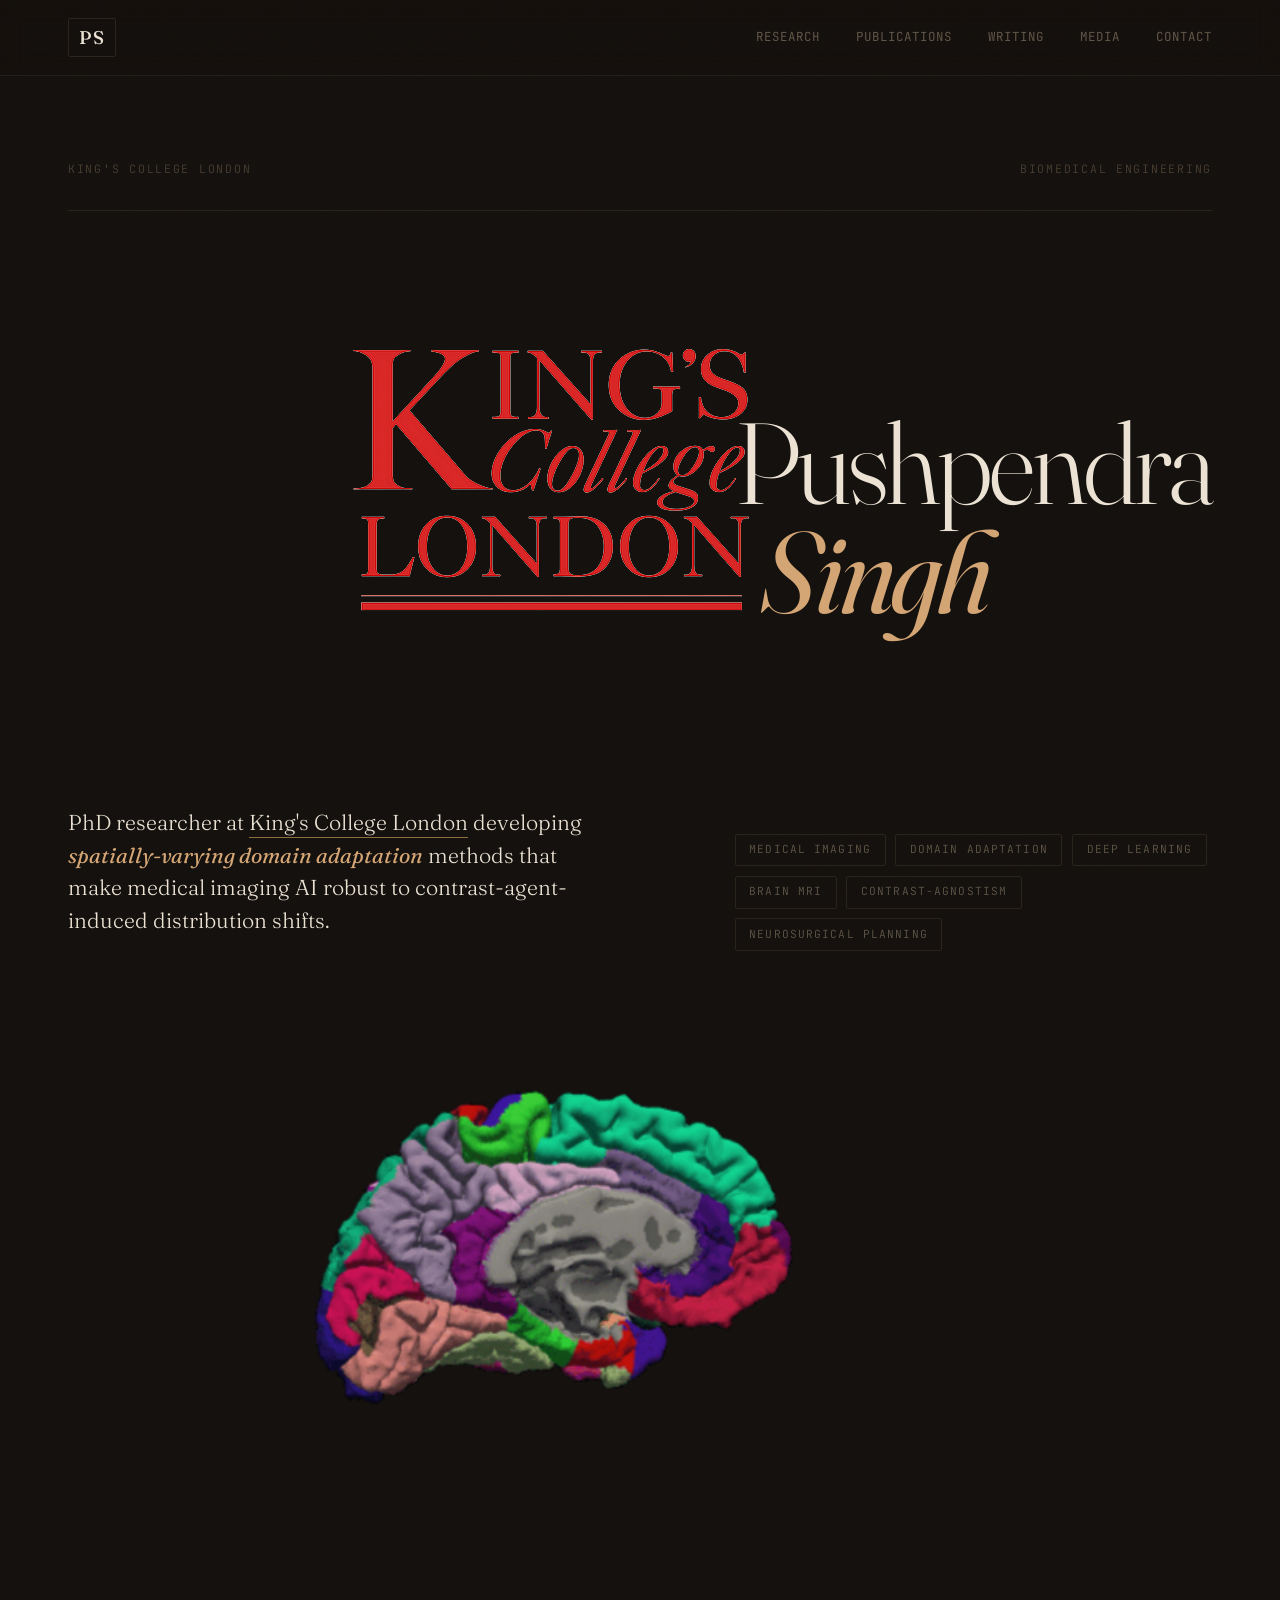
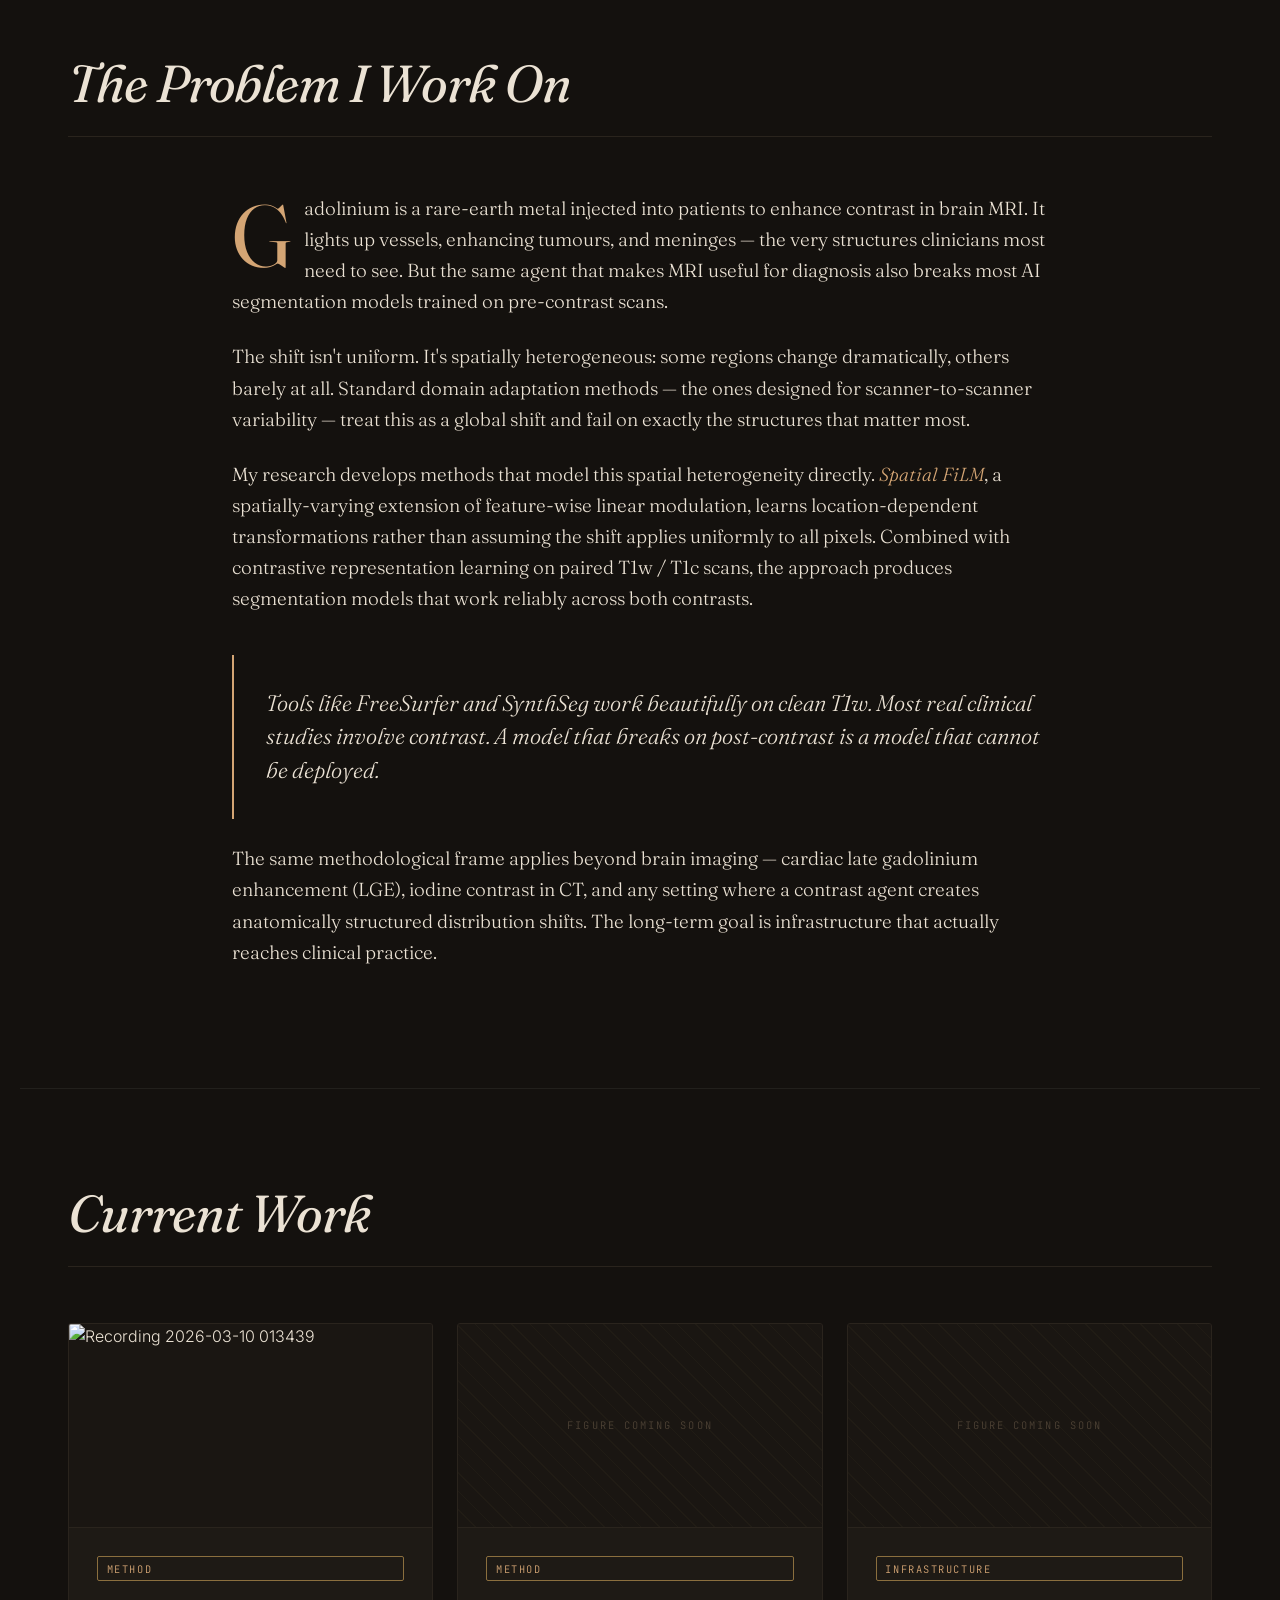
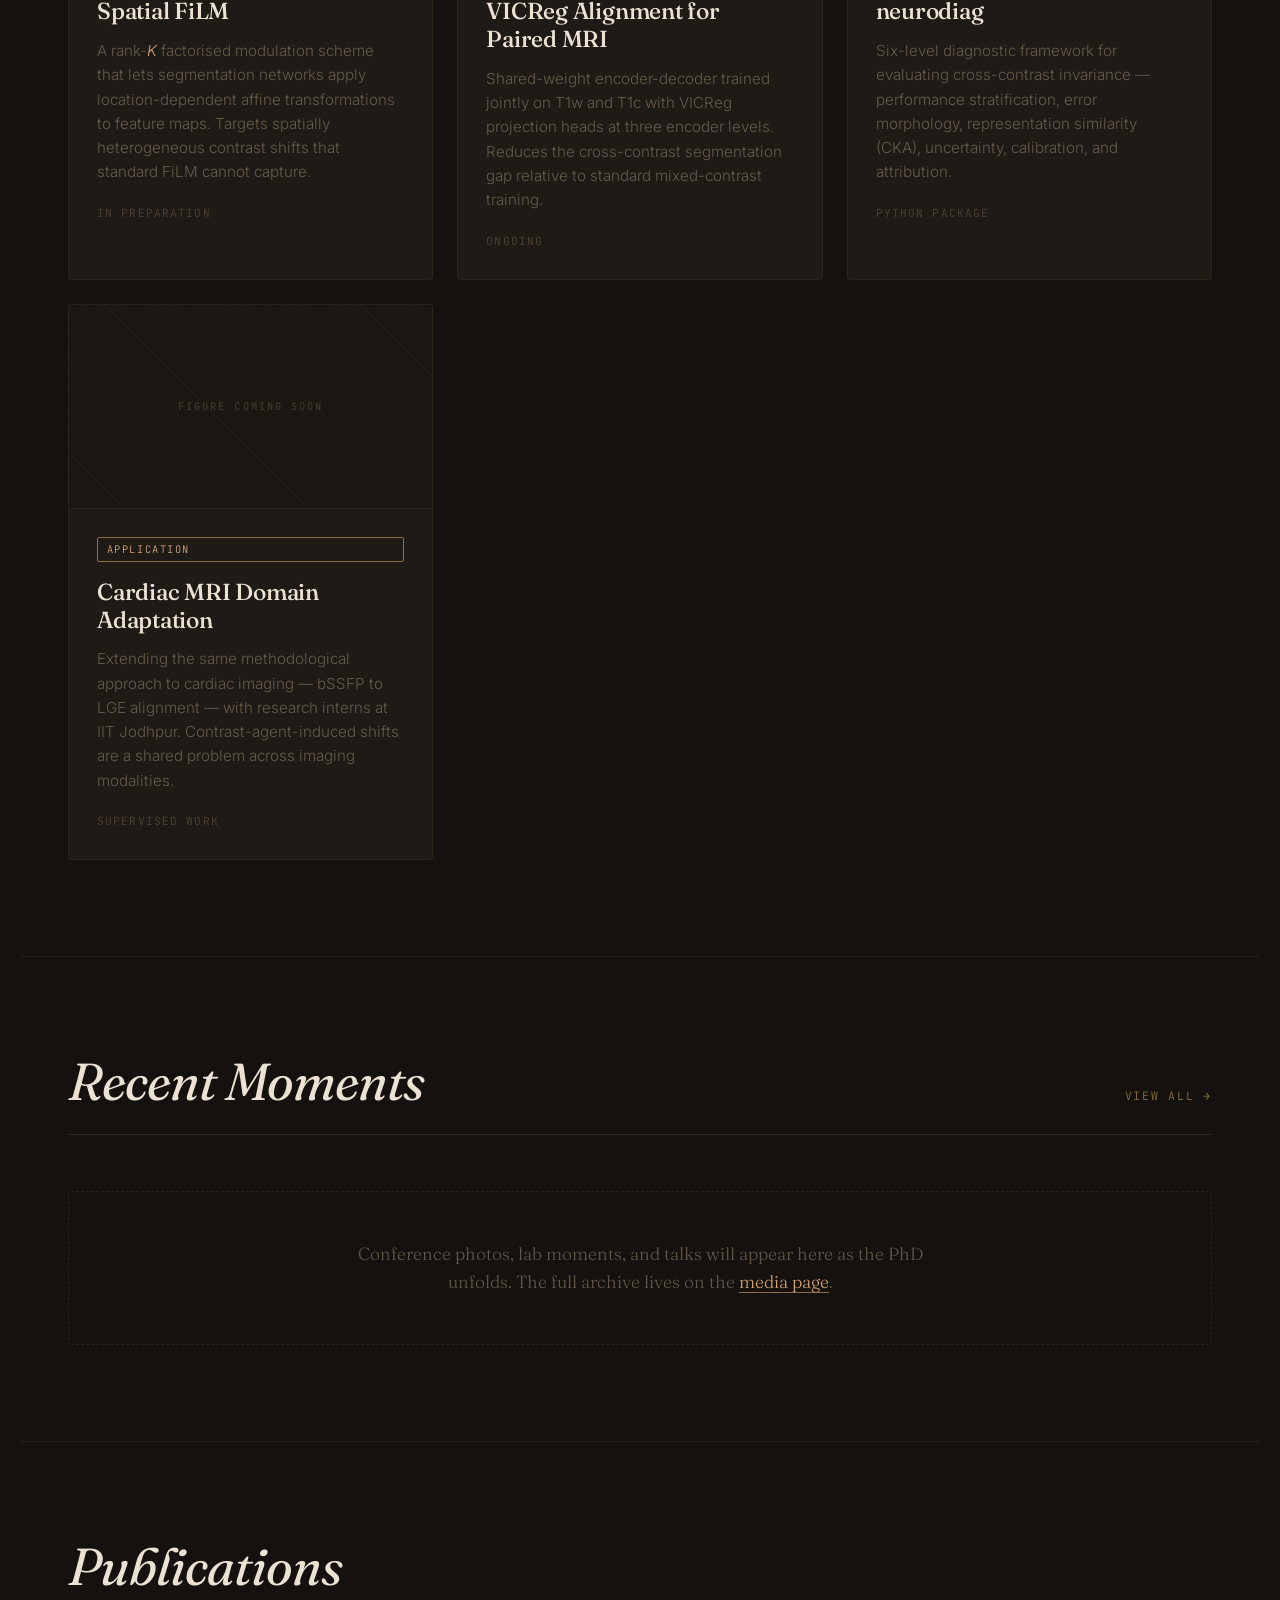
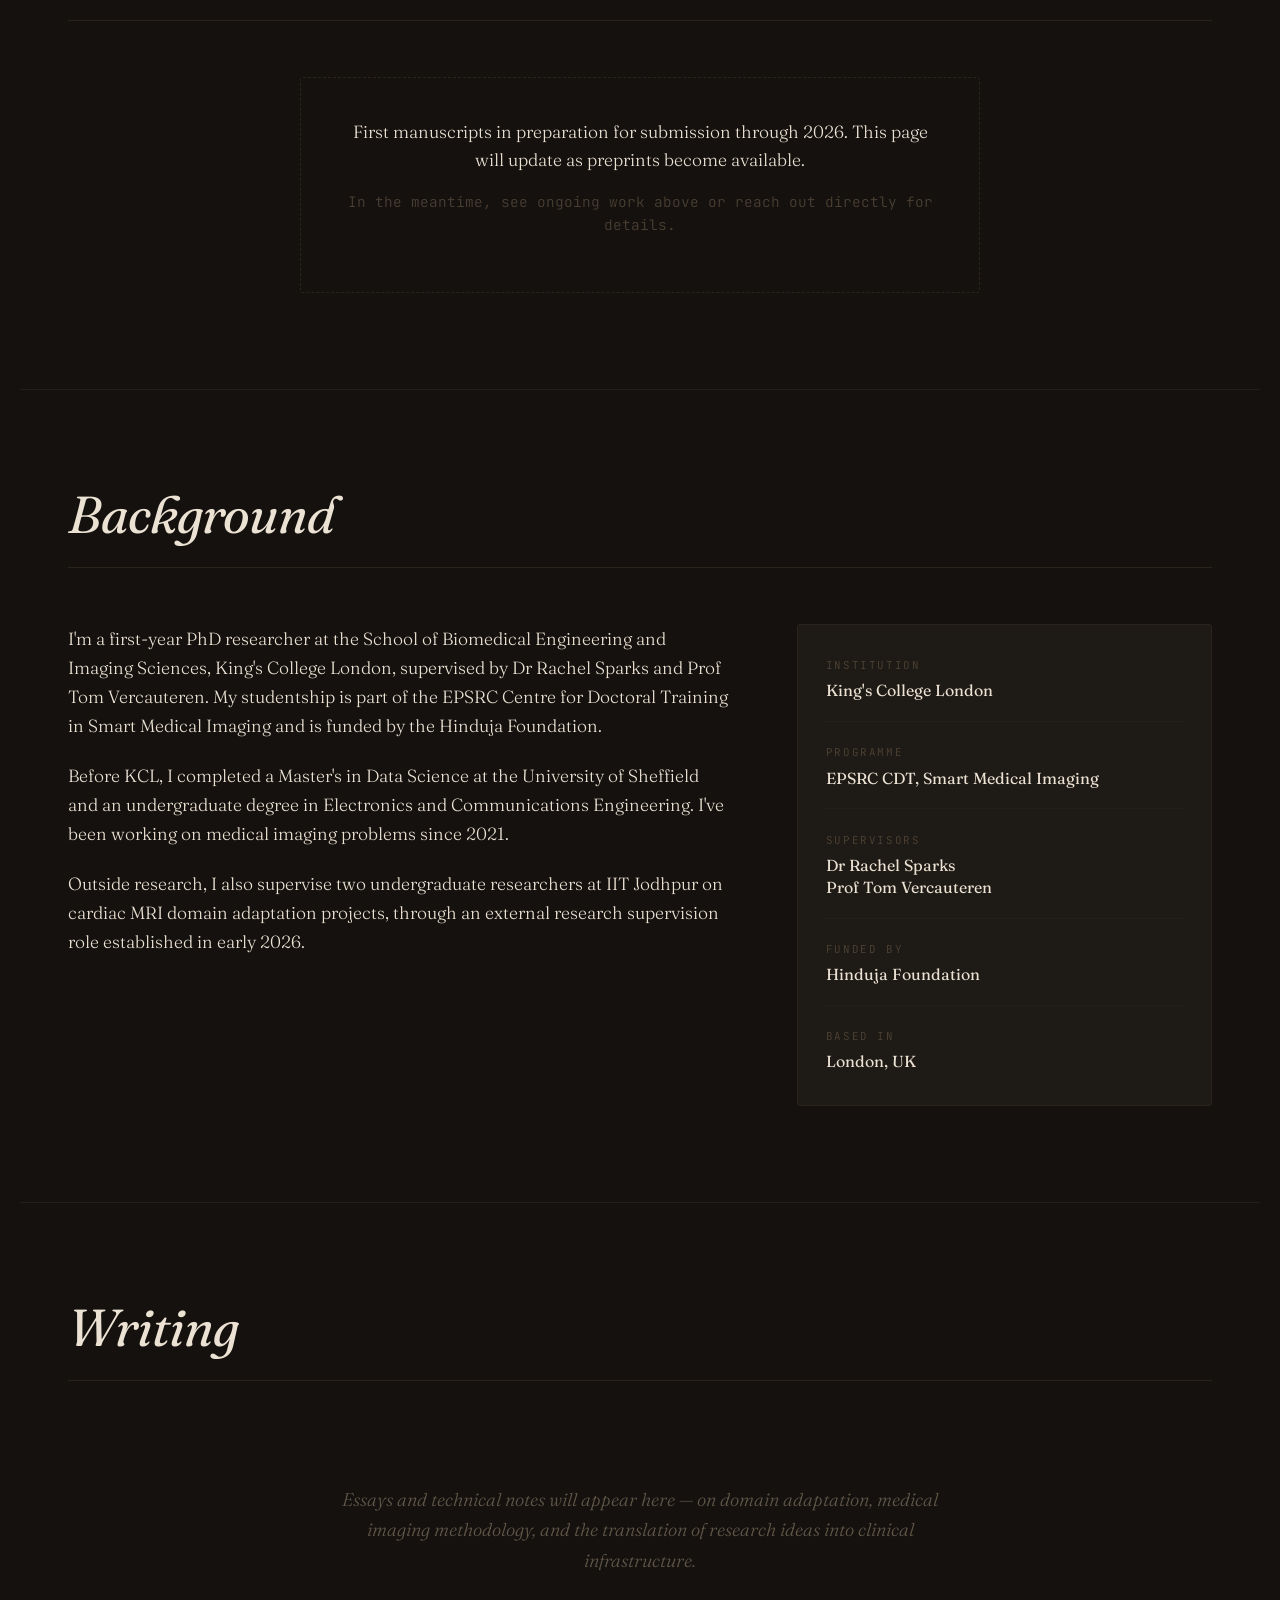
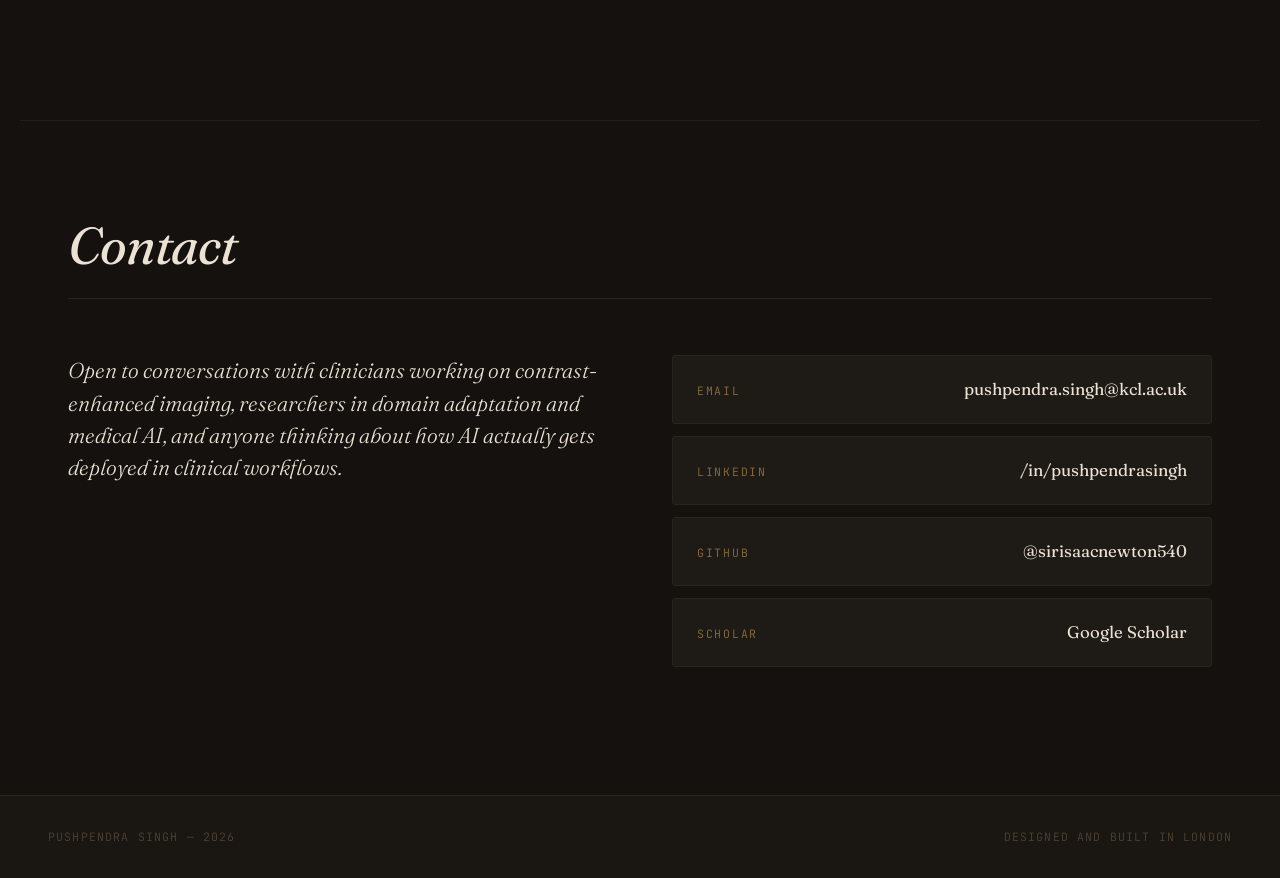
==== index.html @ e8d093d4 "Update index.html" ====
<!DOCTYPE html>
<html lang="en">
<head>
<meta charset="UTF-8">
<meta name="viewport" content="width=device-width, initial-scale=1.0">
<title>Pushpendra Singh — Medical AI Researcher</title>
<meta name="description" content="PhD researcher at King's College London developing spatially-varying domain adaptation methods for contrast-enhanced brain MRI.">
<meta property="og:title" content="Pushpendra Singh — Medical AI Researcher">
<meta property="og:description" content="PhD researcher at King's College London developing spatially-varying domain adaptation methods for contrast-enhanced brain MRI.">
<meta property="og:type" content="website">

<link rel="preconnect" href="https://fonts.googleapis.com">
<link rel="preconnect" href="https://fonts.gstatic.com" crossorigin>
<link href="https://fonts.googleapis.com/css2?family=Fraunces:ital,opsz,wght@0,9..144,300;0,9..144,400;0,9..144,500;0,9..144,600;1,9..144,400&family=JetBrains+Mono:wght@300;400;500&family=Inter:wght@300;400;500&display=swap" rel="stylesheet">

<link rel="stylesheet" href="styles.css">
</head>
<body>

<!-- Subtle grain overlay -->
<div class="grain" aria-hidden="true"></div>

<!-- Top navigation -->
<nav class="nav">
  <div class="nav-inner">
    <a href="#" class="nav-logo">PS</a>
    <div class="nav-links">
      <a href="#research">Research</a>
      <a href="#publications">Publications</a>
      <a href="#writing">Writing</a>
      <a href="media.html">Media</a>
      <a href="#contact">Contact</a>
    </div>
  </div>
</nav>

<!-- Hero -->
<header class="hero">
  <div class="hero-grid">

    <div class="hero-meta">
      <span class="meta-label">King's College London</span>
      <span class="meta-date">Biomedical Engineering</span>
    </div>
    
    <div class="hero-visual reveal" style="--d:.2s" aria-hidden="true">
      <img src="/mnt/user-data/outputs/website/images/projects/kcl.png"
         alt="Brain MRI parcellation visualisation"
         style="width: 600px; height: auto;">
    </div>

    <h1 class="hero-title">
      <span class="reveal" style="--d:0s">Pushpendra</span>
      <span class="reveal" style="--d:.08s">Singh</span>
    </h1>

    <p class="hero-sub reveal" style="--d:.3s">
      PhD researcher at <span class="hl">King's College London</span> developing
      <em>spatially-varying domain adaptation</em> methods that make medical imaging AI
      robust to contrast-agent-induced distribution shifts.
    </p>

    <div class="hero-tags reveal" style="--d:.5s">
      <span class="tag">Medical Imaging</span>
      <span class="tag">Domain Adaptation</span>
      <span class="tag">Deep Learning</span>
      <span class="tag">Brain MRI</span>
      <span class="tag">Contrast-Agnostism</span>
      <span class="tag">Neurosurgical Planning</span>
    </div>

    <!-- Hero visual -->
    <div class="hero-visual reveal" style="--d:.2s" aria-hidden="true">
      <img src="/mnt/user-data/outputs/website/images/projects/brain3.gif"
         alt="Brain MRI parcellation visualisation"
         style="width: 600px; height: auto;">
    </div>

  </div>
</header>

<!-- Research narrative -->
<section class="section" id="research">
  <div class="section-header">
    
    <h2 class="section-title">The Problem I Work On</h2>
  </div>

  <div class="narrative">
    <p class="drop-cap">
      <span class="initial">G</span>adolinium is a rare-earth metal injected into patients to enhance contrast in brain MRI. It lights up vessels, enhancing tumours, and meninges — the very structures clinicians most need to see. But the same agent that makes MRI useful for diagnosis also breaks most AI segmentation models trained on pre-contrast scans.
    </p>

    <p>
      The shift isn't uniform. It's spatially heterogeneous: some regions change dramatically, others barely at all. Standard domain adaptation methods — the ones designed for scanner-to-scanner variability — treat this as a global shift and fail on exactly the structures that matter most.
    </p>

    <p>
      My research develops methods that model this spatial heterogeneity directly. <em>Spatial FiLM</em>, a spatially-varying extension of feature-wise linear modulation, learns location-dependent transformations rather than assuming the shift applies uniformly to all pixels. Combined with contrastive representation learning on paired T1w / T1c scans, the approach produces segmentation models that work reliably across both contrasts.
    </p>

    <p class="pullquote">
      Tools like FreeSurfer and SynthSeg work beautifully on clean T1w. Most real clinical studies involve contrast. A model that breaks on post-contrast is a model that cannot be deployed.
    </p>

    <p>
      The same methodological frame applies beyond brain imaging — cardiac late gadolinium enhancement (LGE), iodine contrast in CT, and any setting where a contrast agent creates anatomically structured distribution shifts. The long-term goal is infrastructure that actually reaches clinical practice.
    </p>
  </div>
</section>

<!-- Current work grid -->
<section class="section" id="current">
  <div class="section-header">

    <h2 class="section-title">Current Work</h2>
  </div>

  <div class="work-grid">

    <!-- CARD 1: Spatial FiLM
         To add an image, replace the <div class="card-media"> below
         with: <div class="card-media"><img src="images/projects/spatial-film.jpg" alt="Spatial FiLM figure"></div>
    -->
    <article class="work-card">
      <div class="card-media">
        <img width="958" height="524" alt="Recording 2026-03-10 013439" src="https://github.com/user-attachments/assets/036c9b82-48c8-475d-bae6-1f52b969706a" />
      </div>
      <div class="card-body">
        <span class="card-tag">Method</span>
        <h3>Spatial FiLM</h3>
        <p>A rank-<em>K</em> factorised modulation scheme that lets segmentation networks apply location-dependent affine transformations to feature maps. Targets spatially heterogeneous contrast shifts that standard FiLM cannot capture.</p>
        <span class="card-status">In preparation</span>
      </div>
    </article>

    <!-- CARD 2: VICReg -->
    <article class="work-card">
      <div class="card-media-empty">
        <span class="empty-label">figure coming soon</span>
      </div>
      <div class="card-body">
        <span class="card-tag">Method</span>
        <h3>VICReg Alignment for Paired MRI</h3>
        <p>Shared-weight encoder-decoder trained jointly on T1w and T1c with VICReg projection heads at three encoder levels. Reduces the cross-contrast segmentation gap relative to standard mixed-contrast training.</p>
        <span class="card-status">Ongoing</span>
      </div>
    </article>

    <!-- CARD 3: neurodiag -->
    <article class="work-card">
      <div class="card-media-empty">
        <span class="empty-label">figure coming soon</span>
      </div>
      <div class="card-body">
        <span class="card-tag">Infrastructure</span>
        <h3>neurodiag</h3>
        <p>Six-level diagnostic framework for evaluating cross-contrast invariance — performance stratification, error morphology, representation similarity (CKA), uncertainty, calibration, and attribution.</p>
        <span class="card-status">Python package</span>
      </div>
    </article>

    <!-- CARD 4: Cardiac -->
    <article class="work-card">
      <div class="card-media-empty">
        <span class="empty-label">figure coming soon</span>
      </div>
      <div class="card-body">
        <span class="card-tag">Application</span>
        <h3>Cardiac MRI Domain Adaptation</h3>
        <p>Extending the same methodological approach to cardiac imaging — bSSFP to LGE alignment — with research interns at IIT Jodhpur. Contrast-agent-induced shifts are a shared problem across imaging modalities.</p>
        <span class="card-status">Supervised work</span>
      </div>
    </article>
  </div>
</section>

<!-- Featured media strip — pulled forward from the Media page -->
<section class="section" id="featured-media">
  <div class="section-header">

    <h2 class="section-title">Recent Moments</h2>
    <a href="media.html" class="section-link">View all →</a>
  </div>

  <div class="featured-strip">
    <!-- Drop up to 4 images here. Same format as the gallery on media.html.
         If you have none yet, leave the empty-state below. -->

    <div class="featured-empty">
      <p>Conference photos, lab moments, and talks will appear here as the PhD unfolds. The full archive lives on the <a href="media.html">media page</a>.</p>
    </div>

    <!-- EXAMPLE — uncomment and fill in when you have photos:
    <figure class="featured-item">
      <img src="images/media/example.jpg" alt="Short description">
      <figcaption>Caption — date</figcaption>
    </figure>
    -->
  </div>
</section>

<!-- Publications -->
<section class="section" id="publications">
  <div class="section-header">

    <h2 class="section-title">Publications</h2>
  </div>

  <div class="pub-list">
    <div class="pub-empty">
      <p>
        First manuscripts in preparation for submission through 2026. This page will update as preprints become available.
      </p>
      <p class="pub-meta">
        In the meantime, see ongoing work above or reach out directly for details.
      </p>
    </div>
  </div>
</section>

<!-- About / bio -->
<section class="section" id="about">
  <div class="section-header">

    <h2 class="section-title">Background</h2>
  </div>

  <div class="bio-grid">
    <div class="bio-text">
      <p>
        I'm a first-year PhD researcher at the School of Biomedical Engineering and Imaging Sciences, King's College London, supervised by Dr Rachel Sparks and Prof Tom Vercauteren. My studentship is part of the EPSRC Centre for Doctoral Training in Smart Medical Imaging and is funded by the Hinduja Foundation.
      </p>
      <p>
        Before KCL, I completed a Master's in Data Science at the University of Sheffield and an undergraduate degree in Electronics and Communications Engineering. I've been working on medical imaging problems since 2021.
      </p>
      <p>
        Outside research, I also supervise two undergraduate researchers at IIT Jodhpur on cardiac MRI domain adaptation projects, through an external research supervision role established in early 2026.
      </p>
    </div>

    <aside class="bio-side">
      <div class="side-block">
        <span class="side-label">Institution</span>
        <span class="side-value">King's College London</span>
      </div>
      <div class="side-block">
        <span class="side-label">Programme</span>
        <span class="side-value">EPSRC CDT, Smart Medical Imaging</span>
      </div>
      <div class="side-block">
        <span class="side-label">Supervisors</span>
        <span class="side-value">Dr Rachel Sparks<br>Prof Tom Vercauteren</span>
      </div>
      <div class="side-block">
        <span class="side-label">Funded by</span>
        <span class="side-value">Hinduja Foundation</span>
      </div>
      <div class="side-block">
        <span class="side-label">Based in</span>
        <span class="side-value">London, UK</span>
      </div>
    </aside>
  </div>
</section>

<!-- Writing placeholder -->
<section class="section" id="writing">
  <div class="section-header">

    <h2 class="section-title">Writing</h2>
  </div>

  <div class="writing-empty">
    <p>
      Essays and technical notes will appear here — on domain adaptation, medical imaging methodology, and the translation of research ideas into clinical infrastructure.
    </p>
  </div>
</section>

<!-- Contact -->
<section class="section contact-section" id="contact">
  <div class="section-header">

    <h2 class="section-title">Contact</h2>
  </div>

  <div class="contact-grid">
    <p class="contact-intro">
      Open to conversations with clinicians working on contrast-enhanced imaging, researchers in domain adaptation and medical AI, and anyone thinking about how AI actually gets deployed in clinical workflows.
    </p>

    <div class="contact-links">
      <a href="mailto:pushpendra.singh@kcl.ac.uk" class="contact-link">
        <span class="contact-label">Email</span>
        <span class="contact-value">pushpendra.singh@kcl.ac.uk</span>
      </a>
      <a href="https://linkedin.com/in/pushpendrasingh" class="contact-link" target="_blank" rel="noopener">
        <span class="contact-label">LinkedIn</span>
        <span class="contact-value">/in/pushpendrasingh</span>
      </a>
      <a href="https://github.com/sirisaacnewton540" class="contact-link" target="_blank" rel="noopener">
        <span class="contact-label">GitHub</span>
        <span class="contact-value">@sirisaacnewton540</span>
      </a>
      <a href="https://scholar.google.com/" class="contact-link" target="_blank" rel="noopener">
        <span class="contact-label">Scholar</span>
        <span class="contact-value">Google Scholar</span>
      </a>
    </div>
  </div>
</section>

<footer class="footer">
  <div class="footer-inner">
    <span>Pushpendra Singh — 2026</span>
    <span class="footer-meta">Designed and built in London</span>
  </div>
</footer>

<script src="script.js"></script>
</body>
</html>
---- styles.css ----
/* ==========================================================================
   Pushpendra Singh — Personal Website
   Refined editorial aesthetic. Dark mode primary.
   ========================================================================== */

:root {
  /* Palette — warm dark, parchment highlights, muted amber accents */
  --bg: #14110e;
  --bg-raised: #1a1612;
  --bg-card: #1e1a15;
  --ink: #ebe2d4;
  --ink-dim: #a8998084;
  --ink-muted: #78685288;
  --accent: #d4a574;
  --accent-dim: #8b6f3e;
  --rule: #2a241d;
  --rule-soft: #22201c;

  /* Typography */
  --font-display: 'Fraunces', Georgia, serif;
  --font-body: 'Inter', system-ui, sans-serif;
  --font-mono: 'JetBrains Mono', ui-monospace, monospace;

  /* Scale */
  --max-w: 1240px;
  --gutter: clamp(1.25rem, 4vw, 3rem);
}

* { box-sizing: border-box; margin: 0; padding: 0; }

html {
  scroll-behavior: smooth;
  -webkit-font-smoothing: antialiased;
  -moz-osx-font-smoothing: grayscale;
}

body {
  font-family: var(--font-body);
  background: var(--bg);
  color: var(--ink);
  line-height: 1.6;
  font-weight: 300;
  font-size: 16px;
  overflow-x: hidden;
  min-height: 100vh;
  position: relative;
}

/* Grain overlay for texture */
.grain {
  position: fixed;
  inset: 0;
  pointer-events: none;
  z-index: 100;
  opacity: 0.04;
  background-image: url("data:image/svg+xml;utf8,<svg xmlns='http://www.w3.org/2000/svg' width='200' height='200'><filter id='n'><feTurbulence baseFrequency='0.9' numOctaves='2' stitchTiles='stitch'/></filter><rect width='100%' height='100%' filter='url(%23n)'/></svg>");
  mix-blend-mode: overlay;
}

/* ==========================================================================
   Navigation
   ========================================================================== */

.nav {
  position: fixed;
  top: 0;
  left: 0;
  right: 0;
  z-index: 50;
  backdrop-filter: blur(12px);
  background: rgba(20, 17, 14, 0.7);
  border-bottom: 1px solid var(--rule-soft);
}

.nav-inner {
  max-width: var(--max-w);
  margin: 0 auto;
  padding: 1.1rem var(--gutter);
  display: flex;
  justify-content: space-between;
  align-items: center;
}

.nav-logo {
  font-family: var(--font-display);
  font-weight: 500;
  font-size: 1.15rem;
  letter-spacing: 0.02em;
  color: var(--ink);
  text-decoration: none;
  border: 1px solid var(--rule);
  padding: 0.25rem 0.65rem;
  border-radius: 2px;
  transition: all 0.3s ease;
}

.nav-logo:hover {
  border-color: var(--accent);
  color: var(--accent);
}

.nav-links {
  display: flex;
  gap: 2.25rem;
}

.nav-links a {
  color: var(--ink-dim);
  text-decoration: none;
  font-family: var(--font-mono);
  font-size: 0.78rem;
  font-weight: 400;
  letter-spacing: 0.08em;
  text-transform: uppercase;
  transition: color 0.25s ease;
  position: relative;
}

.nav-links a:hover { color: var(--accent); }

.nav-links a::after {
  content: '';
  position: absolute;
  bottom: -6px;
  left: 0;
  width: 0;
  height: 1px;
  background: var(--accent);
  transition: width 0.3s ease;
}

.nav-links a:hover::after { width: 100%; }

/* ==========================================================================
   Hero
   ========================================================================== */

.hero {
  max-width: var(--max-w);
  margin: 0 auto;
  padding: 10rem var(--gutter) 6rem;
  position: relative;
  min-height: 100vh;
  display: flex;
  align-items: center;
}

.hero-grid {
  display: grid;
  grid-template-columns: 1.3fr 1fr;
  gap: 4rem;
  align-items: center;
  width: 100%;
}

.hero-meta {
  grid-column: 1 / -1;
  display: flex;
  justify-content: space-between;
  font-family: var(--font-mono);
  font-size: 0.72rem;
  letter-spacing: 0.15em;
  text-transform: uppercase;
  color: var(--ink-muted);
  padding-bottom: 2rem;
  border-bottom: 1px solid var(--rule);
  margin-bottom: 3rem;
}

.hero-title {
  font-family: var(--font-display);
  font-weight: 300;
  font-size: clamp(3.5rem, 9vw, 7.5rem);
  line-height: 0.95;
  letter-spacing: -0.03em;
  font-variation-settings: "opsz" 144;
  margin-bottom: 2rem;
}

.hero-title span {
  display: block;
}

.hero-title span:nth-child(2) {
  font-style: italic;
  font-weight: 400;
  color: var(--accent);
  padding-left: 1.5rem;
}

.hero-sub {
  font-family: var(--font-display);
  font-size: 1.35rem;
  line-height: 1.5;
  font-weight: 300;
  color: var(--ink);
  max-width: 42ch;
  margin-bottom: 2.5rem;
}

.hero-sub em {
  color: var(--accent);
  font-style: italic;
  font-weight: 400;
}

.hl {
  border-bottom: 1px solid var(--accent-dim);
  padding-bottom: 1px;
}

.hero-tags {
  display: flex;
  flex-wrap: wrap;
  gap: 0.6rem;
}

.tag {
  font-family: var(--font-mono);
  font-size: 0.7rem;
  letter-spacing: 0.1em;
  text-transform: uppercase;
  color: var(--ink-dim);
  padding: 0.4rem 0.85rem;
  border: 1px solid var(--rule);
  border-radius: 2px;
  transition: all 0.3s ease;
}

.tag:hover {
  border-color: var(--accent-dim);
  color: var(--accent);
}

.hero-visual {
  position: relative;
  aspect-ratio: 1 / 1;
  max-width: 420px;
  margin-left: auto;
  animation: slowRotate 120s linear infinite;
}

.hero-visual svg {
  width: 100%;
  height: 100%;
  display: block;
}

@keyframes slowRotate {
  from { transform: rotate(0deg); }
  to   { transform: rotate(360deg); }
}

/* Reveal animations */
.reveal {
  opacity: 0;
  transform: translateY(20px);
  animation: reveal 1s cubic-bezier(0.16, 1, 0.3, 1) forwards;
  animation-delay: var(--d, 0s);
}

@keyframes reveal {
  to {
    opacity: 1;
    transform: translateY(0);
  }
}

/* ==========================================================================
   Sections
   ========================================================================== */

.section {
  max-width: var(--max-w);
  margin: 0 auto;
  padding: 6rem var(--gutter);
  position: relative;
}

.section + .section {
  border-top: 1px solid var(--rule-soft);
}

.section-header {
  display: flex;
  align-items: baseline;
  gap: 2rem;
  margin-bottom: 3.5rem;
  padding-bottom: 1.5rem;
  border-bottom: 1px solid var(--rule);
}

.section-num {
  font-family: var(--font-mono);
  font-size: 0.75rem;
  letter-spacing: 0.15em;
  color: var(--accent-dim);
  text-transform: uppercase;
  white-space: nowrap;
}

.section-title {
  font-family: var(--font-display);
  font-weight: 400;
  font-size: clamp(2rem, 4.5vw, 3.25rem);
  letter-spacing: -0.02em;
  line-height: 1.1;
  font-style: italic;
  font-variation-settings: "opsz" 48;
}

/* ==========================================================================
   Narrative / prose section
   ========================================================================== */

.narrative {
  max-width: 68ch;
  margin: 0 auto;
  font-family: var(--font-display);
  font-size: 1.18rem;
  line-height: 1.65;
  font-weight: 300;
  font-variation-settings: "opsz" 14;
}

.narrative p {
  margin-bottom: 1.5rem;
}

.narrative em {
  color: var(--accent);
  font-style: italic;
}

.drop-cap {
  position: relative;
}

.drop-cap .initial {
  float: left;
  font-family: var(--font-display);
  font-weight: 400;
  font-size: 5.5rem;
  line-height: 0.85;
  padding: 0.35rem 0.75rem 0 0;
  color: var(--accent);
  font-variation-settings: "opsz" 144;
}

.pullquote {
  font-size: 1.4rem;
  font-style: italic;
  line-height: 1.5;
  padding: 2rem 0 2rem 2rem;
  margin: 2.5rem 0;
  border-left: 2px solid var(--accent);
  color: var(--ink);
  font-variation-settings: "opsz" 36;
}

/* ==========================================================================
   Work cards grid
   ========================================================================== */

.work-grid {
  display: grid;
  grid-template-columns: repeat(auto-fit, minmax(300px, 1fr));
  gap: 1.5rem;
}

.work-card {
  background: var(--bg-card);
  border: 1px solid var(--rule);
  border-radius: 3px;
  transition: all 0.4s ease;
  position: relative;
  overflow: hidden;
  display: flex;
  flex-direction: column;
}

.work-card::before {
  content: '';
  position: absolute;
  top: 0;
  left: 0;
  width: 100%;
  height: 1px;
  background: linear-gradient(90deg, transparent, var(--accent), transparent);
  transform: translateX(-100%);
  transition: transform 0.6s ease;
  z-index: 2;
}

.work-card:hover {
  border-color: var(--accent-dim);
  transform: translateY(-3px);
}

.work-card:hover::before {
  transform: translateX(100%);
}

.card-media,
.card-media-empty {
  width: 100%;
  aspect-ratio: 16 / 9;
  overflow: hidden;
  border-bottom: 1px solid var(--rule);
  background: var(--bg-raised);
  display: flex;
  align-items: center;
  justify-content: center;
}

.card-media img {
  width: 100%;
  height: 100%;
  object-fit: cover;
  display: block;
  transition: transform 0.8s cubic-bezier(0.16, 1, 0.3, 1);
}

.work-card:hover .card-media img {
  transform: scale(1.04);
}

.card-media-empty {
  background:
    repeating-linear-gradient(
      45deg,
      transparent,
      transparent 12px,
      rgba(139, 111, 62, 0.06) 12px,
      rgba(139, 111, 62, 0.06) 13px
    ),
    var(--bg-raised);
}

.empty-label {
  font-family: var(--font-mono);
  font-size: 0.65rem;
  letter-spacing: 0.2em;
  text-transform: uppercase;
  color: var(--ink-muted);
}

.card-body {
  padding: 1.75rem;
  display: flex;
  flex-direction: column;
  flex: 1;
}

.card-tag {
  display: inline-block;
  font-family: var(--font-mono);
  font-size: 0.65rem;
  letter-spacing: 0.15em;
  text-transform: uppercase;
  color: var(--accent);
  margin-bottom: 1rem;
  padding: 0.2rem 0.55rem;
  border: 1px solid var(--accent-dim);
  border-radius: 2px;
}

.work-card h3 {
  font-family: var(--font-display);
  font-weight: 500;
  font-size: 1.45rem;
  letter-spacing: -0.01em;
  line-height: 1.2;
  margin-bottom: 0.85rem;
  color: var(--ink);
  font-variation-settings: "opsz" 36;
}

.work-card p {
  font-size: 0.95rem;
  line-height: 1.6;
  color: var(--ink-dim);
  margin-bottom: 1.25rem;
}

.work-card em {
  color: var(--accent);
  font-style: italic;
}

.card-status {
  font-family: var(--font-mono);
  font-size: 0.7rem;
  letter-spacing: 0.1em;
  text-transform: uppercase;
  color: var(--ink-muted);
}

/* ==========================================================================
   Publications
   ========================================================================== */

.pub-list {
  max-width: 68ch;
  margin: 0 auto;
}

.pub-empty {
  padding: 2.5rem;
  border: 1px dashed var(--rule);
  border-radius: 3px;
  text-align: center;
}

.pub-empty p {
  font-family: var(--font-display);
  font-size: 1.1rem;
  line-height: 1.6;
  font-weight: 300;
  color: var(--ink);
  margin-bottom: 1rem;
}

.pub-meta {
  font-size: 0.9rem !important;
  color: var(--ink-muted) !important;
  font-family: var(--font-mono) !important;
}

/* ==========================================================================
   Bio / background grid
   ========================================================================== */

.bio-grid {
  display: grid;
  grid-template-columns: 1.6fr 1fr;
  gap: 4rem;
  align-items: start;
}

.bio-text {
  font-family: var(--font-display);
  font-size: 1.1rem;
  line-height: 1.65;
  font-weight: 300;
}

.bio-text p {
  margin-bottom: 1.3rem;
}

.bio-side {
  background: var(--bg-card);
  border: 1px solid var(--rule);
  padding: 2rem 1.75rem;
  border-radius: 3px;
  display: flex;
  flex-direction: column;
  gap: 1.4rem;
}

.side-block {
  display: flex;
  flex-direction: column;
  gap: 0.3rem;
  padding-bottom: 1.2rem;
  border-bottom: 1px solid var(--rule-soft);
}

.side-block:last-child { border: none; padding-bottom: 0; }

.side-label {
  font-family: var(--font-mono);
  font-size: 0.68rem;
  letter-spacing: 0.15em;
  text-transform: uppercase;
  color: var(--ink-muted);
}

.side-value {
  font-family: var(--font-display);
  font-size: 1rem;
  font-weight: 400;
  color: var(--ink);
  line-height: 1.4;
}

/* ==========================================================================
   Writing
   ========================================================================== */

.writing-empty {
  max-width: 62ch;
  margin: 0 auto;
  text-align: center;
  padding: 3rem 0;
}

.writing-empty p {
  font-family: var(--font-display);
  font-size: 1.15rem;
  font-weight: 300;
  line-height: 1.65;
  color: var(--ink-dim);
  font-style: italic;
}

/* ==========================================================================
   Contact
   ========================================================================== */

.contact-section {
  padding-bottom: 8rem;
}

.contact-grid {
  display: grid;
  grid-template-columns: 1fr 1fr;
  gap: 4rem;
  align-items: start;
}

.contact-intro {
  font-family: var(--font-display);
  font-size: 1.35rem;
  line-height: 1.5;
  font-weight: 300;
  color: var(--ink);
  font-style: italic;
  font-variation-settings: "opsz" 36;
}

.contact-links {
  display: flex;
  flex-direction: column;
  gap: 0.75rem;
}

.contact-link {
  display: flex;
  justify-content: space-between;
  align-items: baseline;
  padding: 1.25rem 1.5rem;
  border: 1px solid var(--rule);
  border-radius: 3px;
  text-decoration: none;
  color: var(--ink);
  transition: all 0.3s ease;
  background: var(--bg-card);
}

.contact-link:hover {
  border-color: var(--accent);
  background: var(--bg-raised);
  transform: translateX(4px);
}

.contact-label {
  font-family: var(--font-mono);
  font-size: 0.72rem;
  letter-spacing: 0.15em;
  text-transform: uppercase;
  color: var(--accent-dim);
}

.contact-value {
  font-family: var(--font-display);
  font-size: 1.05rem;
  font-weight: 400;
  color: var(--ink);
}

.contact-link:hover .contact-value { color: var(--accent); }

/* ==========================================================================
   Footer
   ========================================================================== */

.footer {
  border-top: 1px solid var(--rule);
  padding: 2rem var(--gutter);
  background: var(--bg-raised);
}

.footer-inner {
  max-width: var(--max-w);
  margin: 0 auto;
  display: flex;
  justify-content: space-between;
  align-items: center;
  font-family: var(--font-mono);
  font-size: 0.72rem;
  letter-spacing: 0.1em;
  text-transform: uppercase;
  color: var(--ink-muted);
}

/* ==========================================================================
   Responsive
   ========================================================================== */

@media (max-width: 880px) {
  .nav-links { gap: 1.25rem; }
  .nav-links a { font-size: 0.68rem; }

  .hero { padding: 8rem var(--gutter) 4rem; min-height: auto; }
  .hero-grid { grid-template-columns: 1fr; gap: 3rem; }
  .hero-visual { max-width: 280px; margin: 0 auto; }
  .hero-title span:nth-child(2) { padding-left: 0.75rem; }

  .section { padding: 4rem var(--gutter); }
  .section-header {
    flex-direction: column;
    gap: 0.5rem;
    align-items: flex-start;
  }

  .bio-grid,
  .contact-grid {
    grid-template-columns: 1fr;
    gap: 2.5rem;
  }

  .pullquote { padding-left: 1.25rem; font-size: 1.2rem; }

  .drop-cap .initial { font-size: 4.2rem; }
}

@media (max-width: 520px) {
  .nav-links { display: none; }
  .nav-inner { justify-content: flex-start; }

  .hero-meta {
    flex-direction: column;
    gap: 0.3rem;
  }

  .contact-link {
    flex-direction: column;
    align-items: flex-start;
    gap: 0.5rem;
  }
}

/* Selection */
::selection {
  background: var(--accent);
  color: var(--bg);
}

/* Focus */
a:focus-visible,
button:focus-visible {
  outline: 2px solid var(--accent);
  outline-offset: 3px;
  border-radius: 2px;
}

/* ==========================================================================
   Section header with right-side link (for "View all →")
   ========================================================================== */

.section-header {
  flex-wrap: wrap;
}

.section-link {
  margin-left: auto;
  font-family: var(--font-mono);
  font-size: 0.72rem;
  letter-spacing: 0.15em;
  text-transform: uppercase;
  color: var(--accent-dim);
  text-decoration: none;
  transition: color 0.3s ease;
}

.section-link:hover { color: var(--accent); }

/* ==========================================================================
   Featured media strip (landing page preview of media gallery)
   ========================================================================== */

.featured-strip {
  display: grid;
  grid-template-columns: repeat(auto-fit, minmax(240px, 1fr));
  gap: 1rem;
}

.featured-item {
  position: relative;
  aspect-ratio: 4 / 5;
  overflow: hidden;
  border-radius: 3px;
  border: 1px solid var(--rule);
  background: var(--bg-card);
  margin: 0;
}

.featured-item img {
  width: 100%;
  height: 100%;
  object-fit: cover;
  display: block;
  transition: transform 0.8s cubic-bezier(0.16, 1, 0.3, 1);
}

.featured-item:hover img { transform: scale(1.05); }

.featured-item figcaption {
  position: absolute;
  bottom: 0;
  left: 0;
  right: 0;
  padding: 2.5rem 1rem 1rem;
  background: linear-gradient(to top, rgba(20, 17, 14, 0.95) 0%, rgba(20, 17, 14, 0) 100%);
  font-family: var(--font-mono);
  font-size: 0.72rem;
  letter-spacing: 0.08em;
  color: var(--ink);
  line-height: 1.4;
}

.featured-empty {
  grid-column: 1 / -1;
  padding: 3rem 2rem;
  border: 1px dashed var(--rule);
  border-radius: 3px;
  text-align: center;
}

.featured-empty p {
  font-family: var(--font-display);
  font-size: 1.1rem;
  font-weight: 300;
  line-height: 1.6;
  color: var(--ink-dim);
  max-width: 55ch;
  margin: 0 auto;
}

.featured-empty a {
  color: var(--accent);
  text-decoration: none;
  border-bottom: 1px solid var(--accent-dim);
}

/* ==========================================================================
   Media page — full gallery + videos
   ========================================================================== */

.page-header {
  max-width: var(--max-w);
  margin: 0 auto;
  padding: 9rem var(--gutter) 3rem;
  border-bottom: 1px solid var(--rule);
}

.page-eyebrow {
  font-family: var(--font-mono);
  font-size: 0.72rem;
  letter-spacing: 0.2em;
  text-transform: uppercase;
  color: var(--accent-dim);
  margin-bottom: 1rem;
  display: block;
}

.page-title {
  font-family: var(--font-display);
  font-weight: 300;
  font-size: clamp(2.75rem, 7vw, 5rem);
  line-height: 0.95;
  letter-spacing: -0.03em;
  font-variation-settings: "opsz" 144;
  margin-bottom: 1.5rem;
}

.page-title em {
  font-style: italic;
  font-weight: 400;
  color: var(--accent);
}

.page-intro {
  font-family: var(--font-display);
  font-size: 1.2rem;
  line-height: 1.6;
  color: var(--ink-dim);
  max-width: 58ch;
  font-weight: 300;
}

/* Category filter (optional, can be removed if unused) */
.media-filter {
  max-width: var(--max-w);
  margin: 0 auto;
  padding: 2rem var(--gutter) 0;
  display: flex;
  flex-wrap: wrap;
  gap: 0.5rem;
}

.filter-btn {
  background: transparent;
  border: 1px solid var(--rule);
  color: var(--ink-dim);
  padding: 0.45rem 1rem;
  border-radius: 2px;
  font-family: var(--font-mono);
  font-size: 0.72rem;
  letter-spacing: 0.1em;
  text-transform: uppercase;
  cursor: pointer;
  transition: all 0.3s ease;
}

.filter-btn:hover {
  border-color: var(--accent-dim);
  color: var(--accent);
}

.filter-btn.active {
  background: var(--accent);
  color: var(--bg);
  border-color: var(--accent);
}

/* Masonry-style gallery grid */
.gallery {
  max-width: var(--max-w);
  margin: 0 auto;
  padding: 3rem var(--gutter) 4rem;
  column-count: 3;
  column-gap: 1rem;
}

.gallery-item {
  break-inside: avoid;
  margin: 0 0 1rem 0;
  position: relative;
  border-radius: 3px;
  overflow: hidden;
  border: 1px solid var(--rule);
  background: var(--bg-card);
  transition: all 0.4s ease;
}

.gallery-item:hover {
  border-color: var(--accent-dim);
}

.gallery-item img {
  width: 100%;
  height: auto;
  display: block;
  transition: transform 0.8s cubic-bezier(0.16, 1, 0.3, 1);
}

.gallery-item:hover img { transform: scale(1.03); }

.gallery-item figcaption {
  padding: 0.9rem 1rem 1rem;
  font-family: var(--font-mono);
  font-size: 0.72rem;
  color: var(--ink-dim);
  line-height: 1.5;
  letter-spacing: 0.03em;
  border-top: 1px solid var(--rule-soft);
}

.gallery-item figcaption strong {
  display: block;
  font-family: var(--font-display);
  font-weight: 500;
  font-size: 0.95rem;
  letter-spacing: 0;
  color: var(--ink);
  margin-bottom: 0.2rem;
  text-transform: none;
}

.gallery-empty {
  column-span: all;
  padding: 4rem 2rem;
  border: 1px dashed var(--rule);
  border-radius: 3px;
  text-align: center;
}

.gallery-empty p {
  font-family: var(--font-display);
  font-size: 1.15rem;
  font-weight: 300;
  line-height: 1.6;
  color: var(--ink-dim);
  max-width: 55ch;
  margin: 0 auto;
  font-style: italic;
}

/* Video section */
.video-section {
  max-width: var(--max-w);
  margin: 0 auto;
  padding: 3rem var(--gutter) 6rem;
  border-top: 1px solid var(--rule);
}

.video-grid {
  display: grid;
  grid-template-columns: repeat(auto-fit, minmax(320px, 1fr));
  gap: 2rem;
}

.video-item {
  display: flex;
  flex-direction: column;
  gap: 1rem;
}

.video-embed {
  position: relative;
  aspect-ratio: 16 / 9;
  border: 1px solid var(--rule);
  border-radius: 3px;
  overflow: hidden;
  background: var(--bg-card);
}

.video-embed iframe,
.video-embed video {
  position: absolute;
  inset: 0;
  width: 100%;
  height: 100%;
  border: none;
}

.video-meta {
  display: flex;
  flex-direction: column;
  gap: 0.3rem;
}

.video-title {
  font-family: var(--font-display);
  font-weight: 500;
  font-size: 1.1rem;
  color: var(--ink);
  line-height: 1.3;
}

.video-caption {
  font-family: var(--font-mono);
  font-size: 0.72rem;
  color: var(--ink-muted);
  letter-spacing: 0.08em;
}

/* Masonry responsive breaks */
@media (max-width: 900px) {
  .gallery { column-count: 2; }
}

@media (max-width: 560px) {
  .gallery { column-count: 1; }
  .page-header { padding: 7rem var(--gutter) 2.5rem; }
}
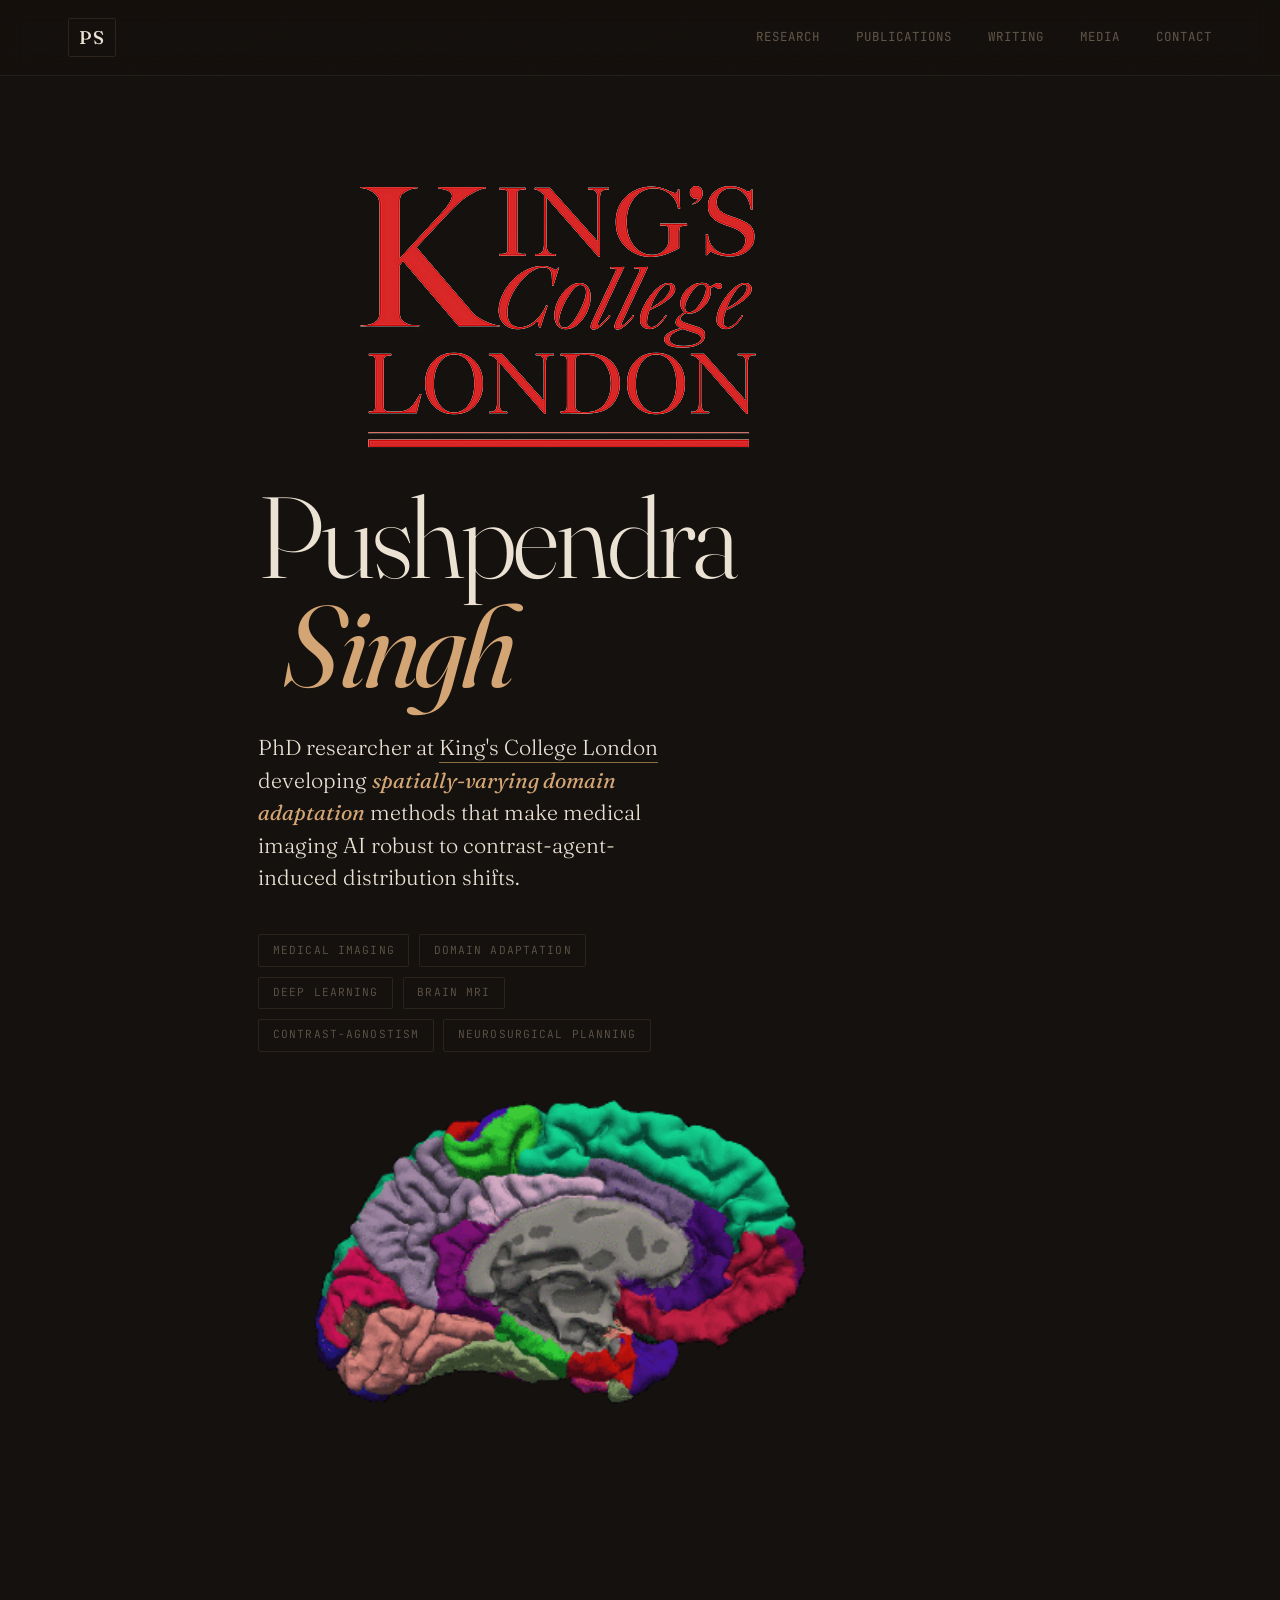
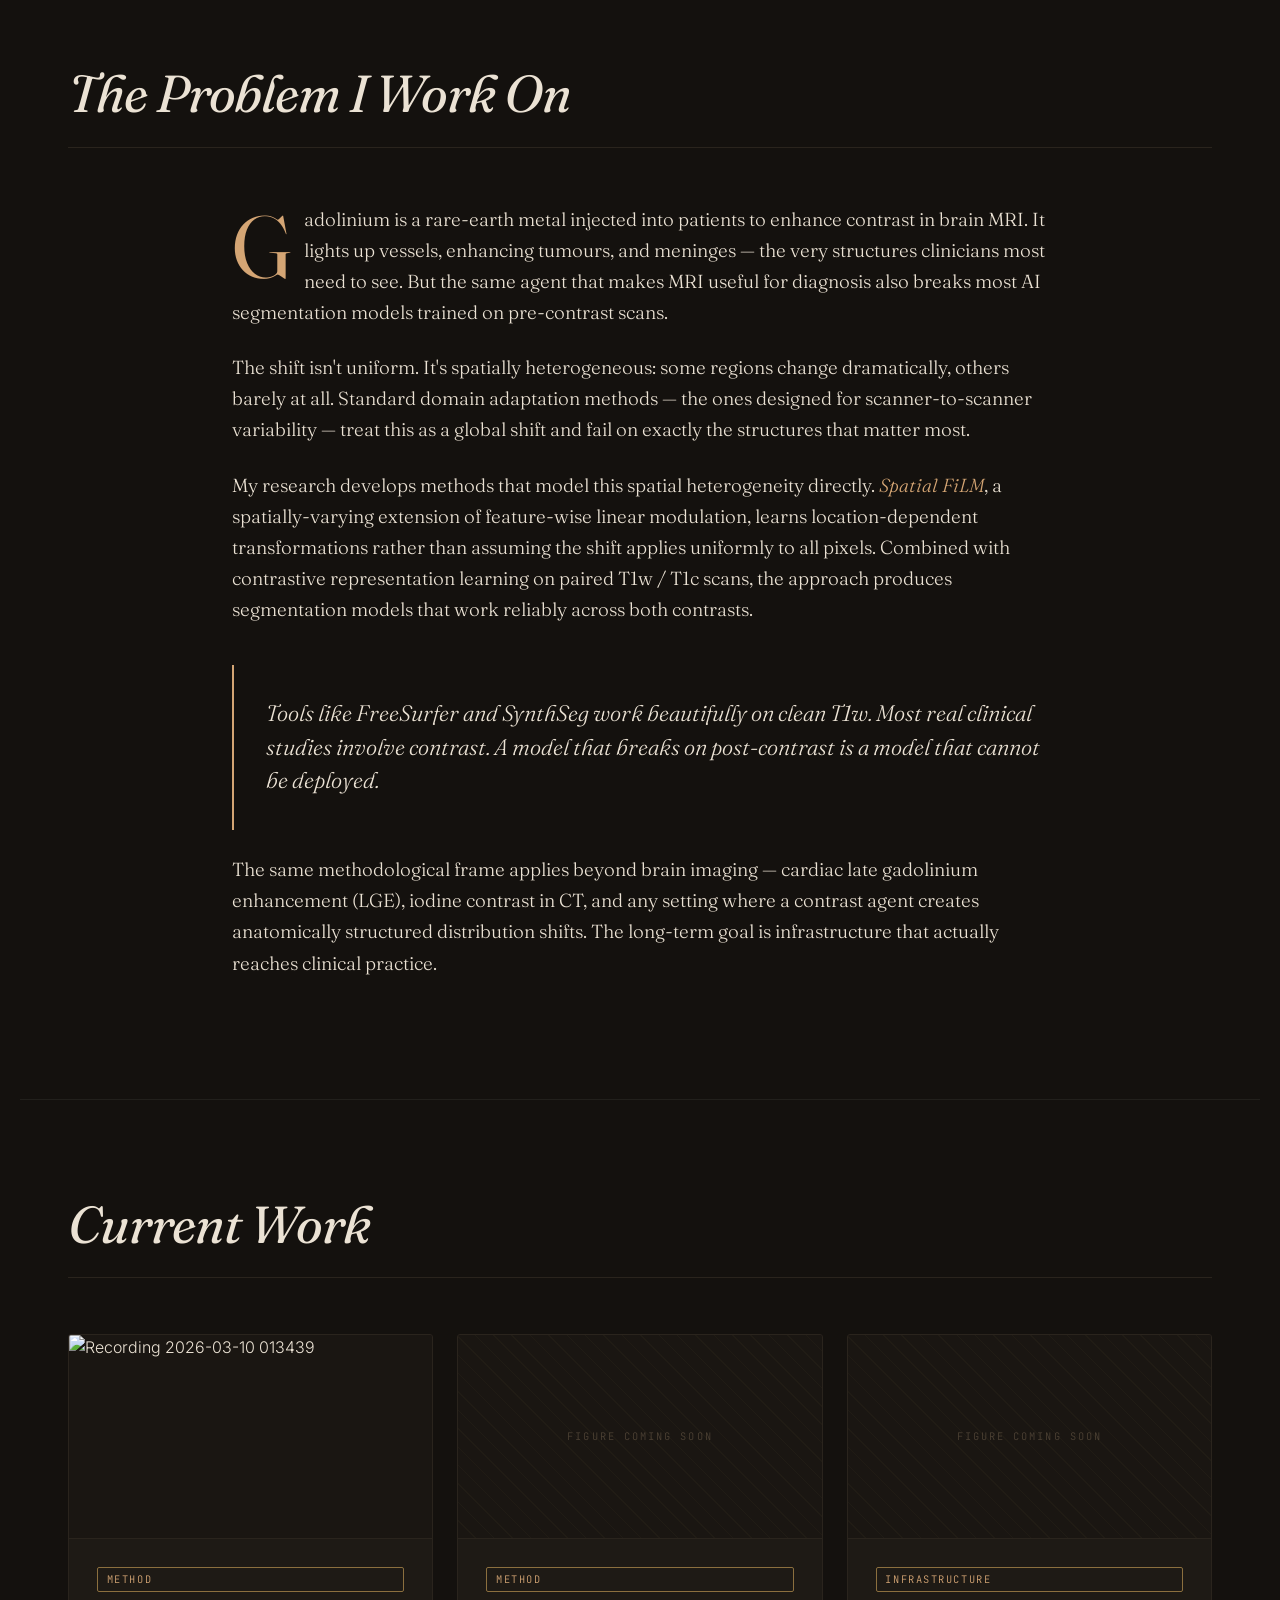
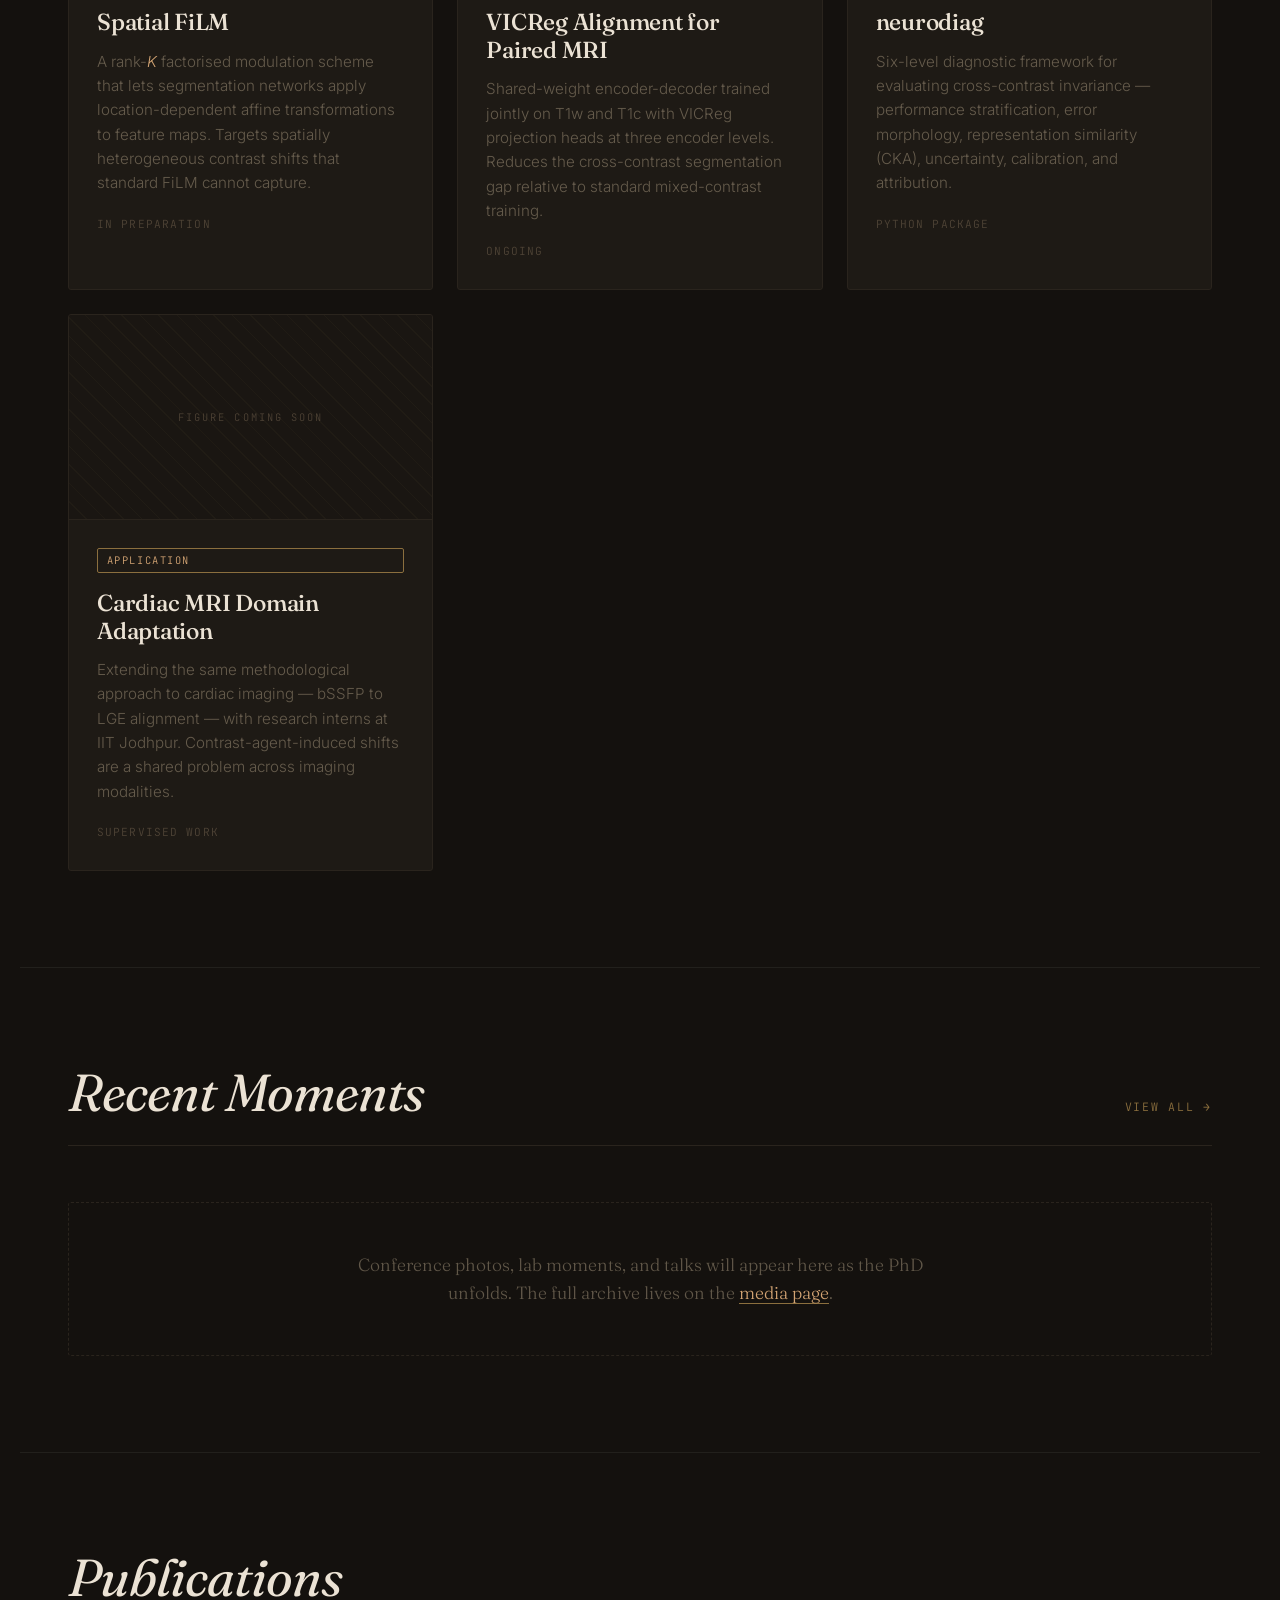
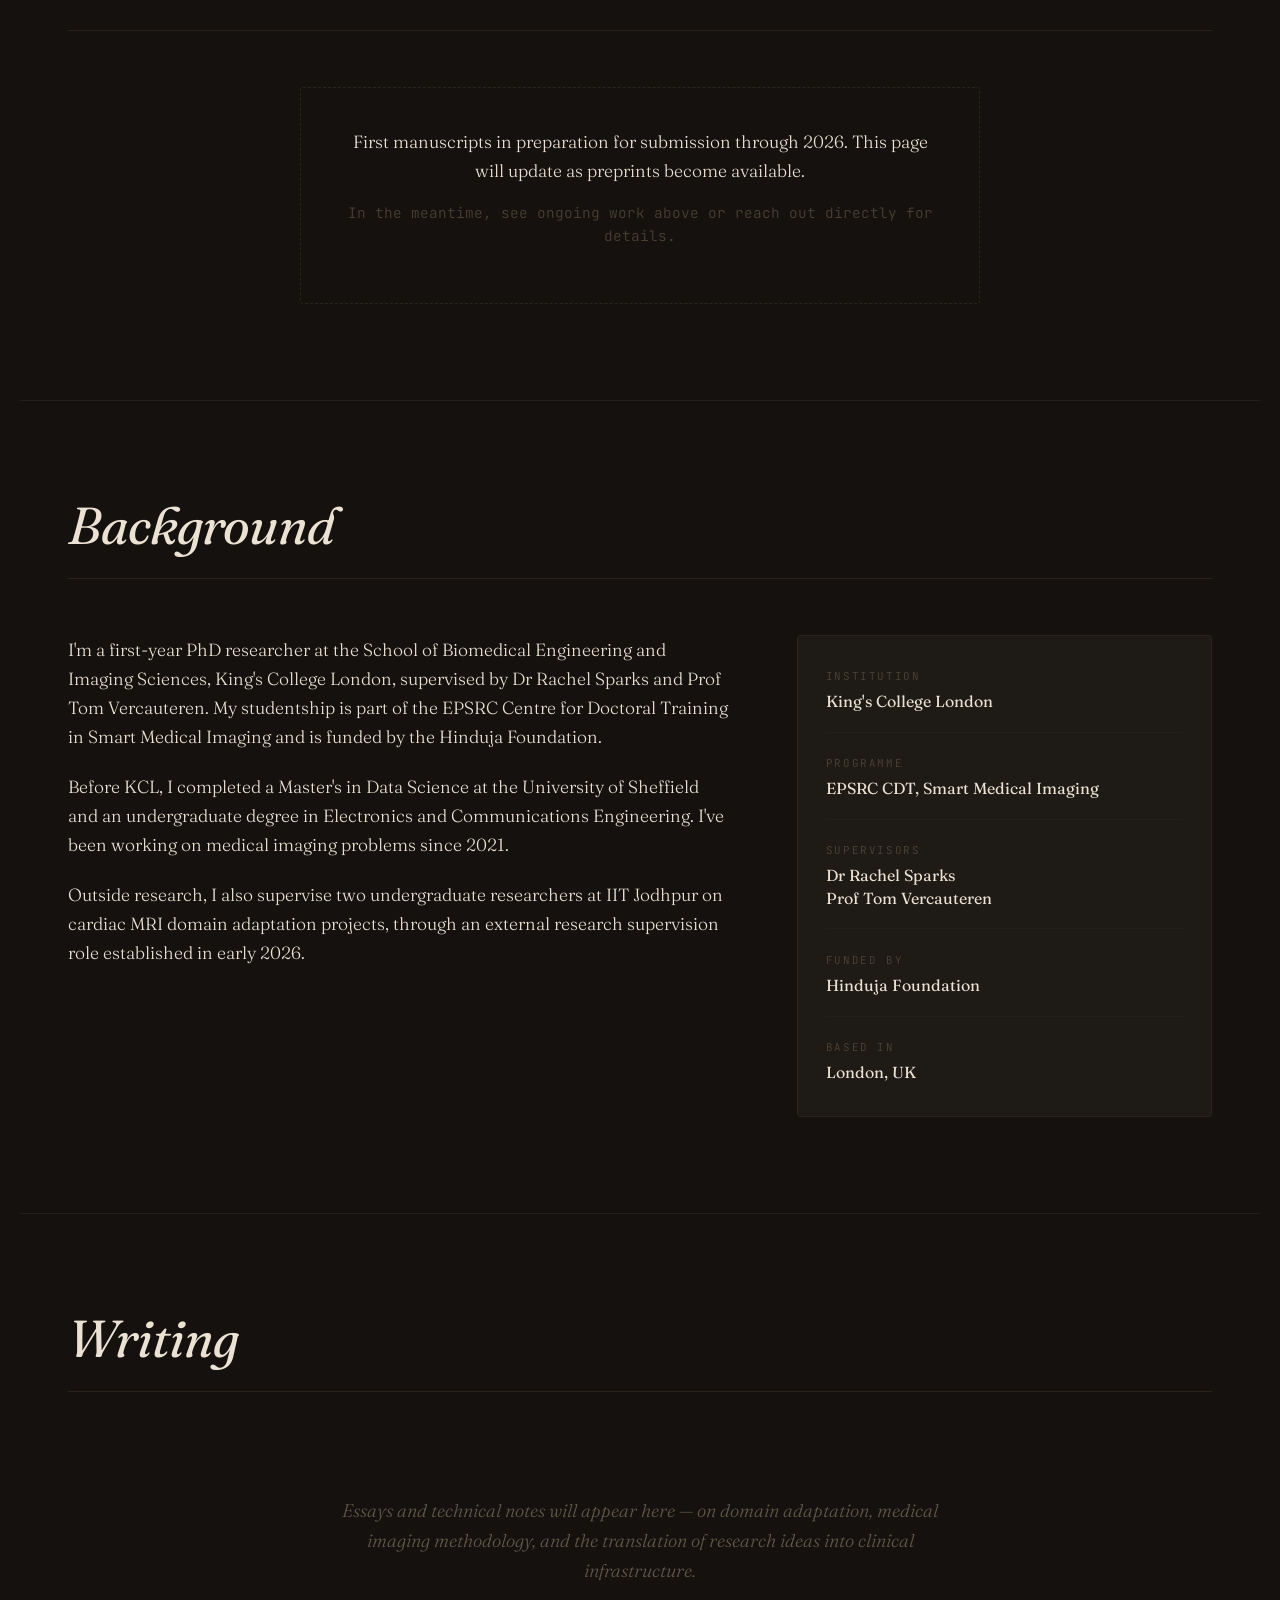
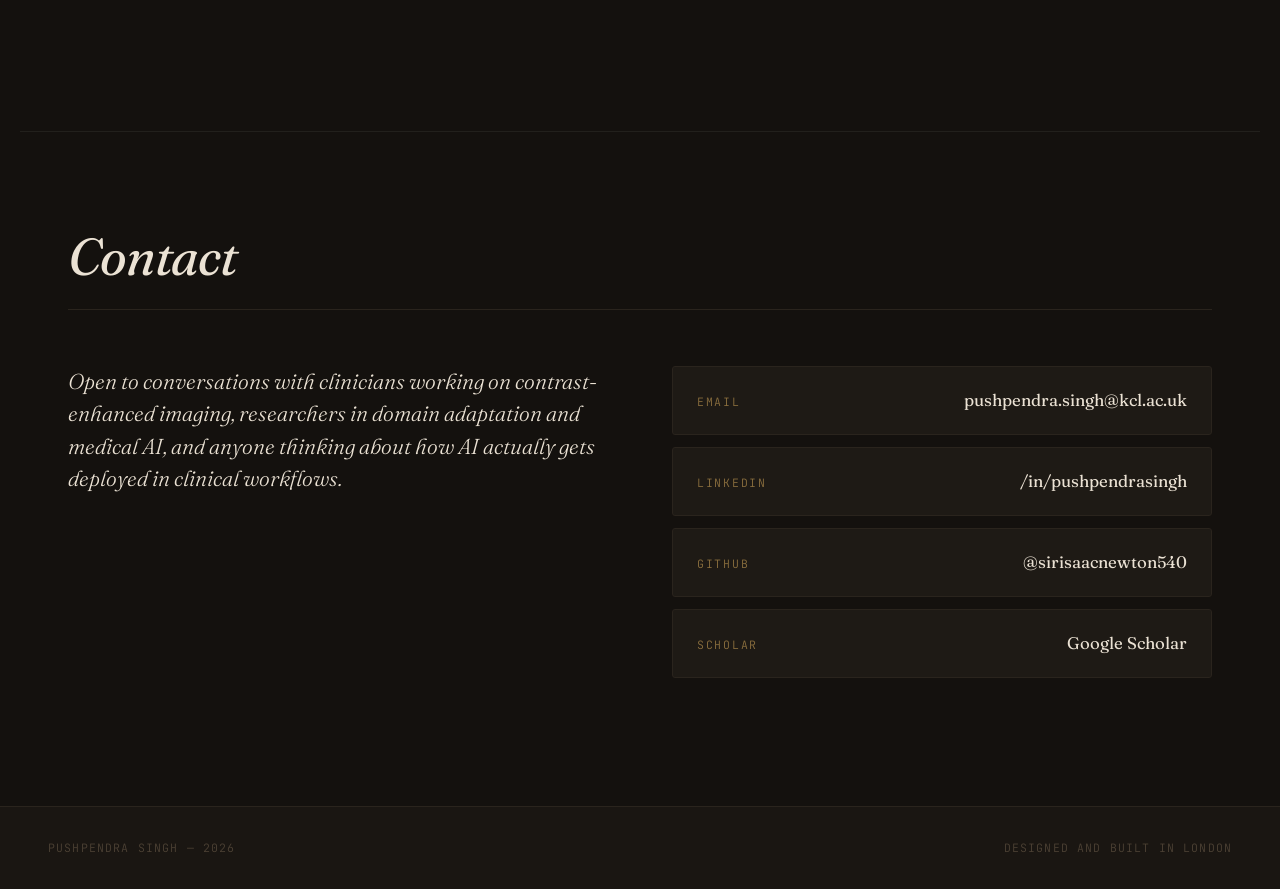
==== commit 228d8ce2: "Update index.html" ====
--- a/index.html
+++ b/index.html
@@ -38,15 +38,14 @@
 <header class="hero">
   <div class="hero-grid">
 
-    <div class="hero-meta">
+   <!-- <div class="hero-meta">
       <span class="meta-label">King's College London</span>
       <span class="meta-date">Biomedical Engineering</span>
-    </div>
+    </div>-->
     
     <div class="hero-visual reveal" style="--d:.2s" aria-hidden="true">
       <img src="/mnt/user-data/outputs/website/images/projects/kcl.png"
          alt="Brain MRI parcellation visualisation"
-         style="width: 600px; height: auto;">
     </div>
 
     <h1 class="hero-title">
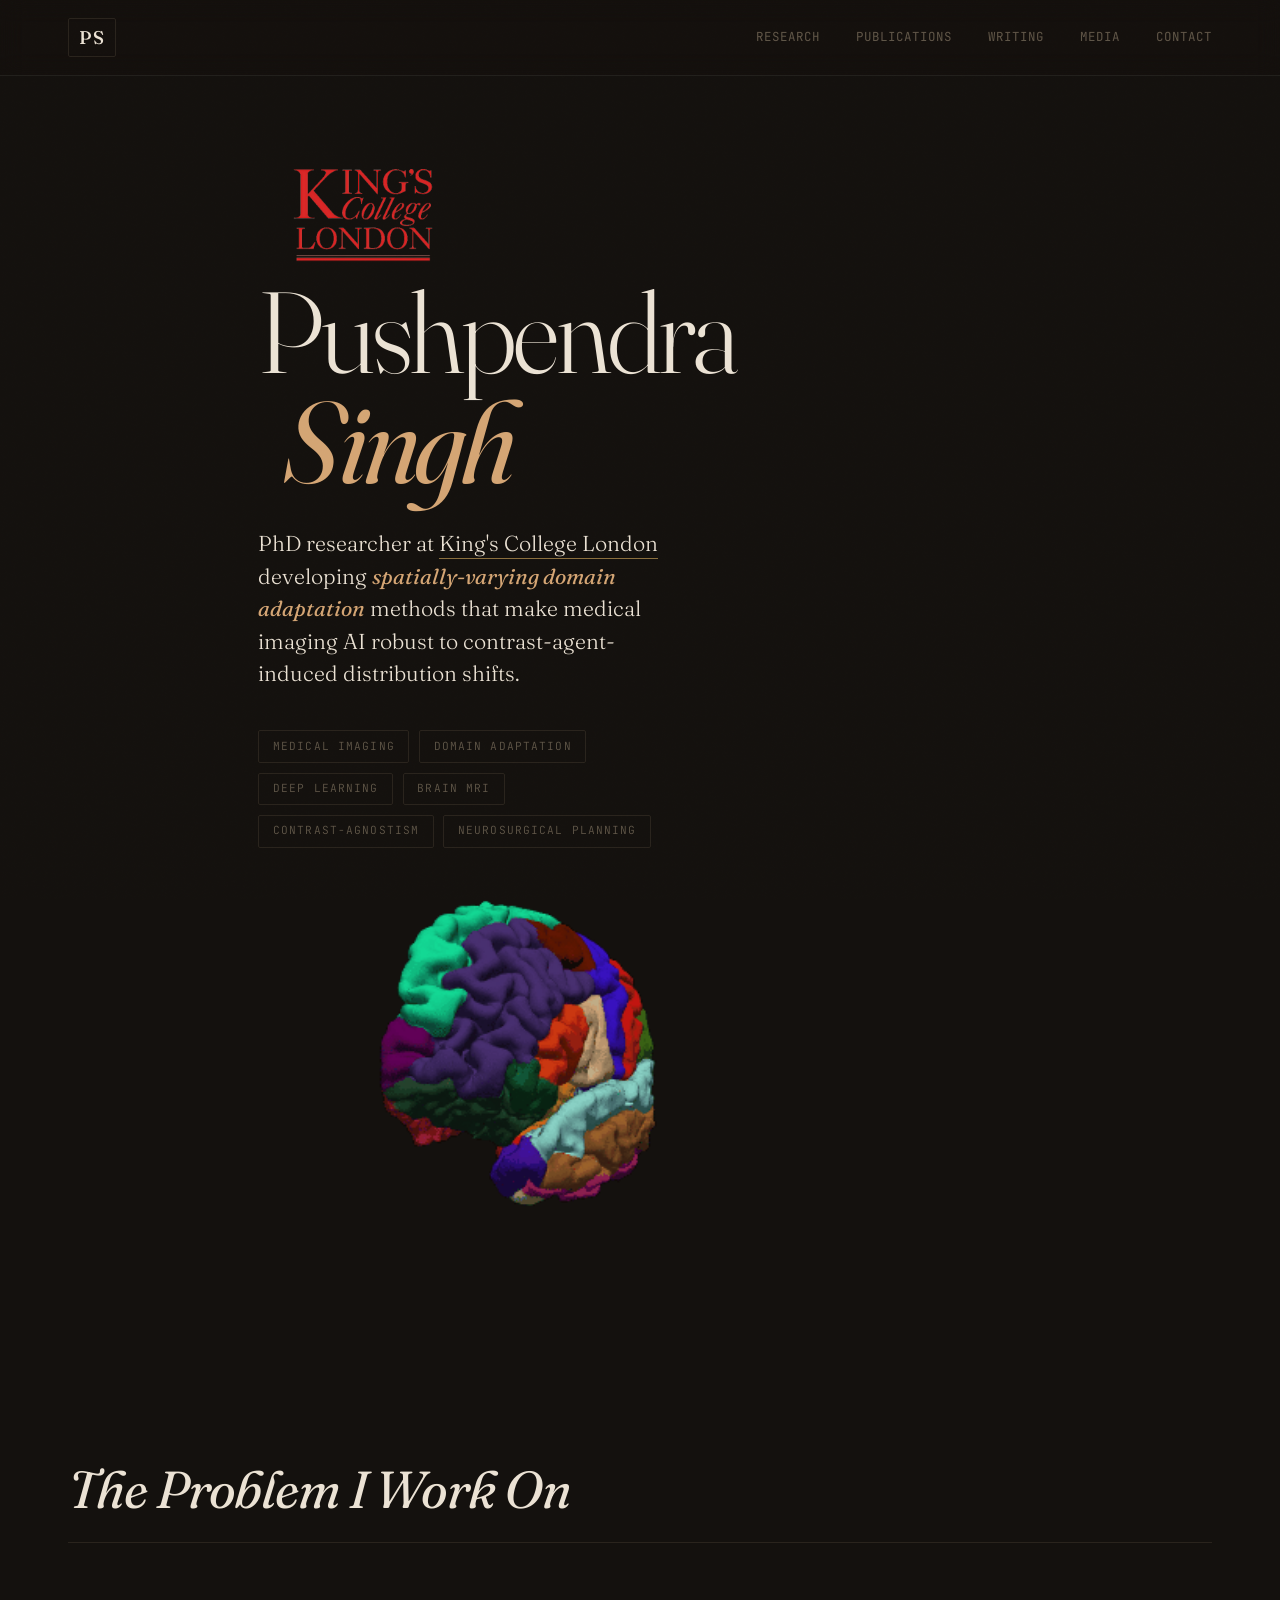
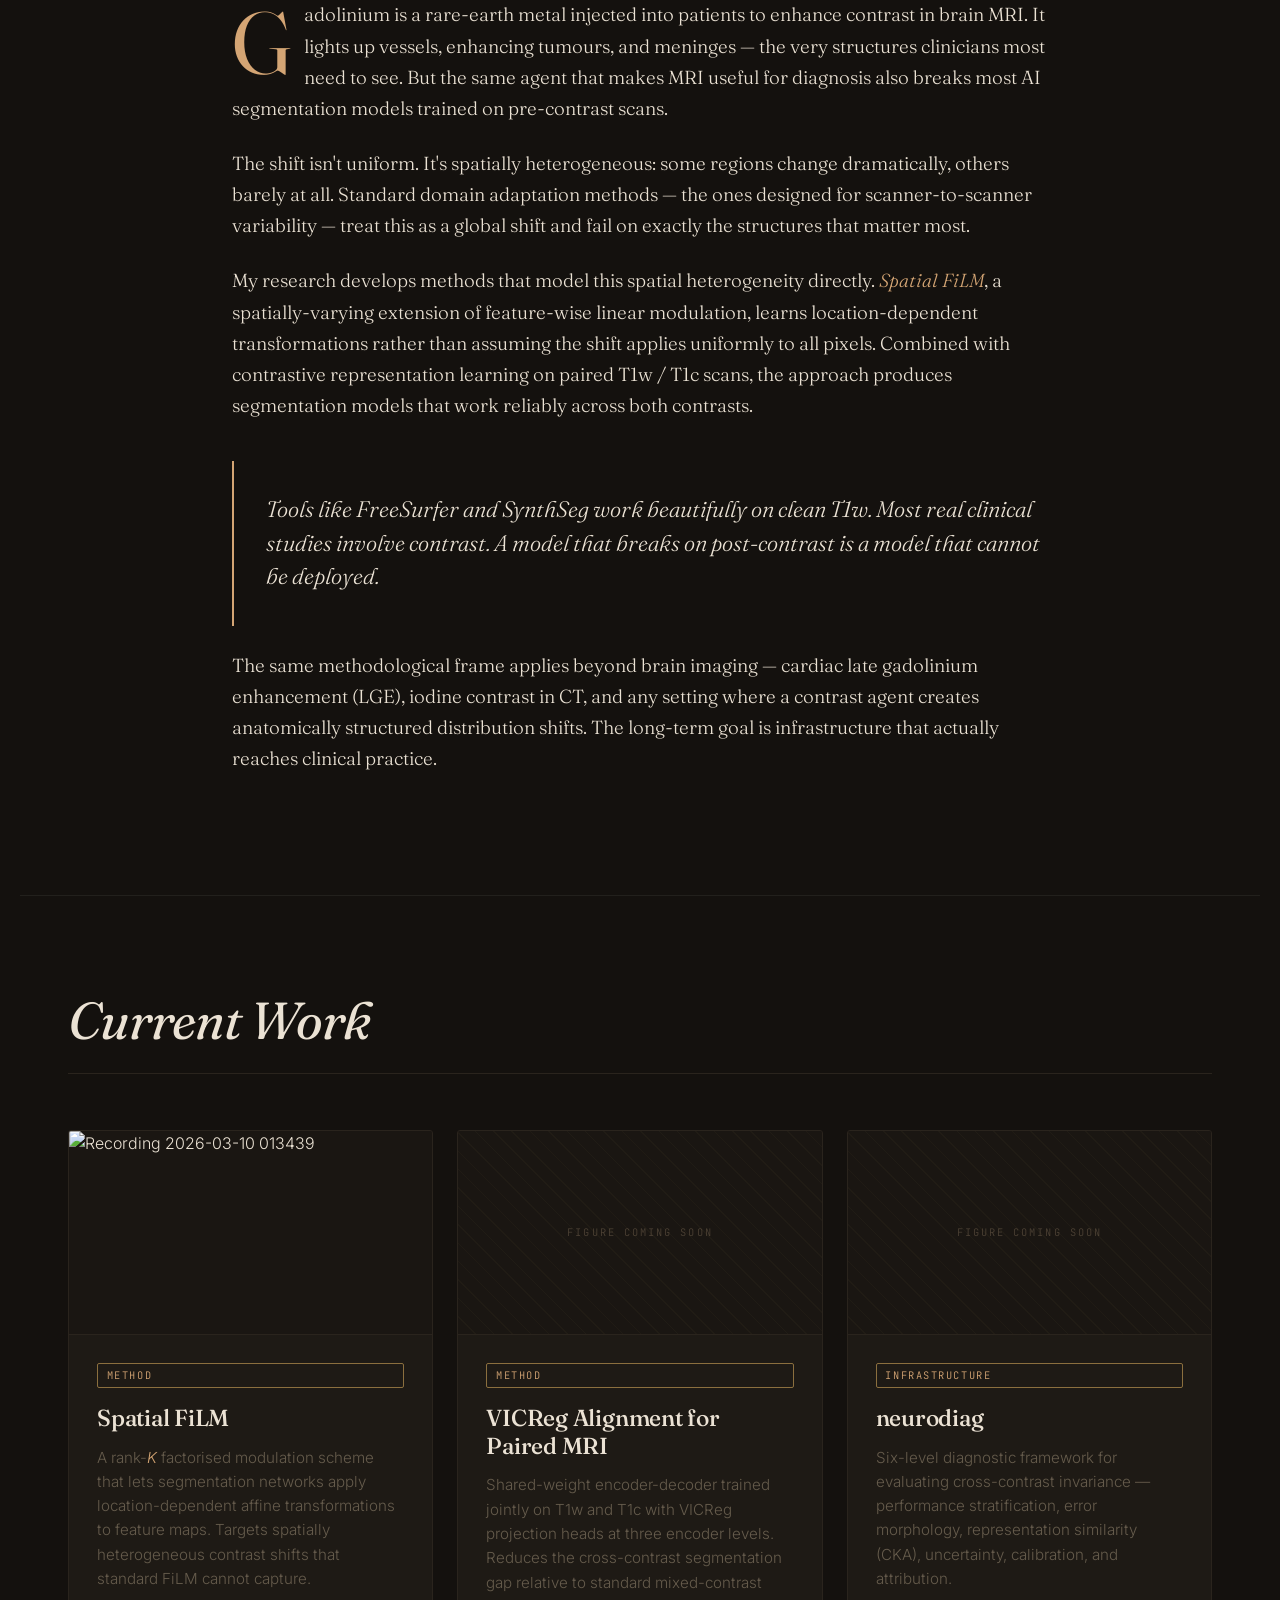
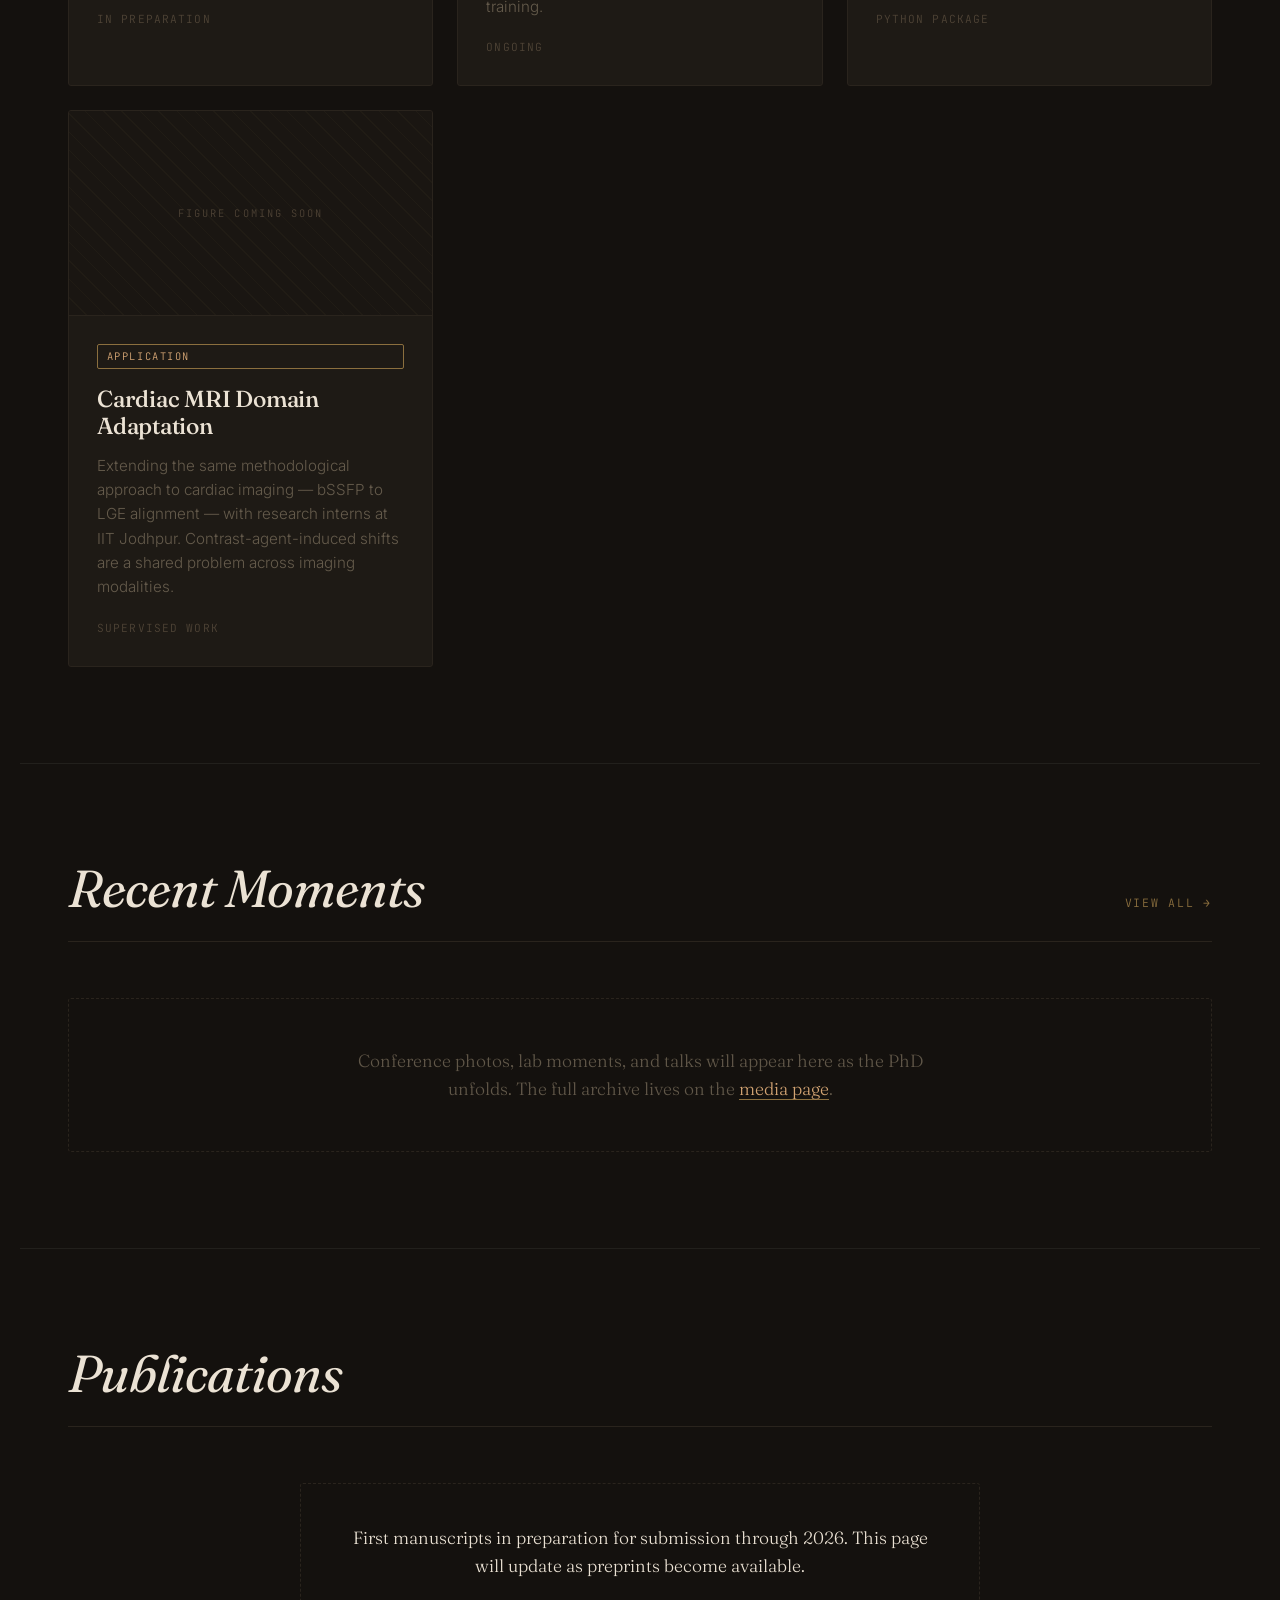
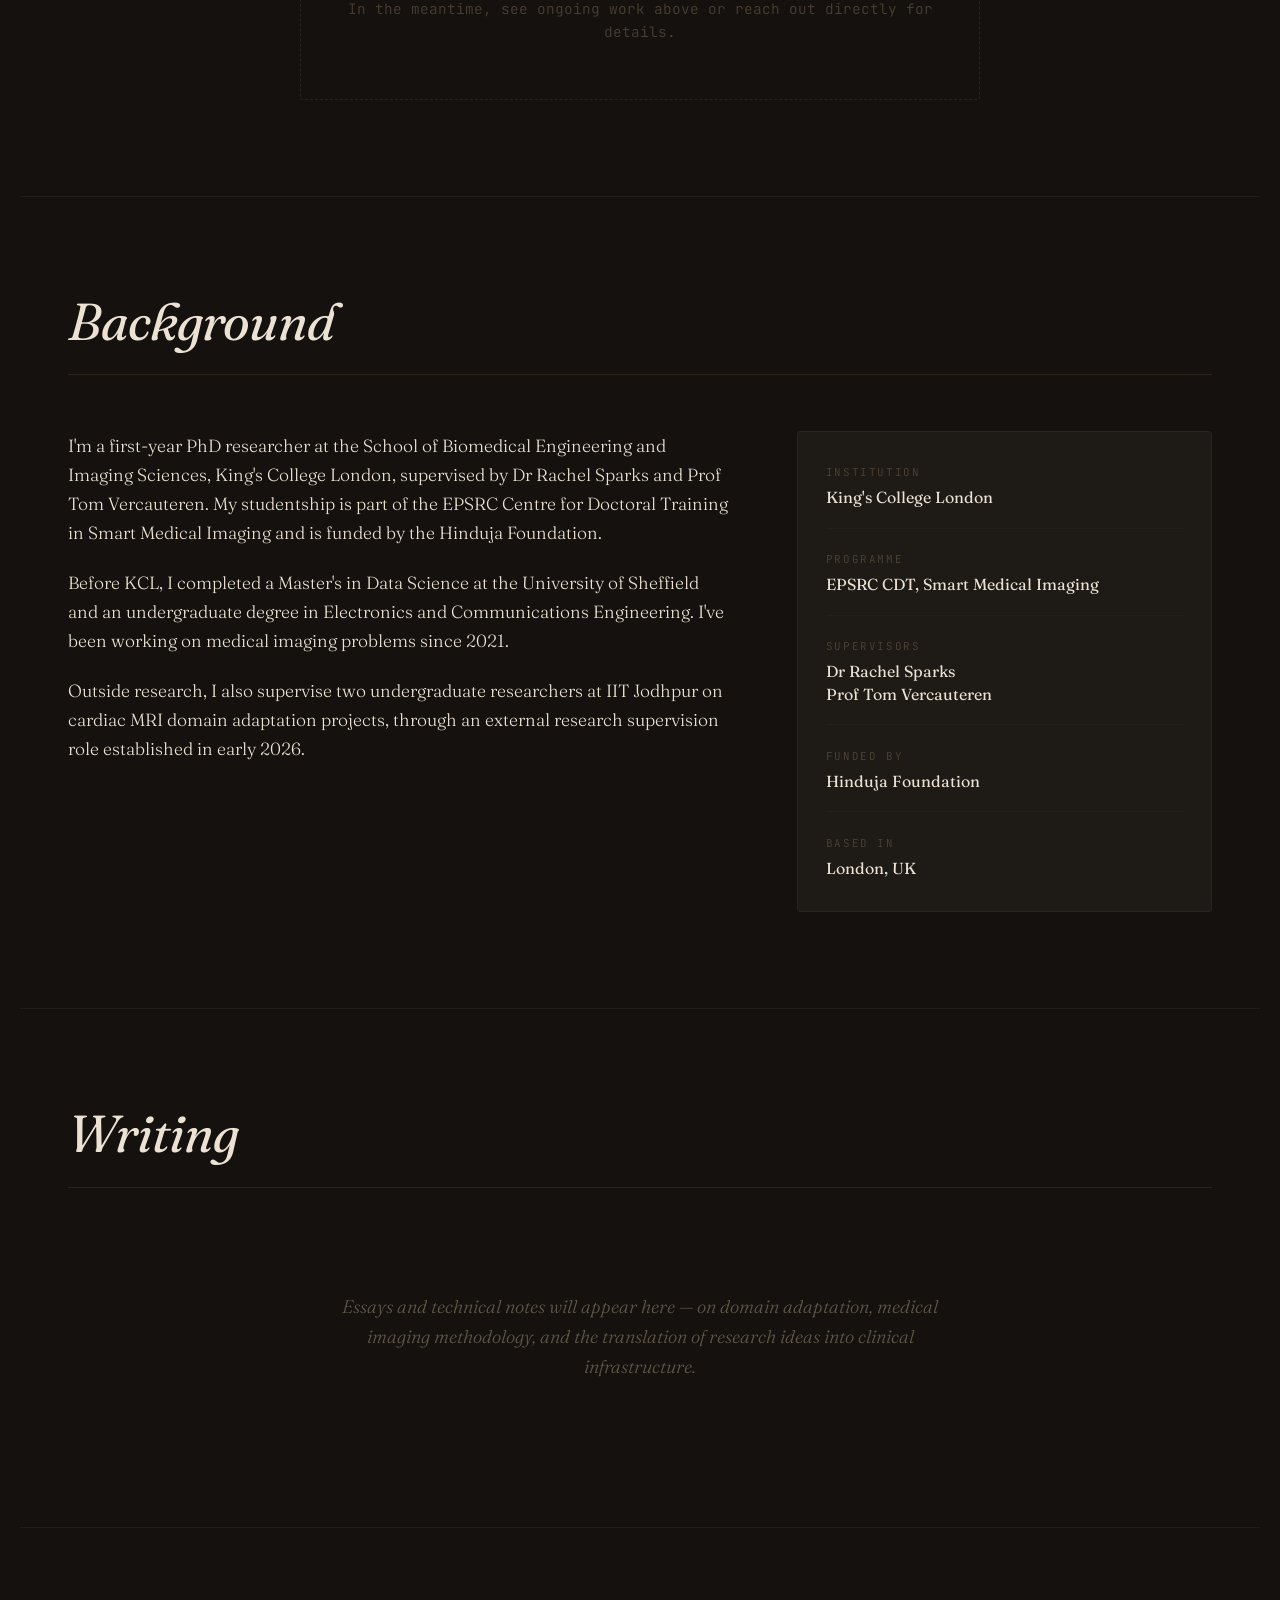
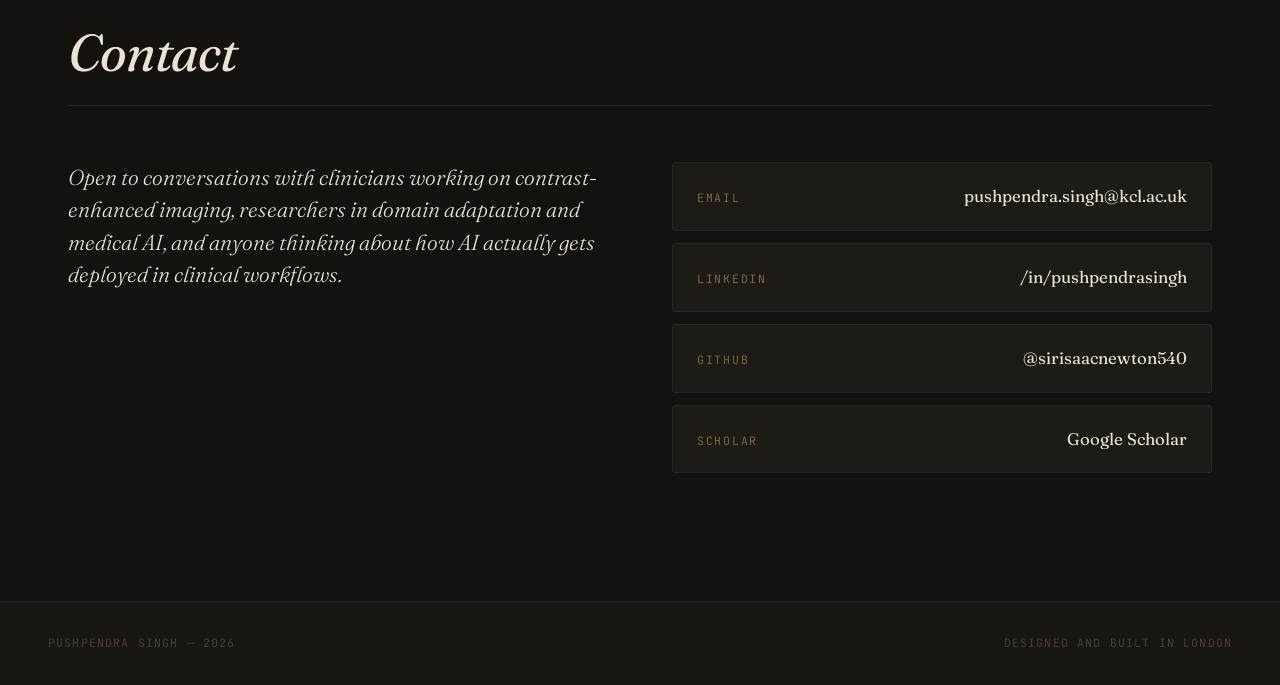
==== commit a6d68dab: "Update index.html" ====
--- a/index.html
+++ b/index.html
@@ -46,6 +46,7 @@
     <div class="hero-visual reveal" style="--d:.2s" aria-hidden="true">
       <img src="/mnt/user-data/outputs/website/images/projects/kcl.png"
          alt="Brain MRI parcellation visualisation"
+         style="width: 50%; height: auto;"
     </div>
 
     <h1 class="hero-title">
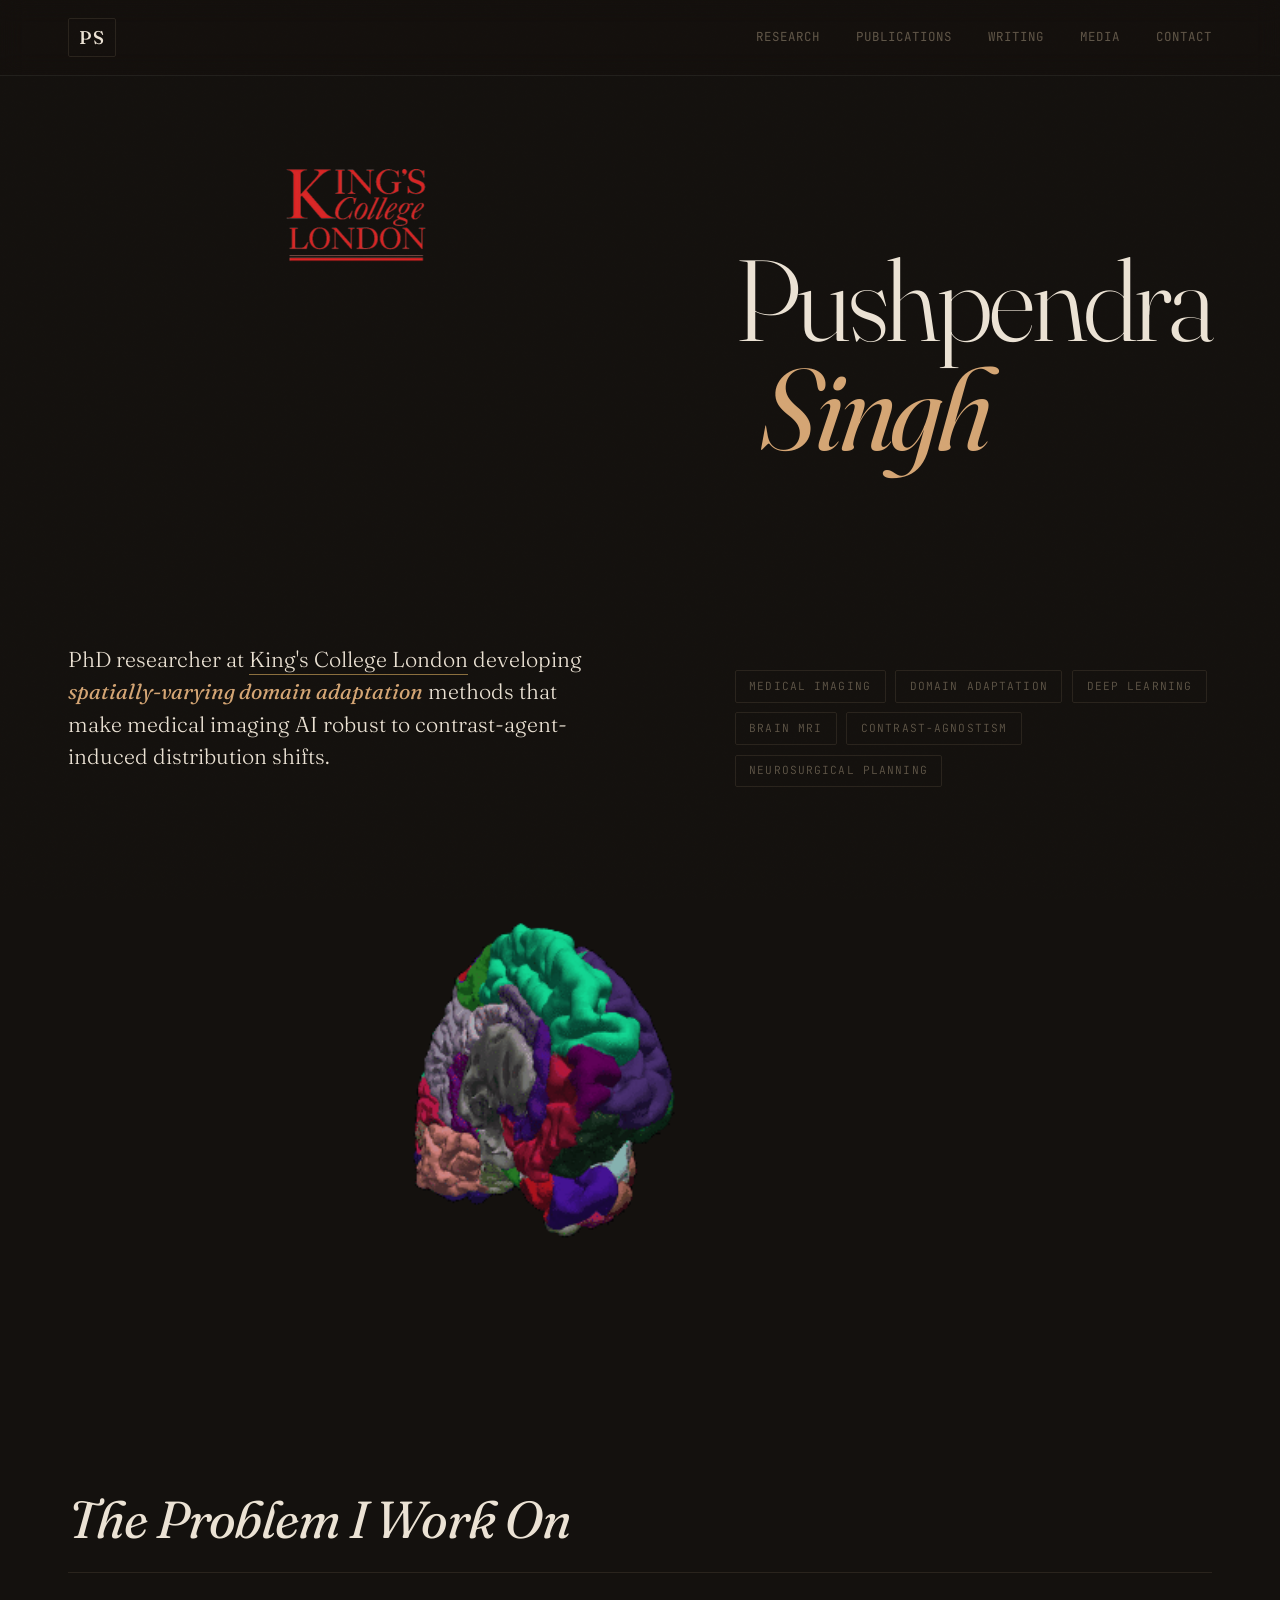
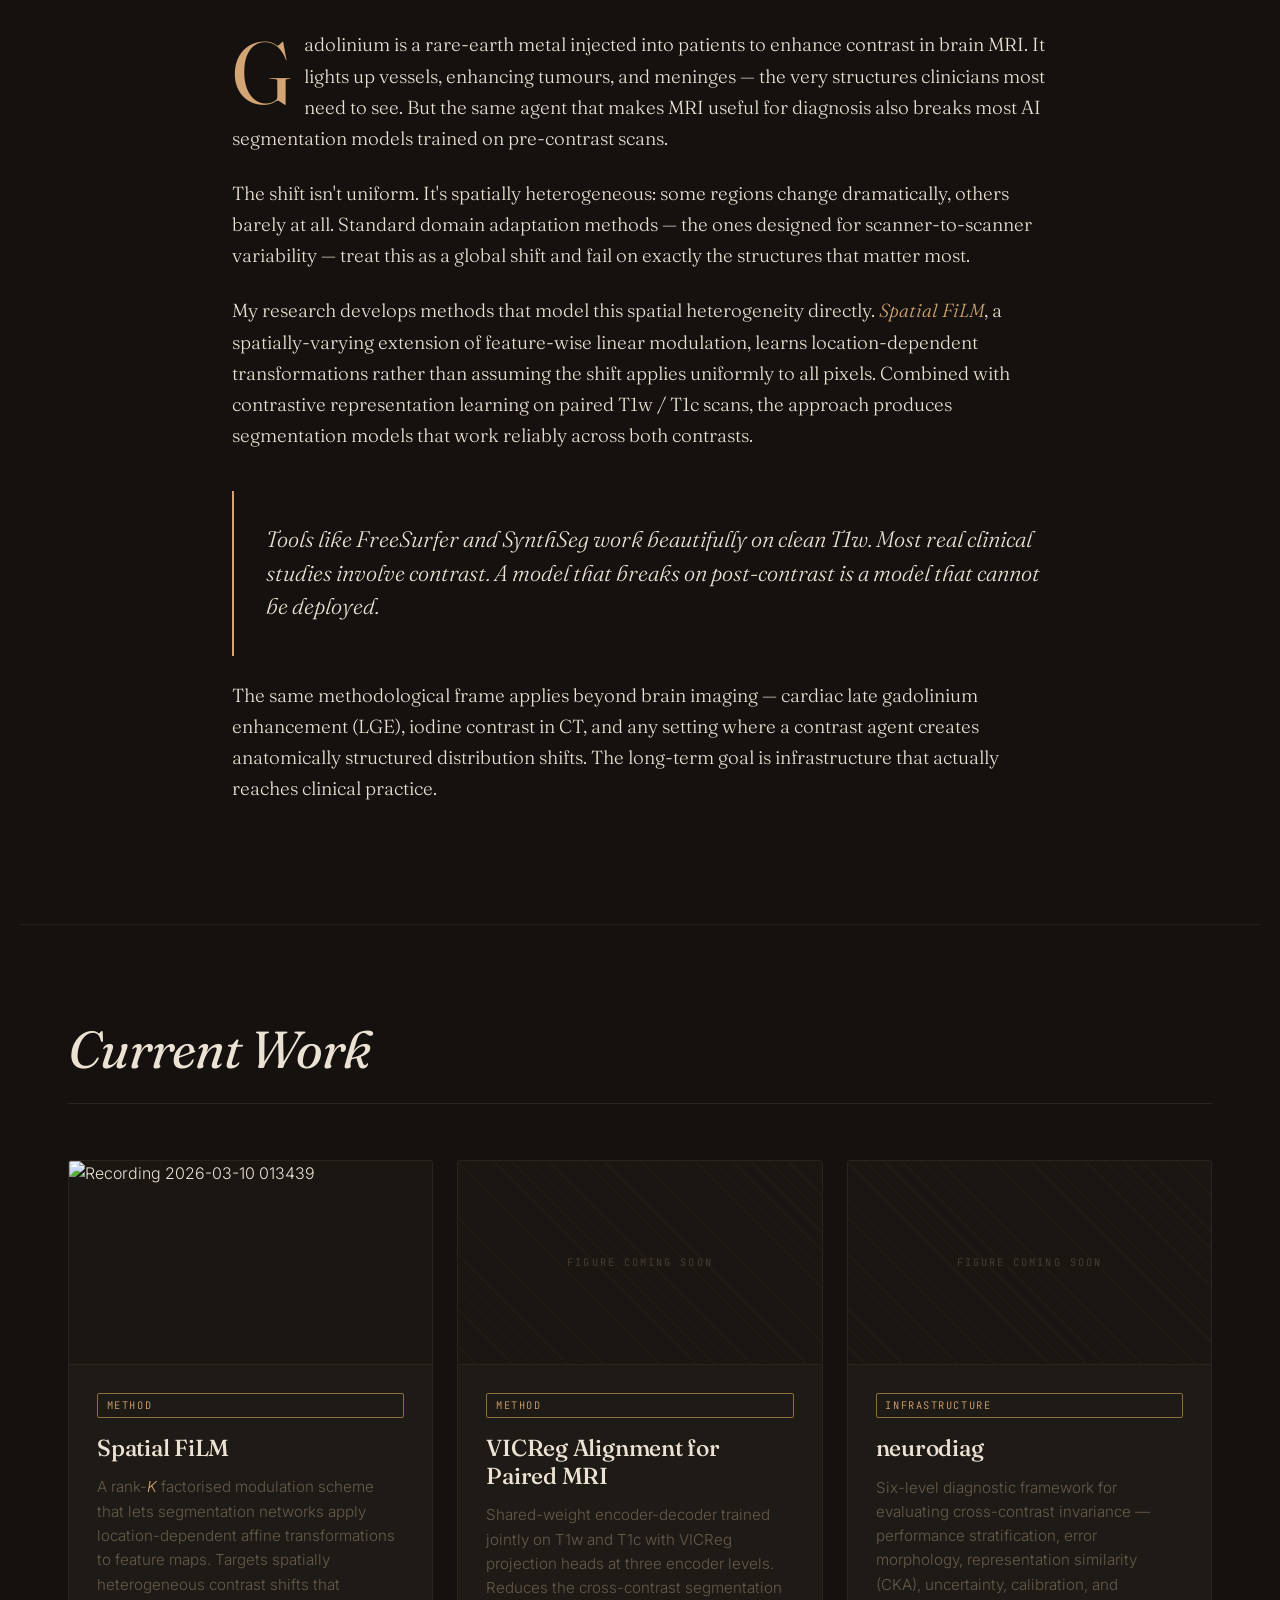
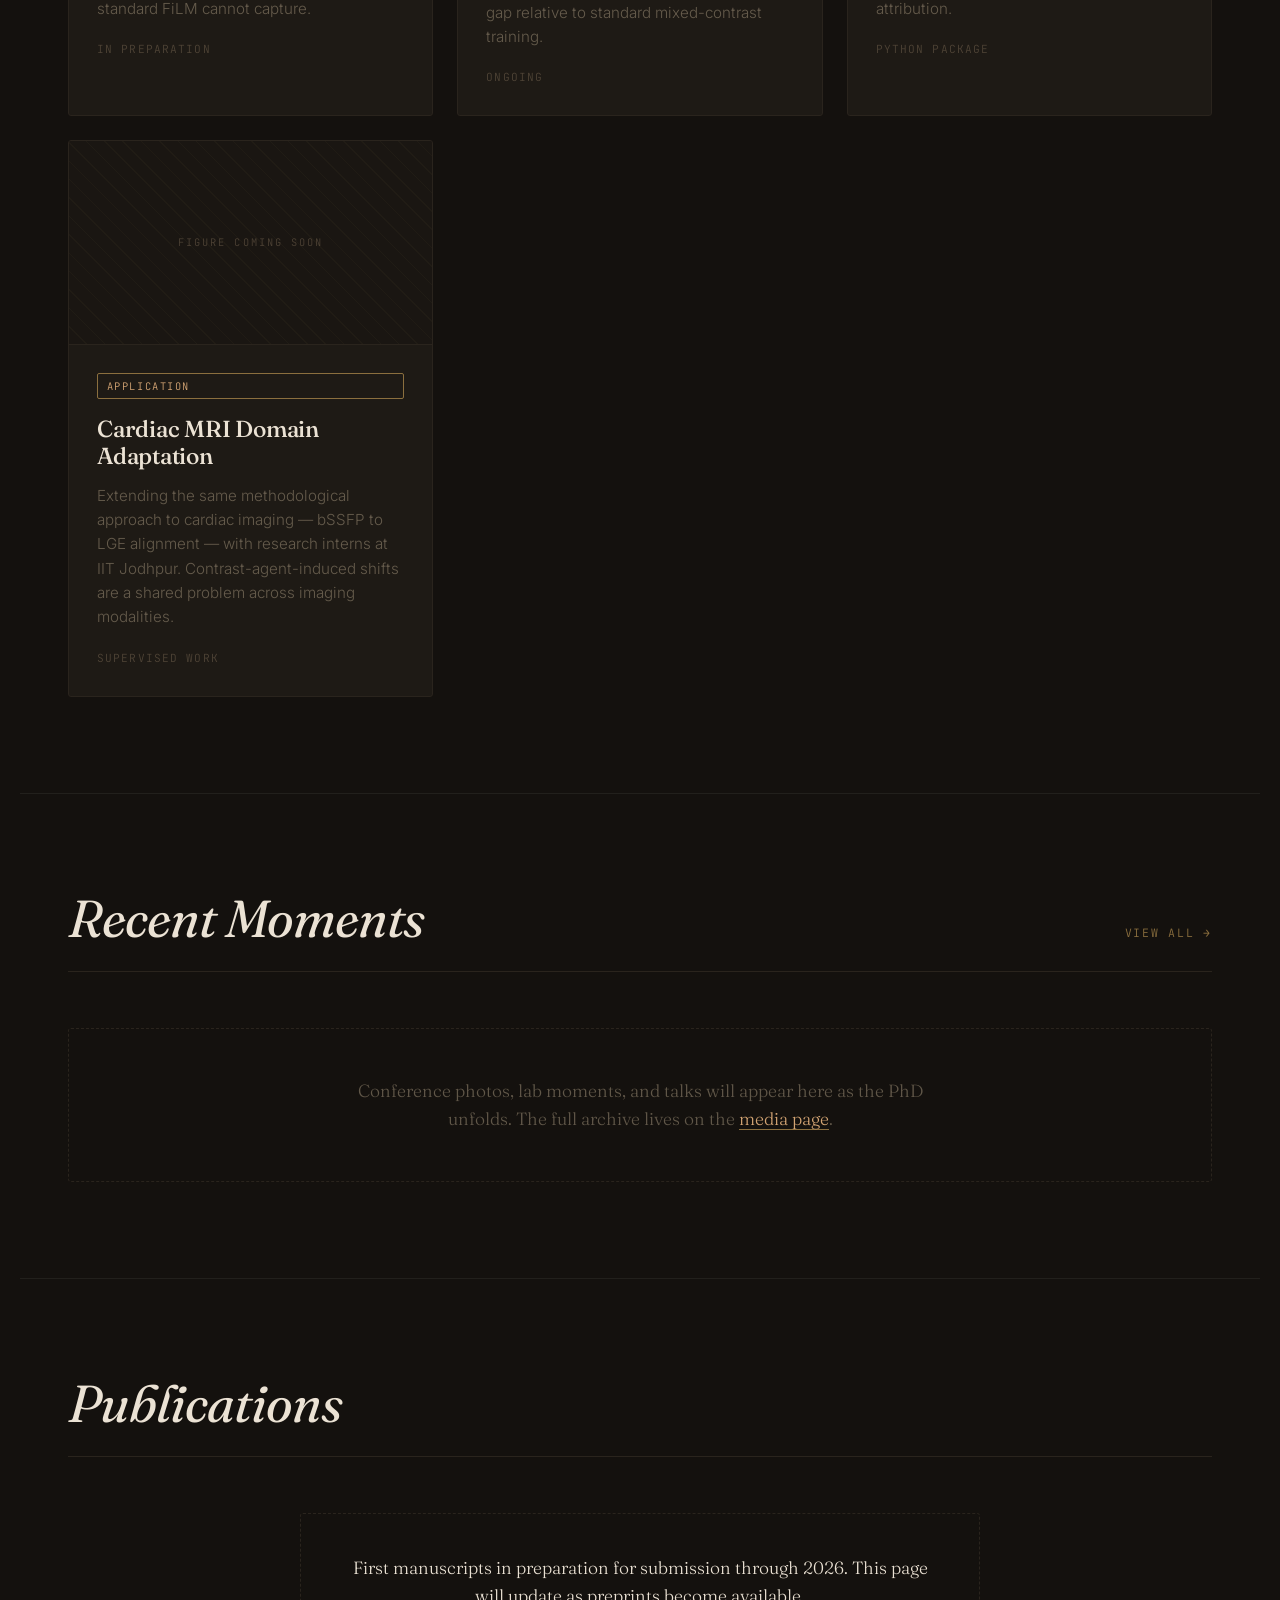
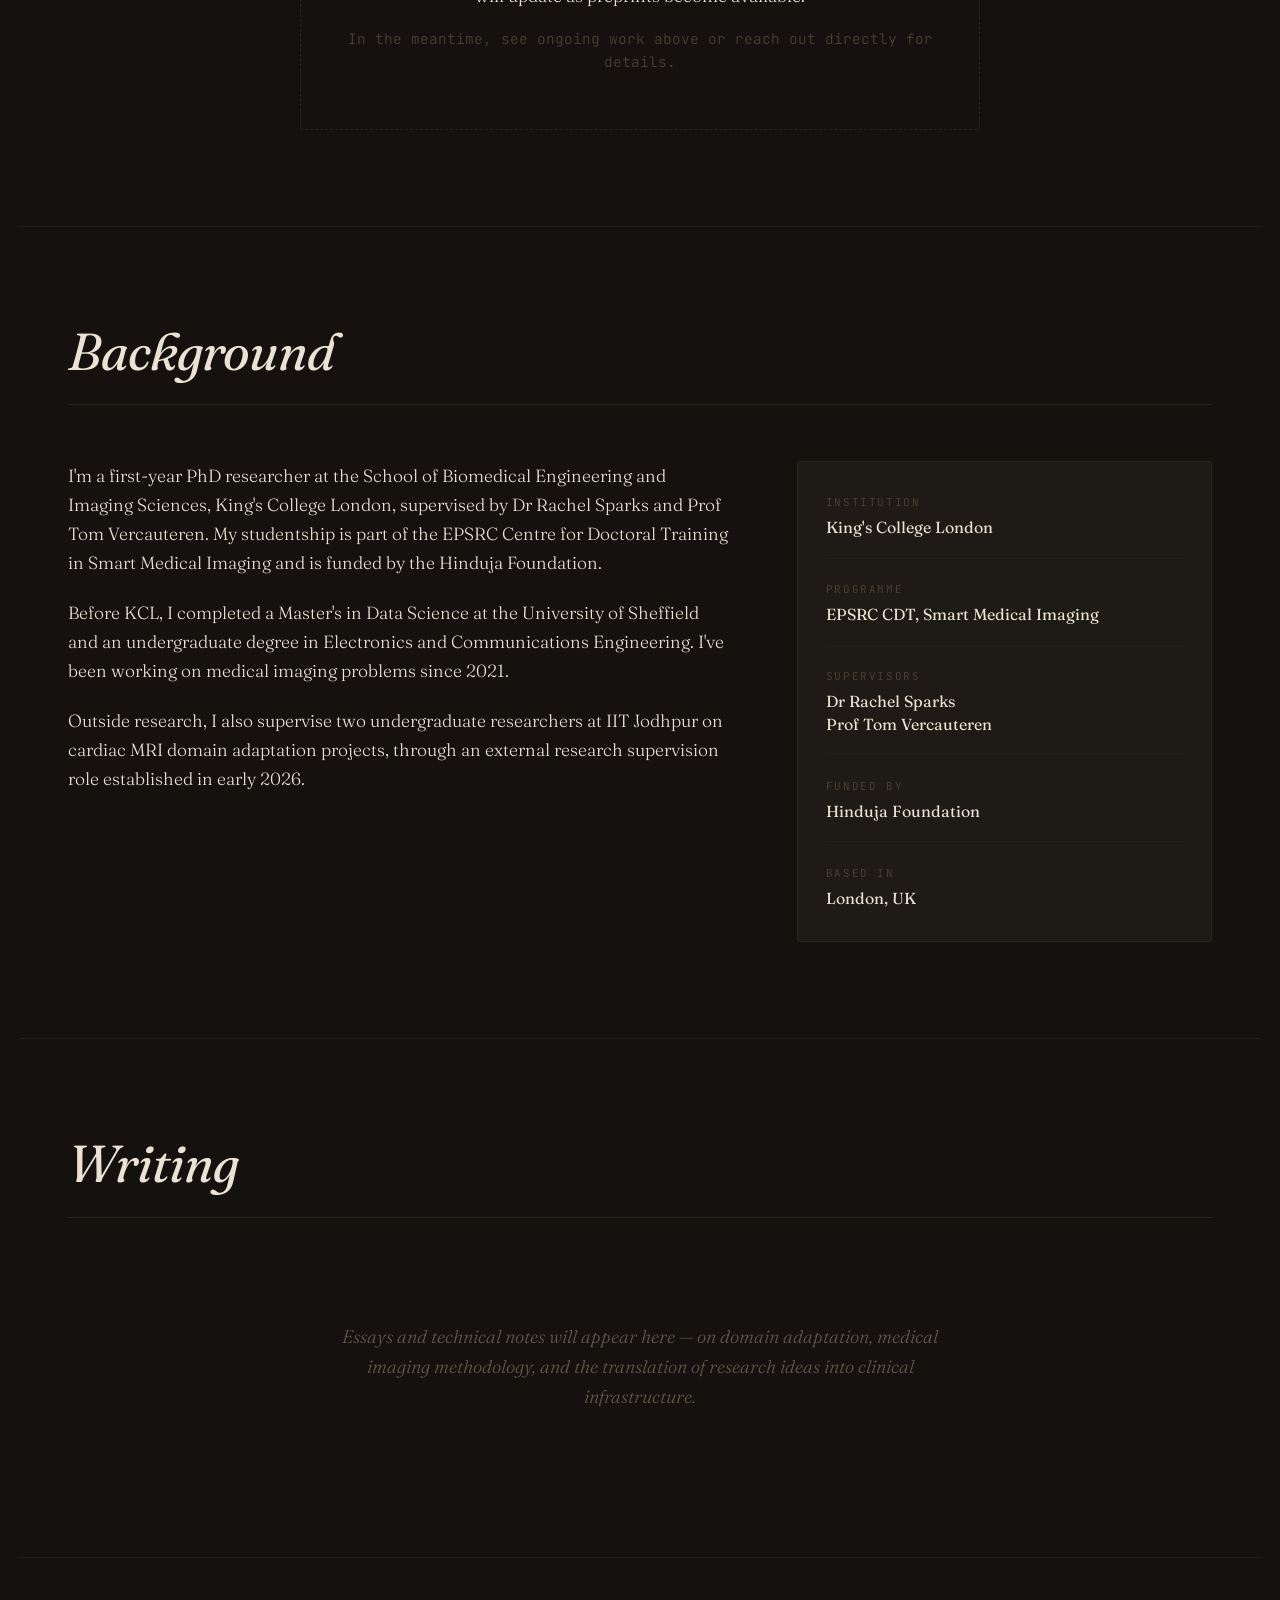
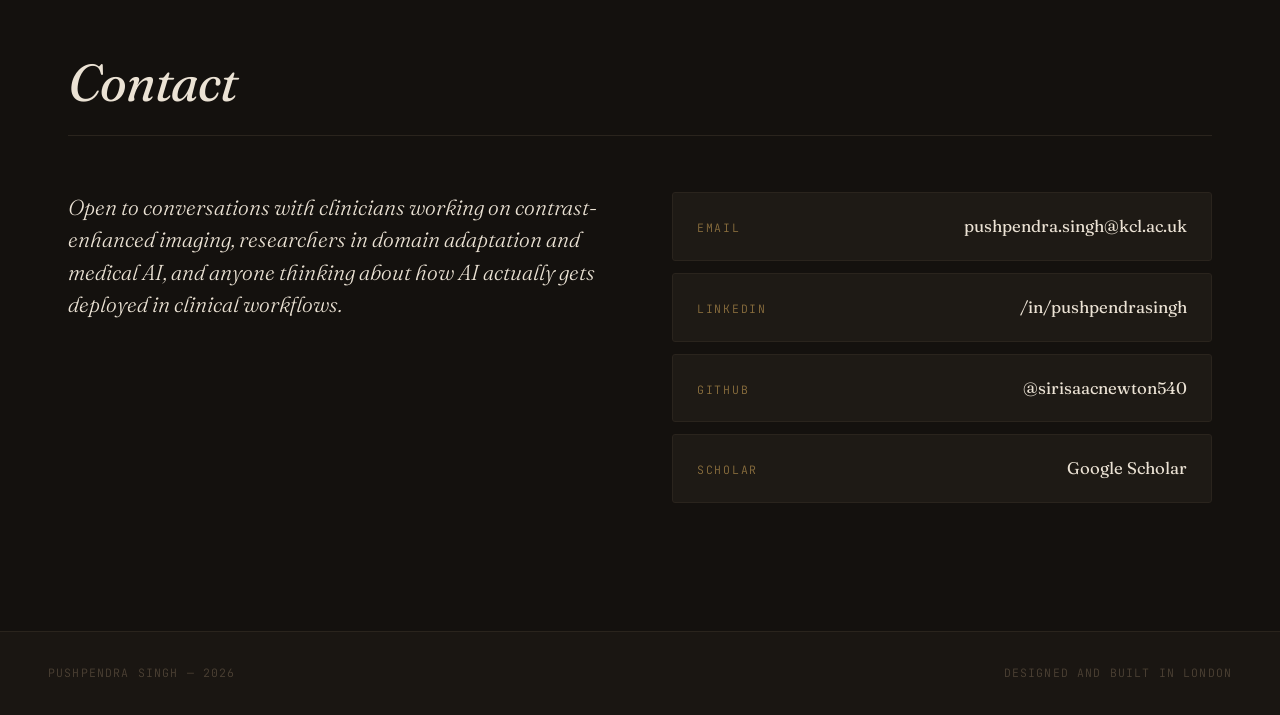
==== commit 72f32485: "Update index.html" ====
--- a/index.html
+++ b/index.html
@@ -46,7 +46,7 @@
     <div class="hero-visual reveal" style="--d:.2s" aria-hidden="true">
       <img src="/mnt/user-data/outputs/website/images/projects/kcl.png"
          alt="Brain MRI parcellation visualisation"
-         style="width: 50%; height: auto;"
+         style="width: 50%; height: auto;">
     </div>
 
     <h1 class="hero-title">
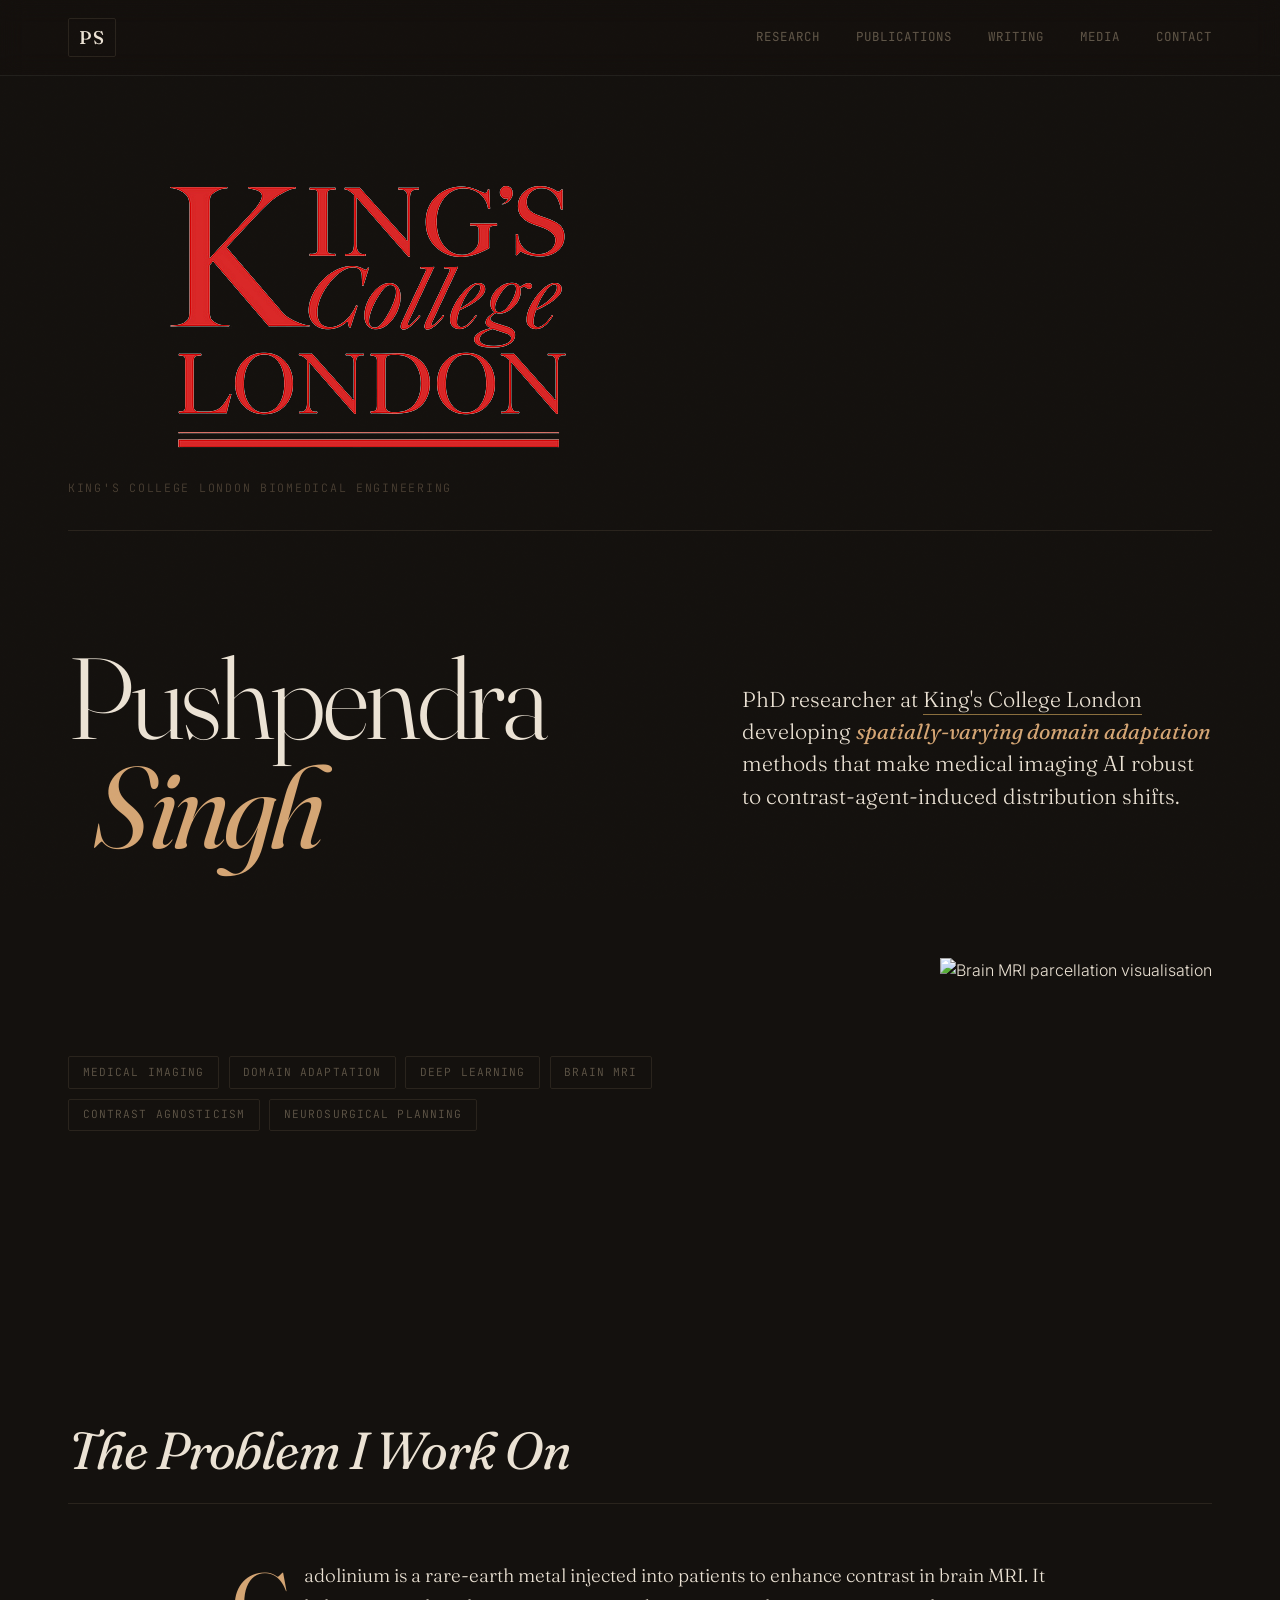
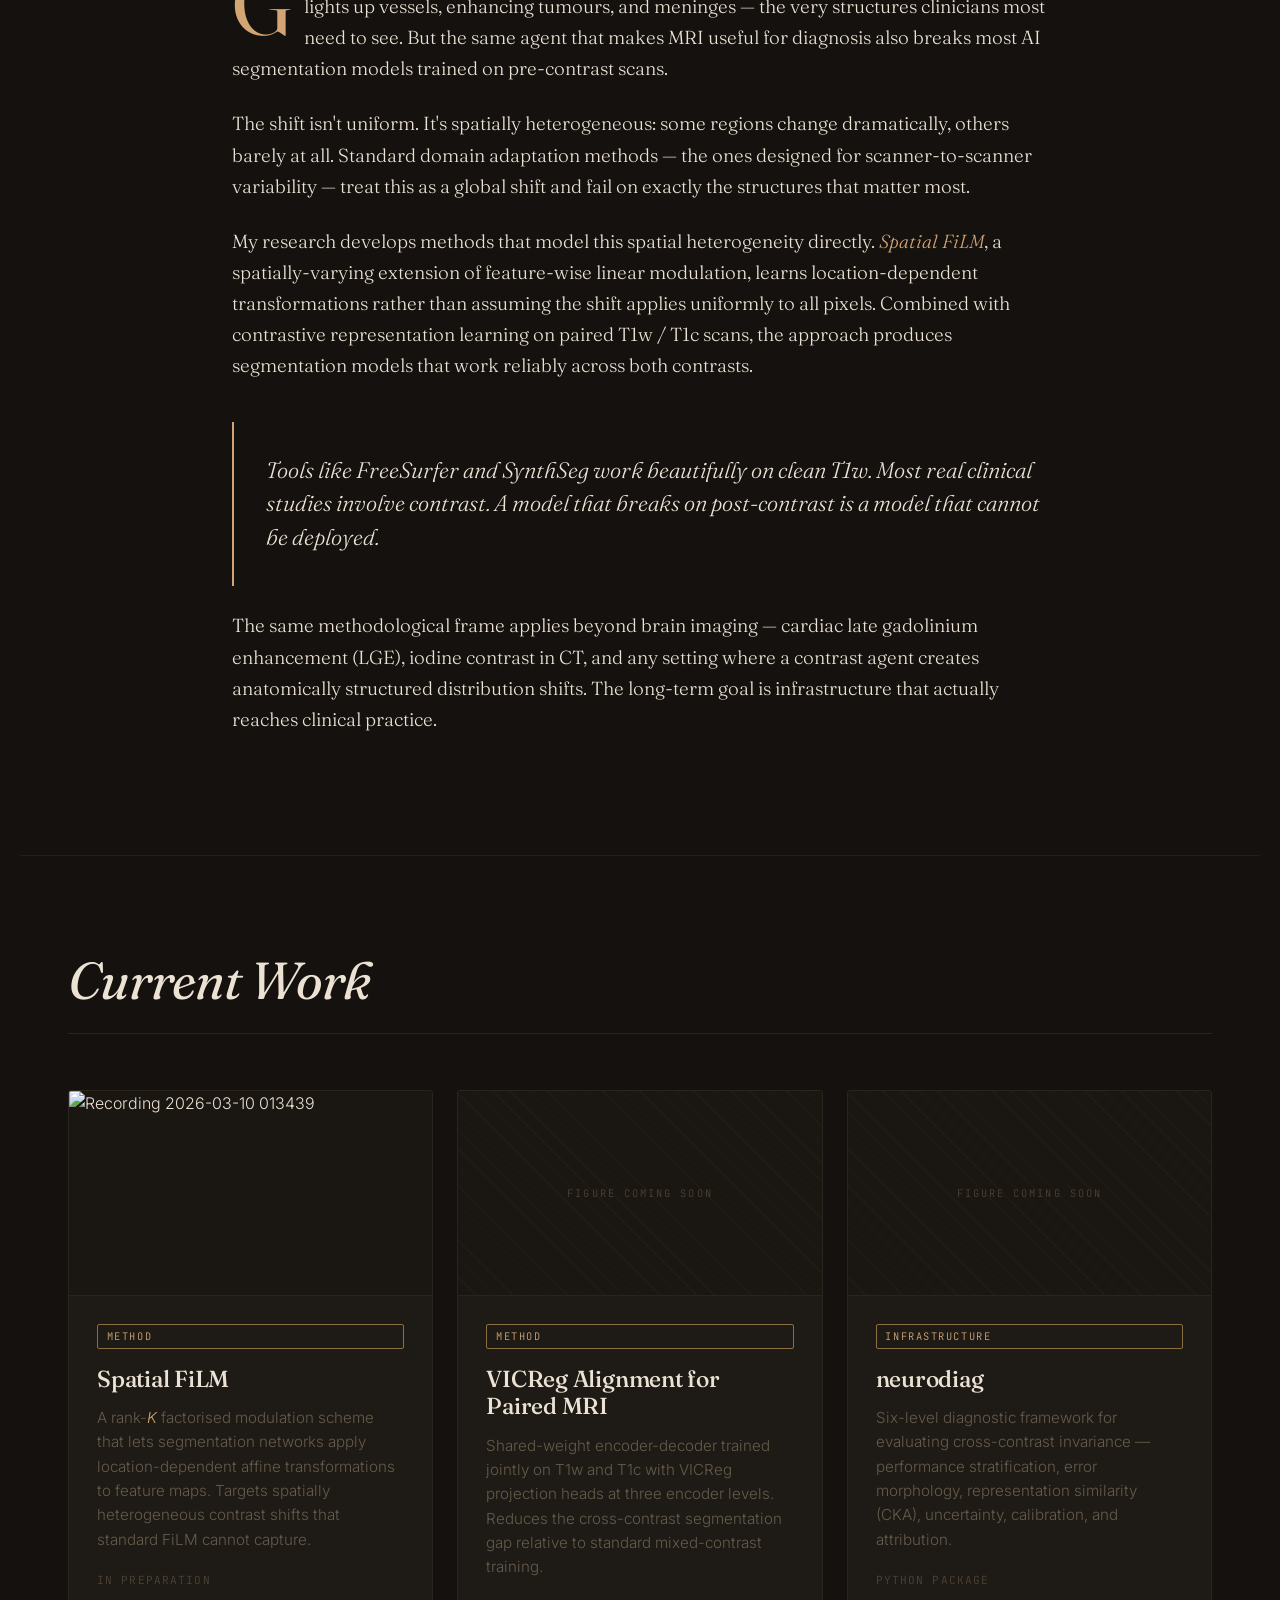
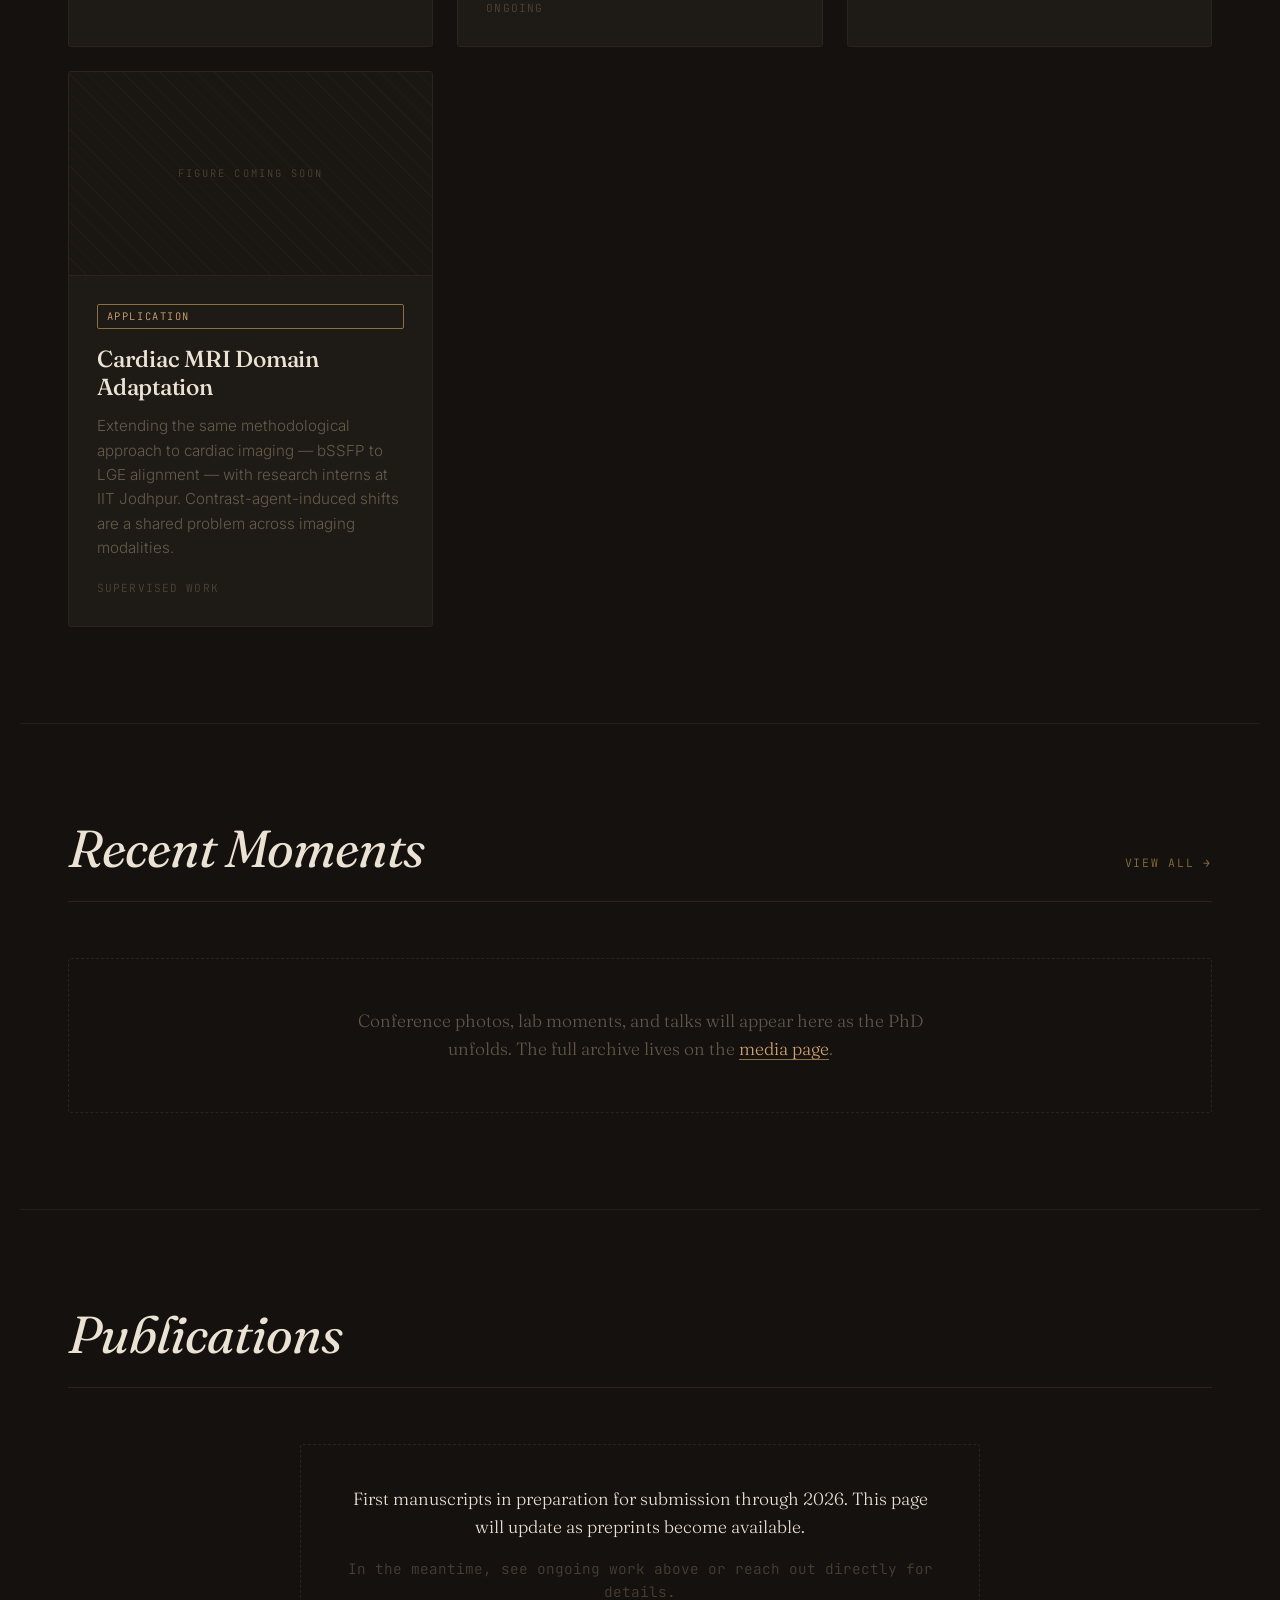
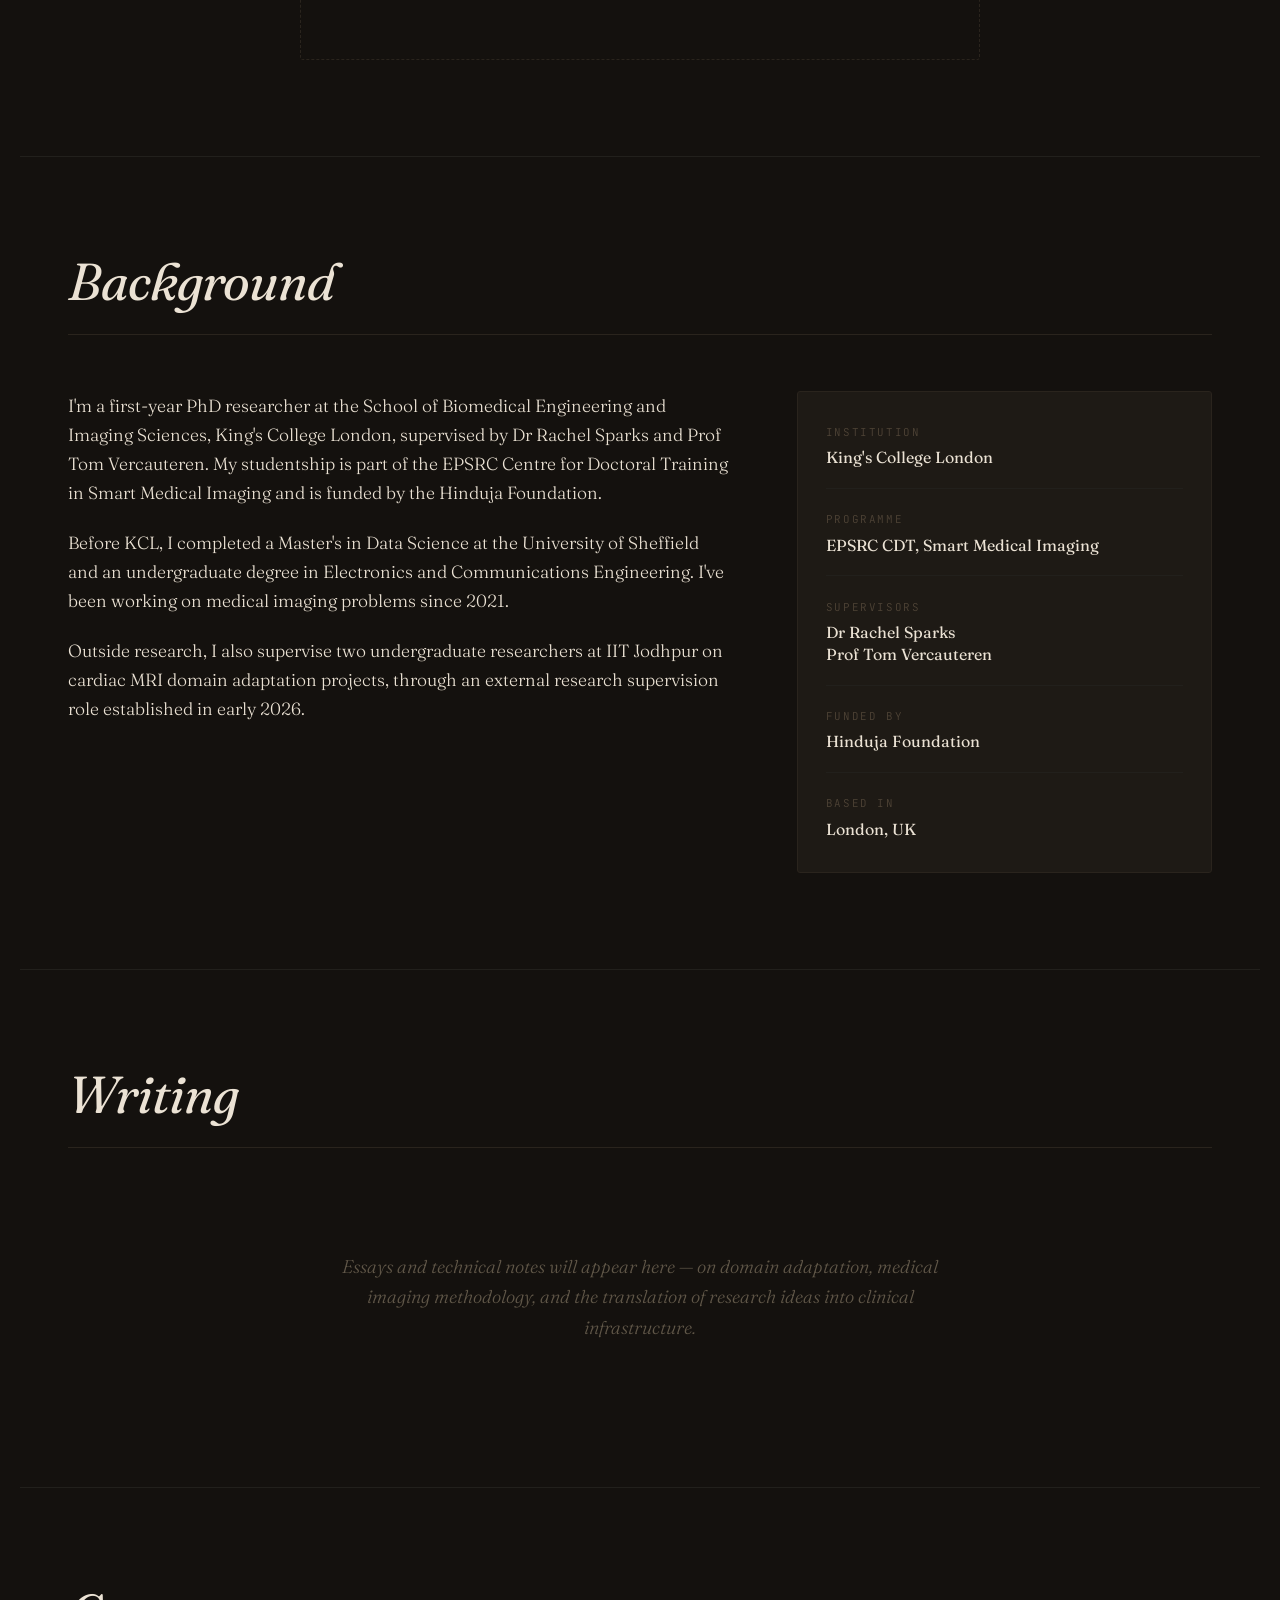
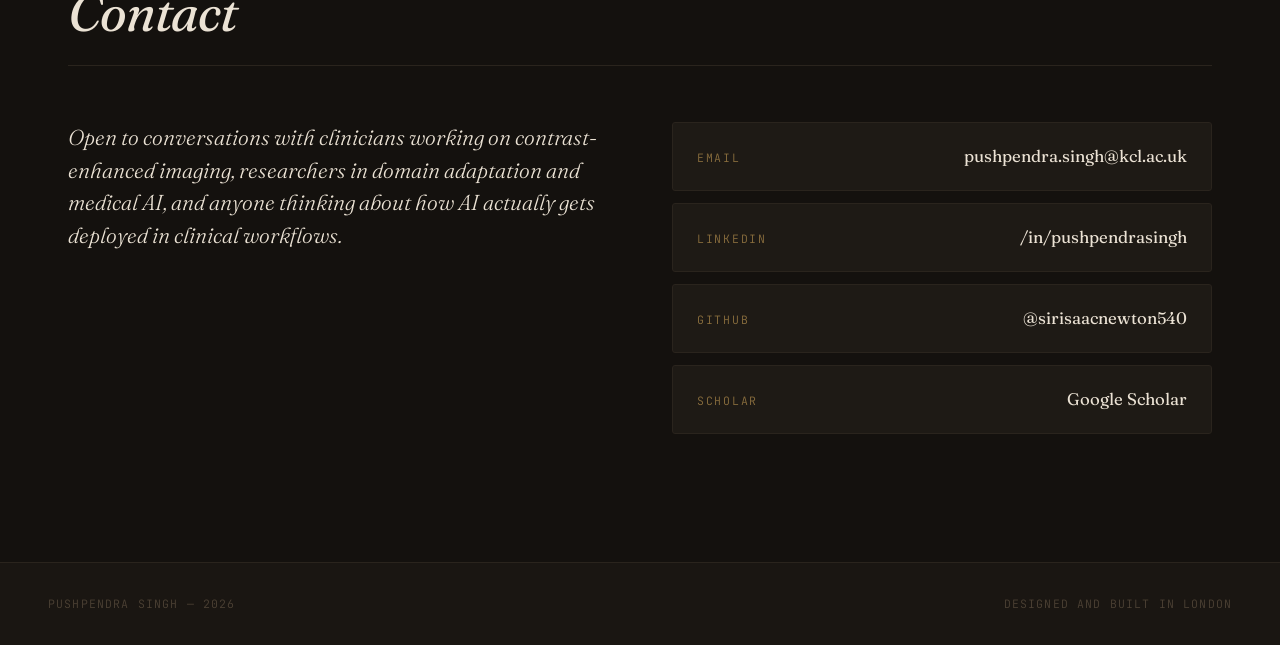
==== commit c5803f5e: "Update index.html" ====
--- a/index.html
+++ b/index.html
@@ -38,15 +38,14 @@
 <header class="hero">
   <div class="hero-grid">
 
-   <!-- <div class="hero-meta">
-      <span class="meta-label">King's College London</span>
-      <span class="meta-date">Biomedical Engineering</span>
-    </div>-->
-    
-    <div class="hero-visual reveal" style="--d:.2s" aria-hidden="true">
-      <img src="/mnt/user-data/outputs/website/images/projects/kcl.png"
-         alt="Brain MRI parcellation visualisation"
-         style="width: 50%; height: auto;">
+    <div class="hero-meta">
+      <div class="meta-affiliation">
+        <img src="/mnt/user-data/outputs/website/images/projects/kcl.png" alt="King's College London" class="meta-logo">
+        <div class="meta-affiliation-text">
+          <span class="meta-label">King's College London</span>
+          <span class="meta-date">Biomedical Engineering</span>
+        </div>
+      </div>
     </div>
 
     <h1 class="hero-title">
@@ -65,15 +64,13 @@
       <span class="tag">Domain Adaptation</span>
       <span class="tag">Deep Learning</span>
       <span class="tag">Brain MRI</span>
-      <span class="tag">Contrast-Agnostism</span>
+      <span class="tag">Contrast Agnosticism</span>
       <span class="tag">Neurosurgical Planning</span>
     </div>
 
     <!-- Hero visual -->
-    <div class="hero-visual reveal" style="--d:.2s" aria-hidden="true">
-      <img src="/mnt/user-data/outputs/website/images/projects/brain3.gif"
-         alt="Brain MRI parcellation visualisation"
-         style="width: 600px; height: auto;">
+    <div class="hero-visual reveal" style="--d:.2s">
+      <img src="images/projects/brain3.gif" alt="Brain MRI parcellation visualisation">
     </div>
 
   </div>
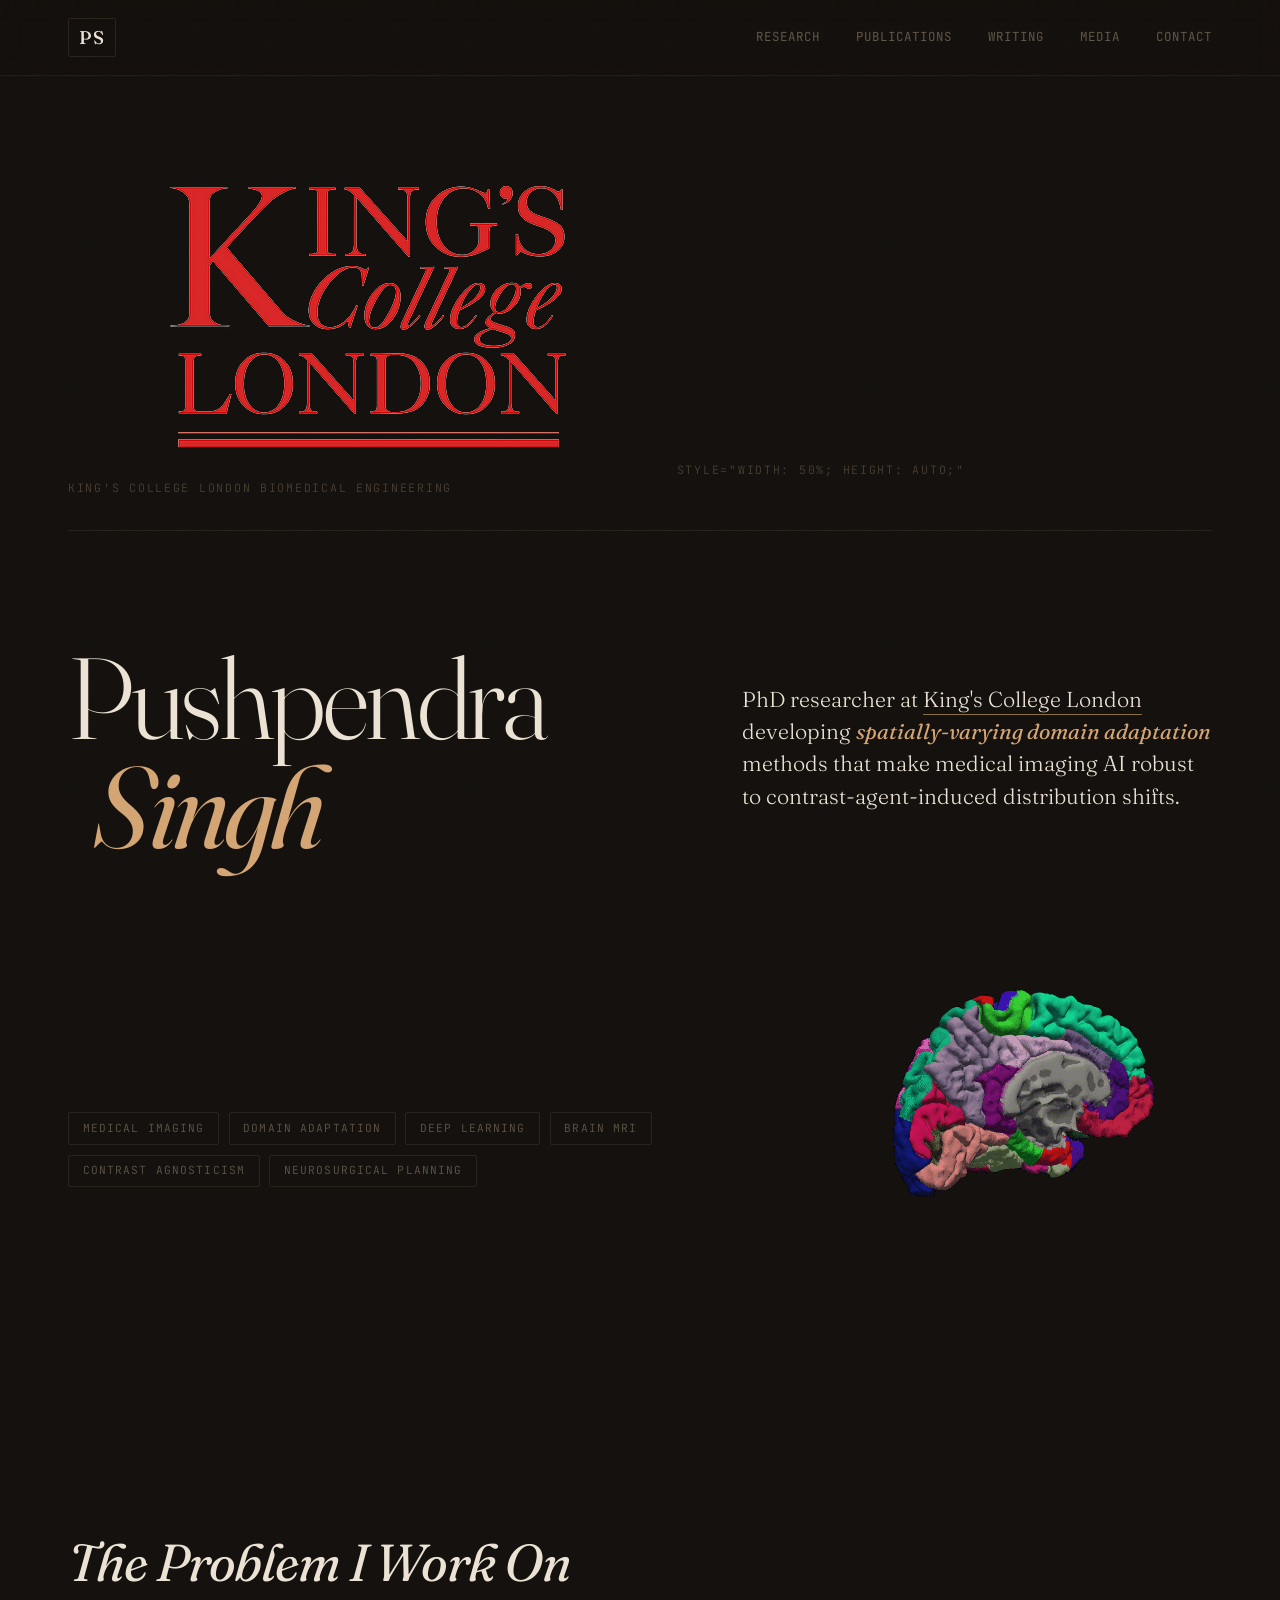
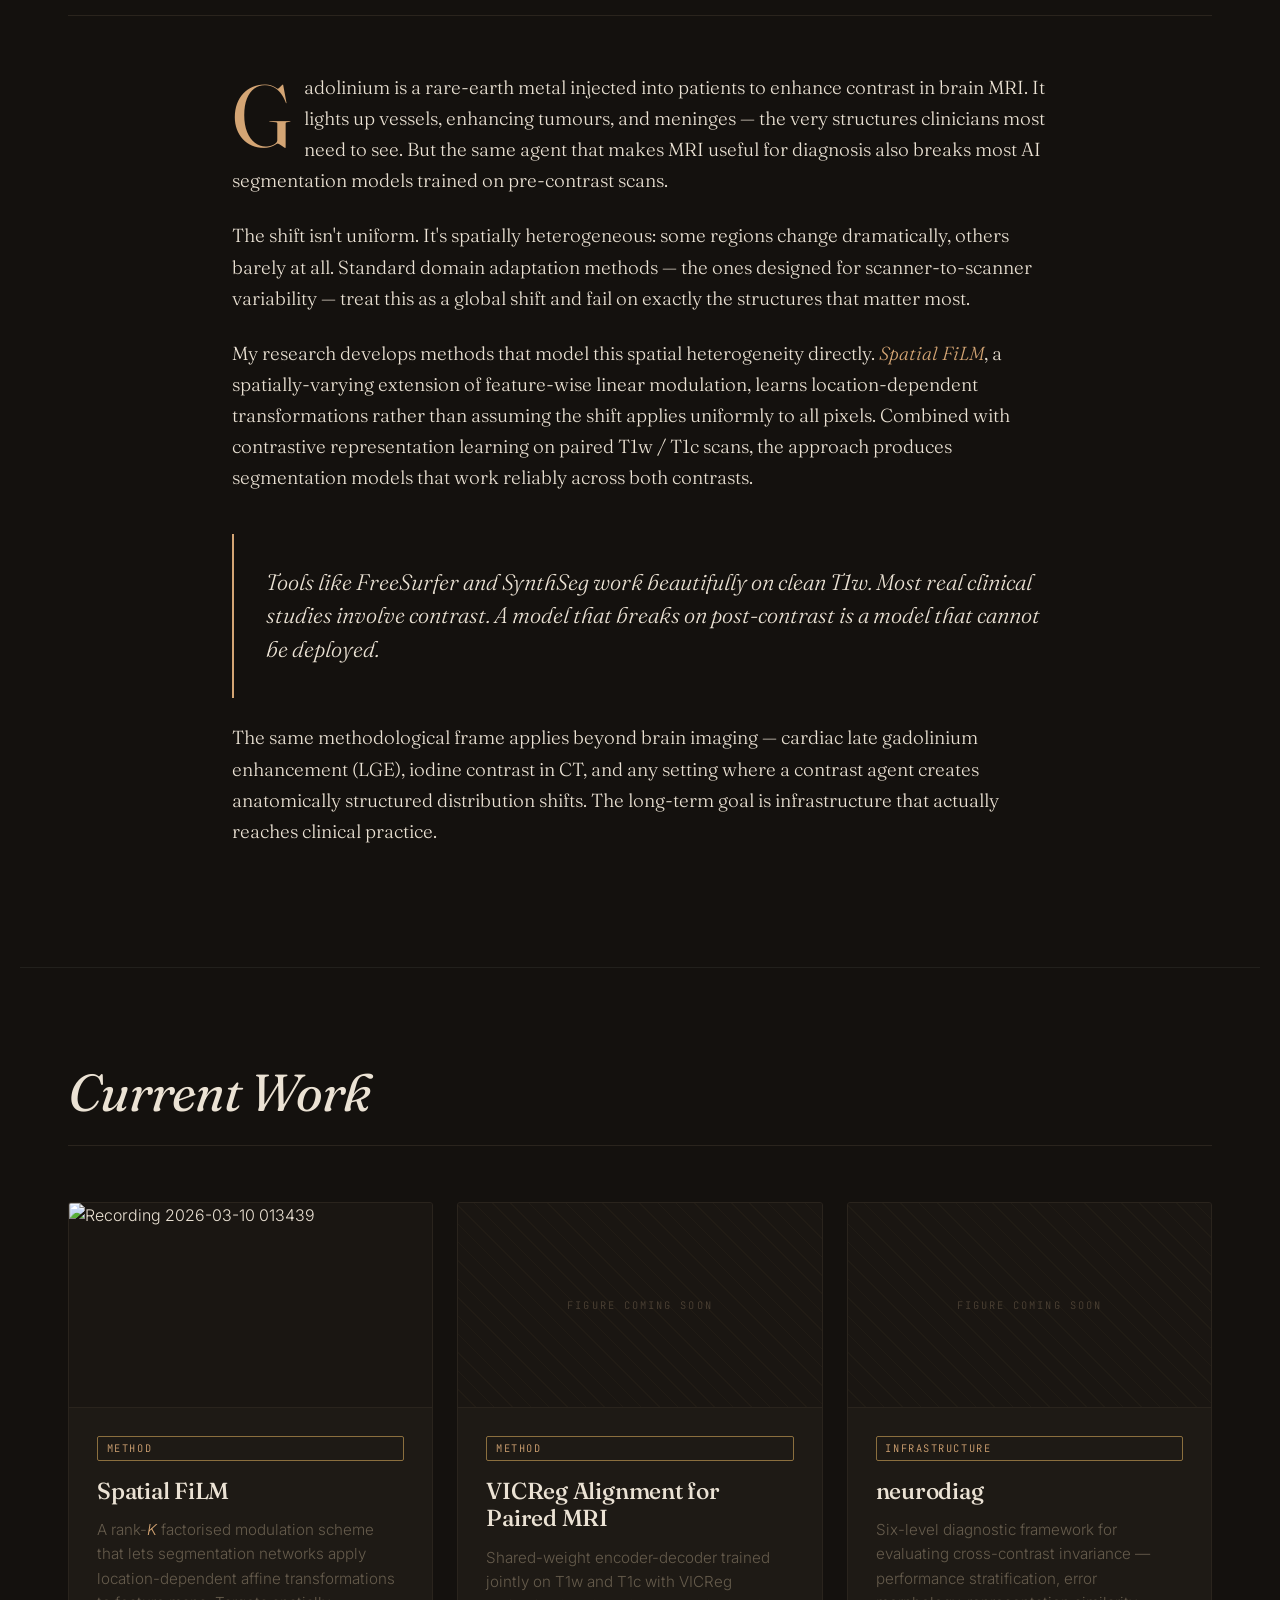
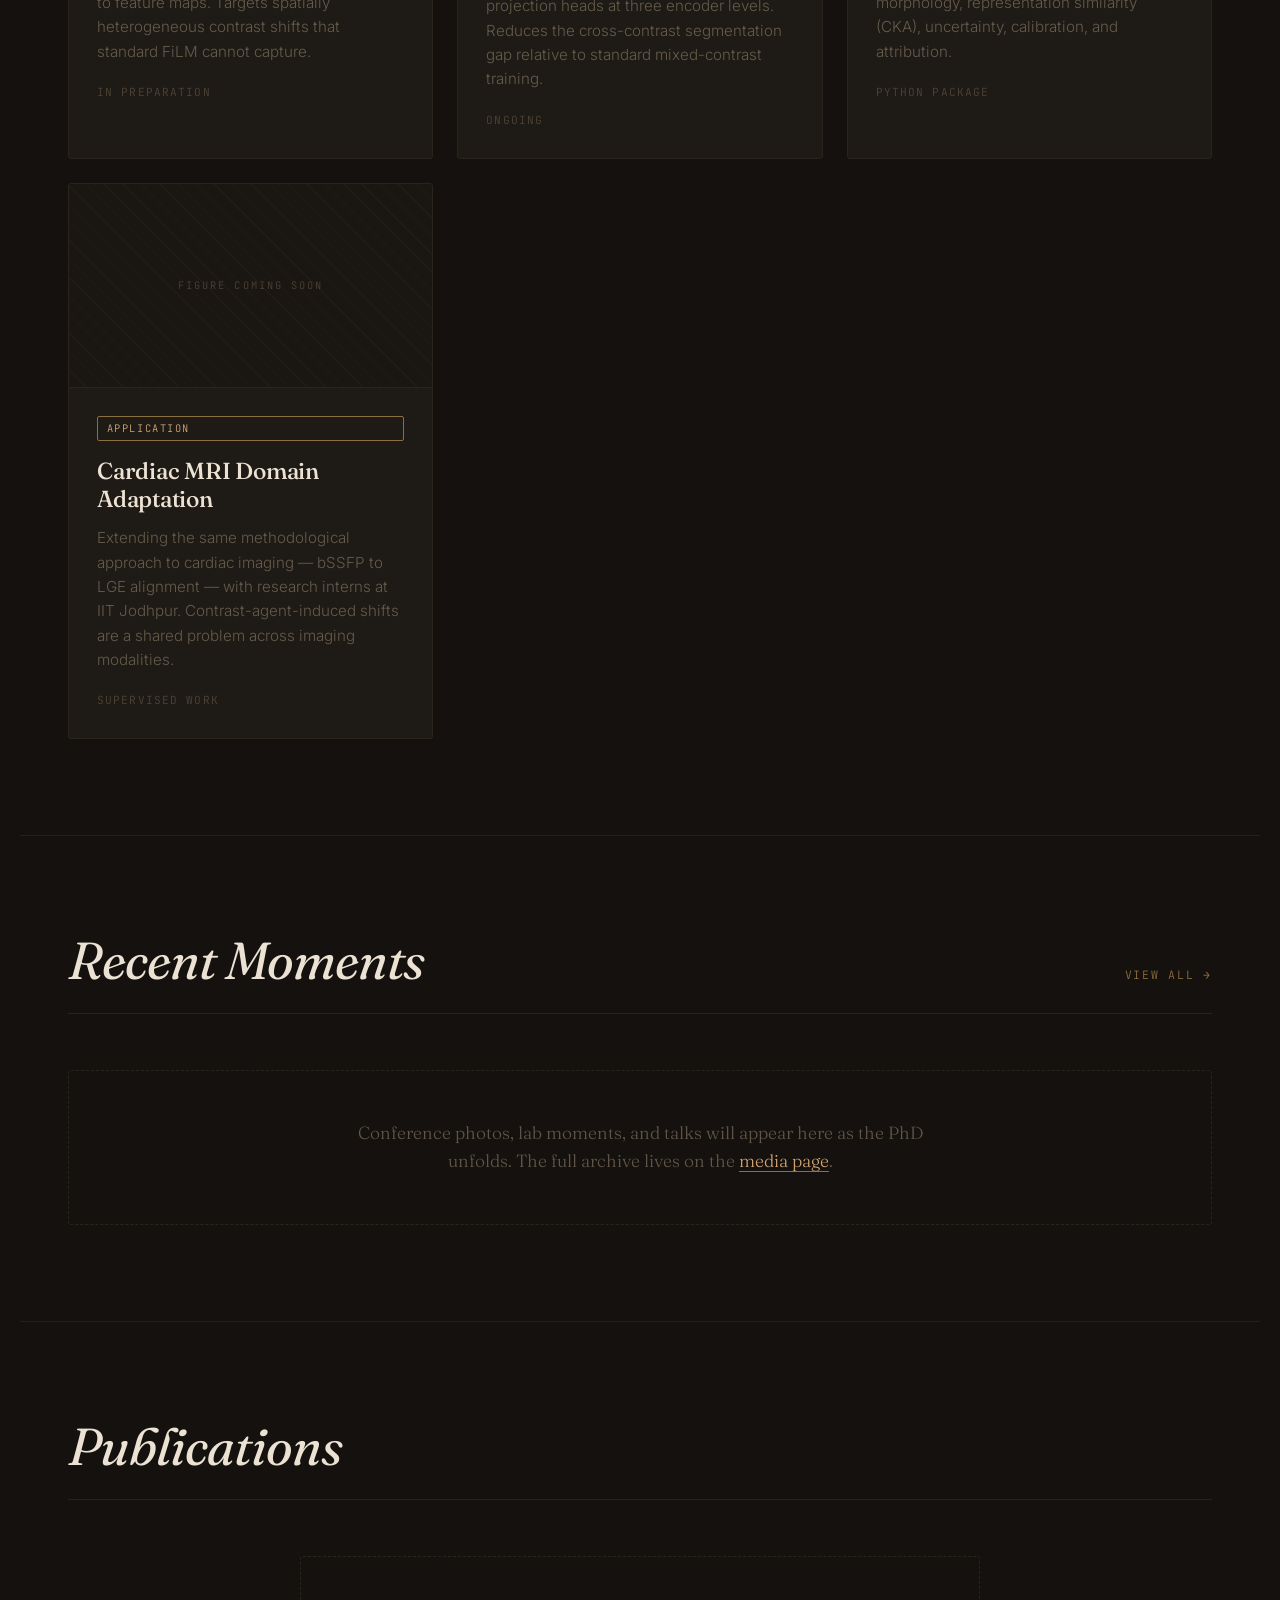
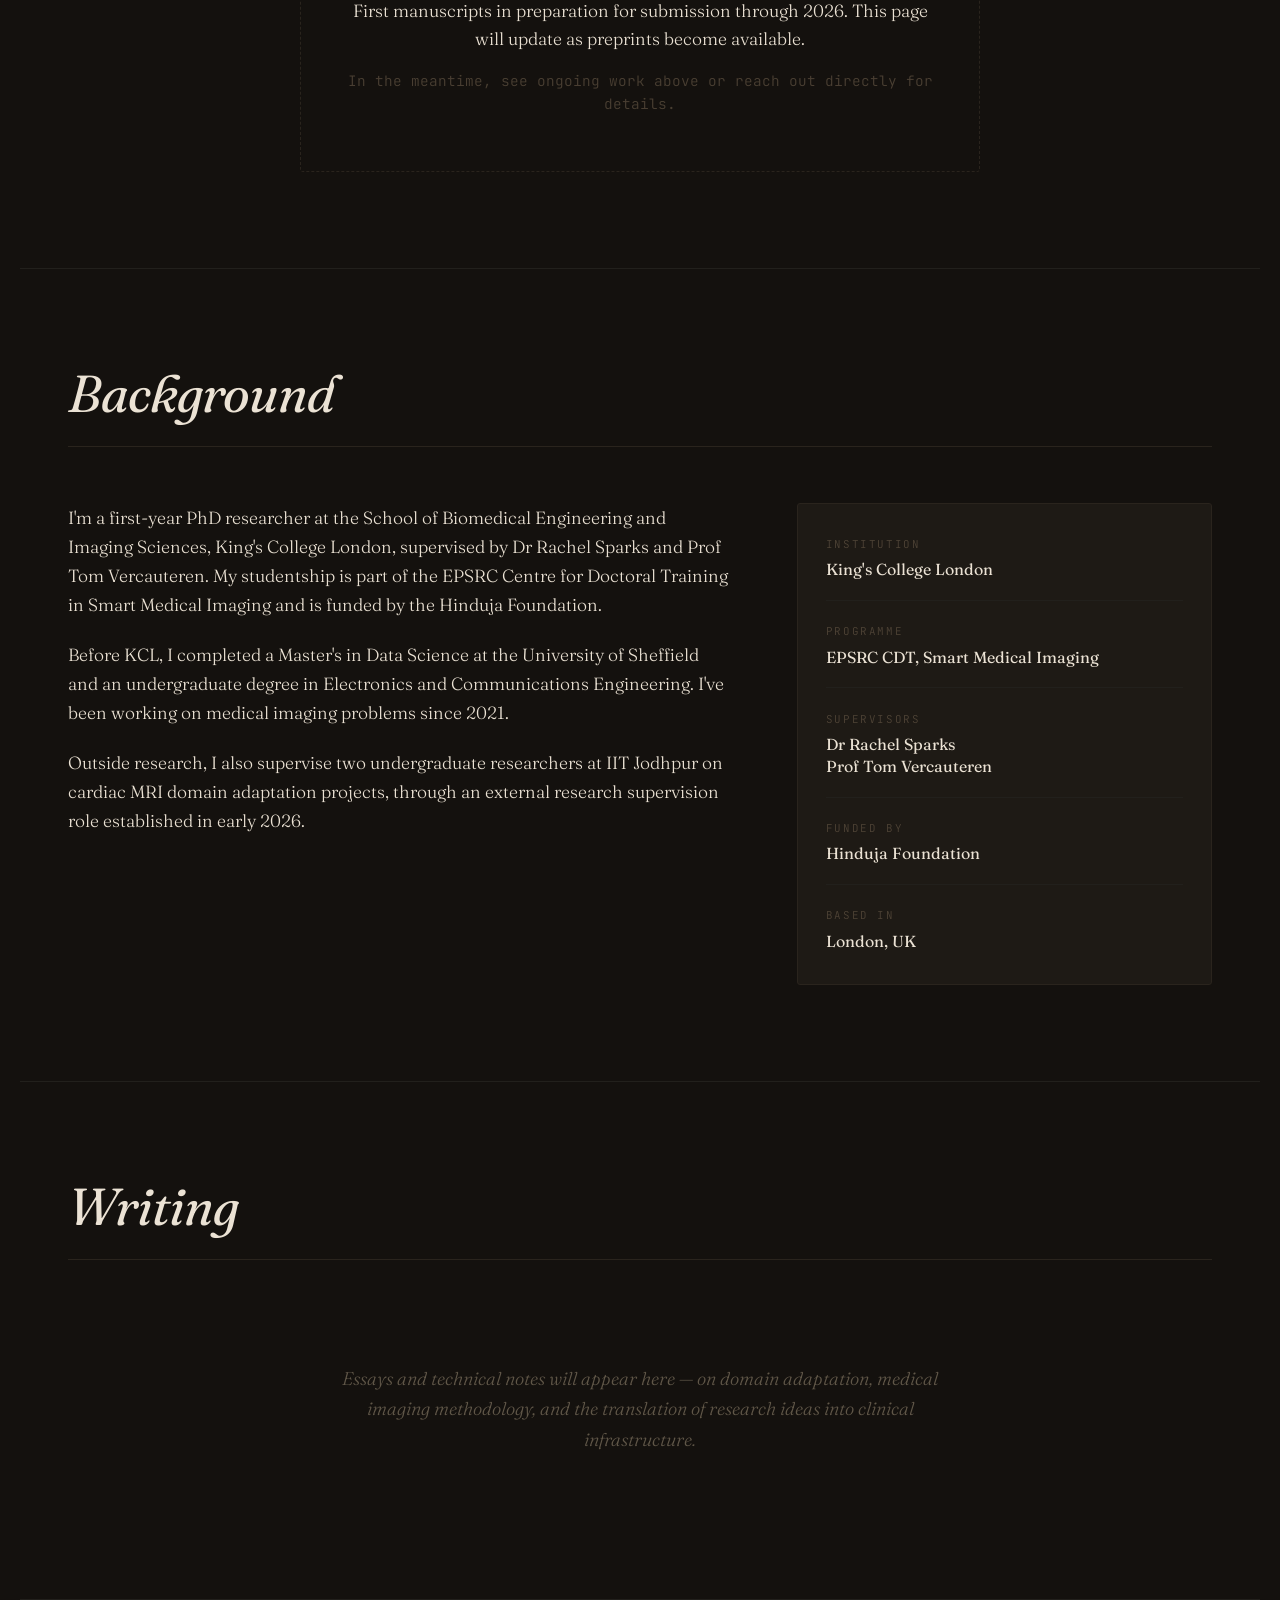
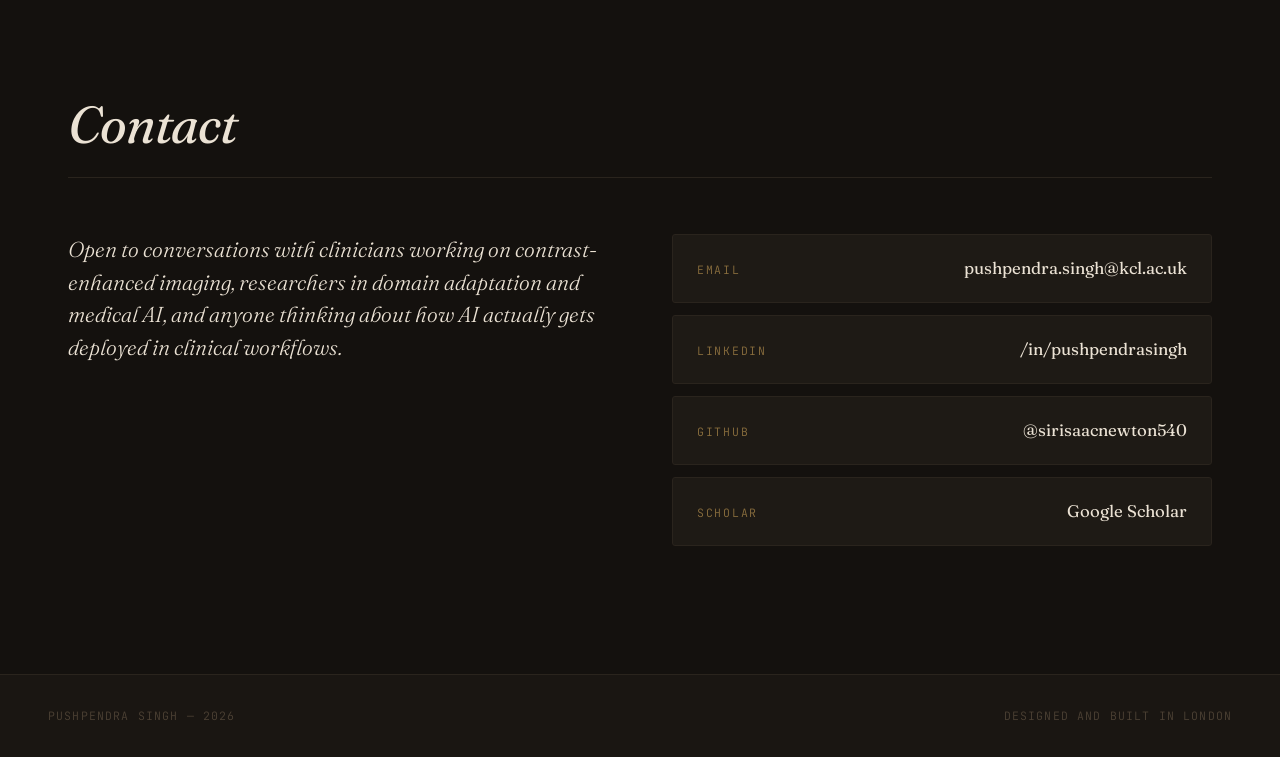
==== commit 221c547a: "Update index.html" ====
--- a/index.html
+++ b/index.html
@@ -41,6 +41,7 @@
     <div class="hero-meta">
       <div class="meta-affiliation">
         <img src="/mnt/user-data/outputs/website/images/projects/kcl.png" alt="King's College London" class="meta-logo">
+        style="width: 50%; height: auto;"
         <div class="meta-affiliation-text">
           <span class="meta-label">King's College London</span>
           <span class="meta-date">Biomedical Engineering</span>
@@ -70,7 +71,7 @@
 
     <!-- Hero visual -->
     <div class="hero-visual reveal" style="--d:.2s">
-      <img src="images/projects/brain3.gif" alt="Brain MRI parcellation visualisation">
+      <img src="/mnt/user-data/outputs/website/images/projects/brain3.gif" alt="Brain MRI parcellation visualisation">
     </div>
 
   </div>
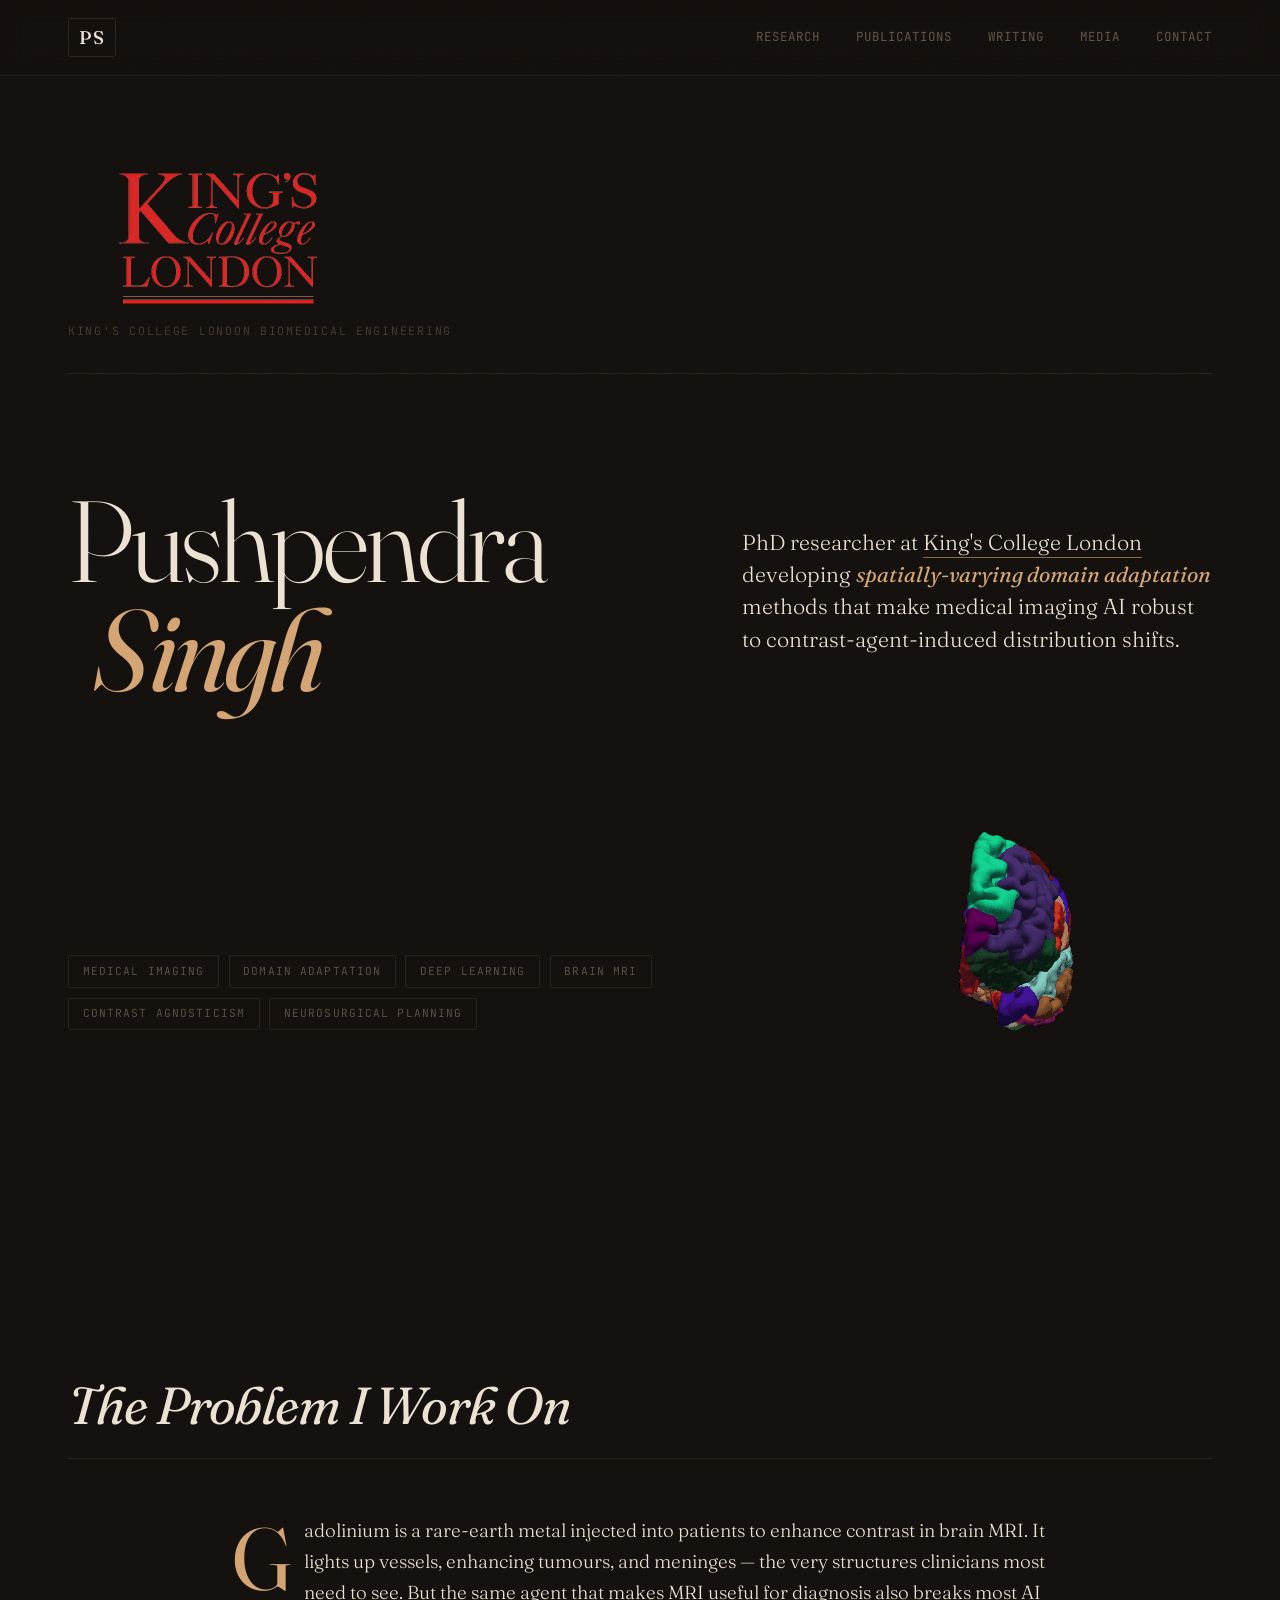
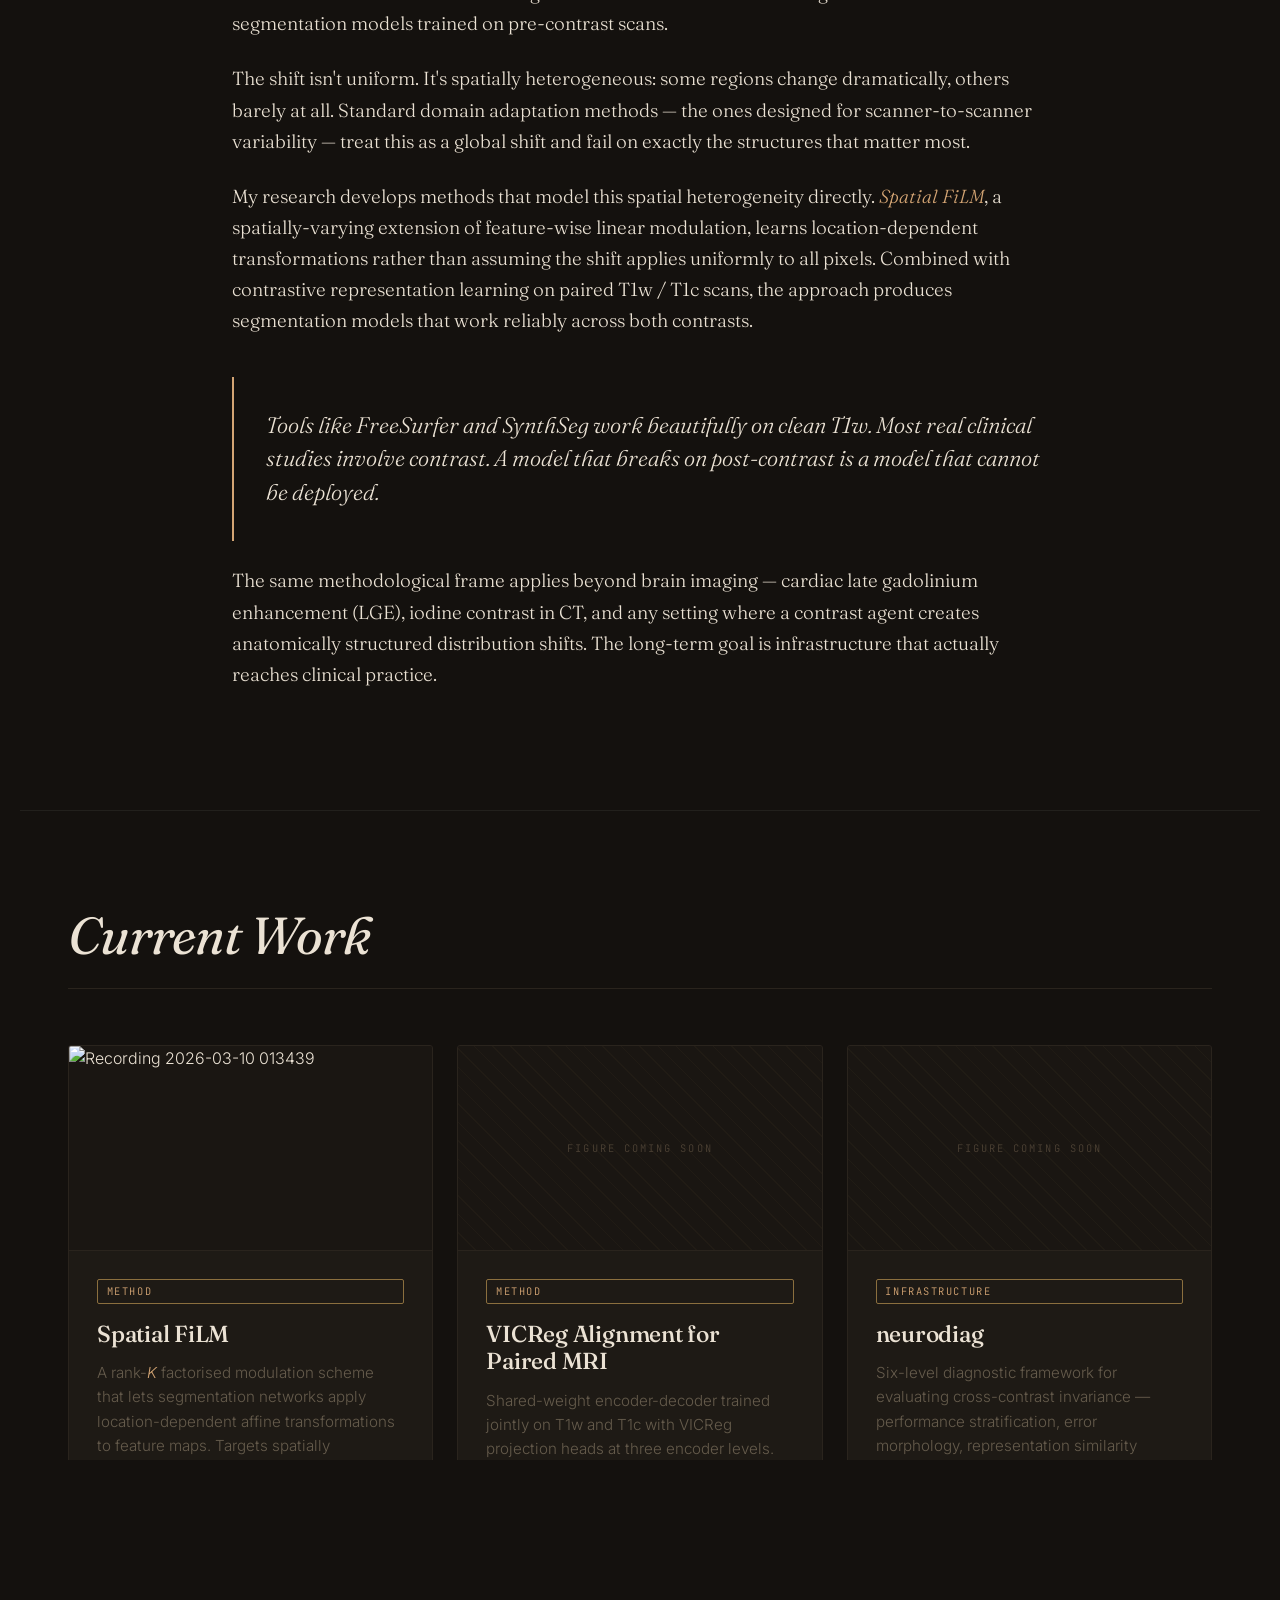
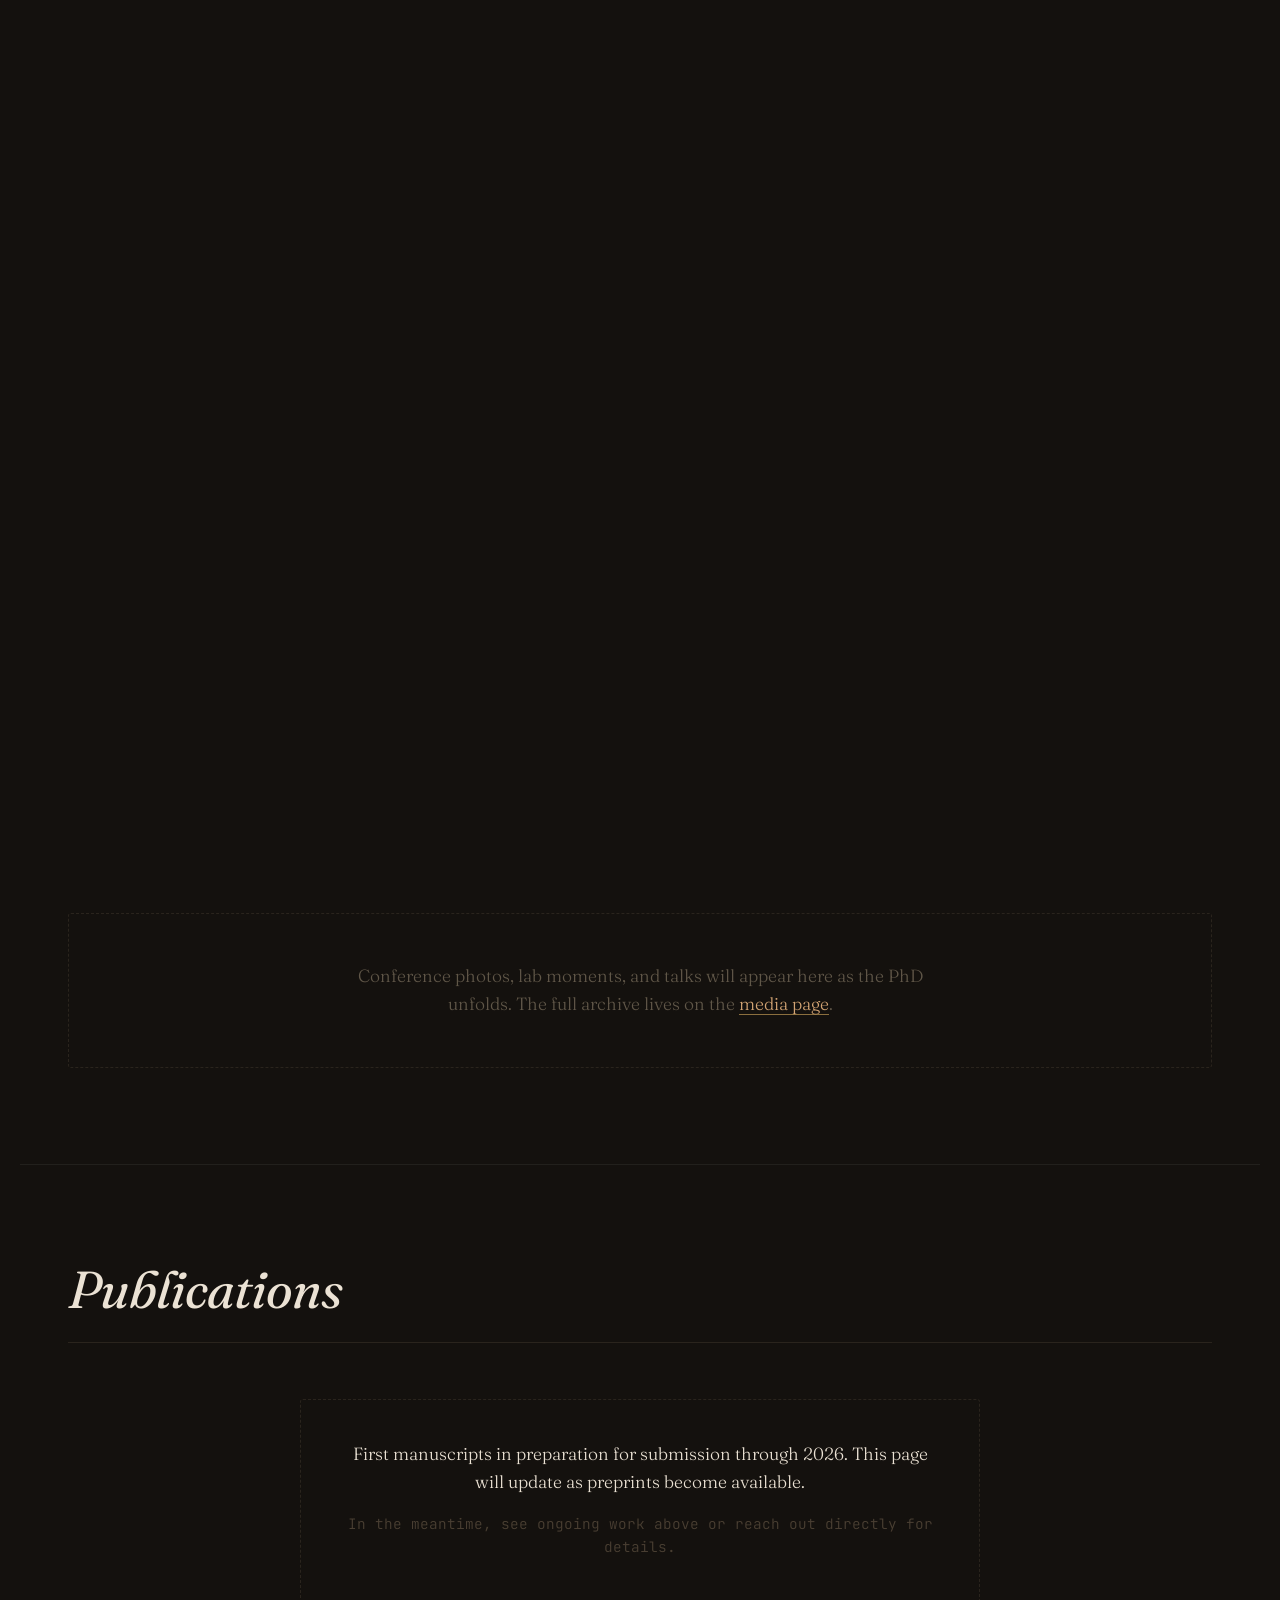
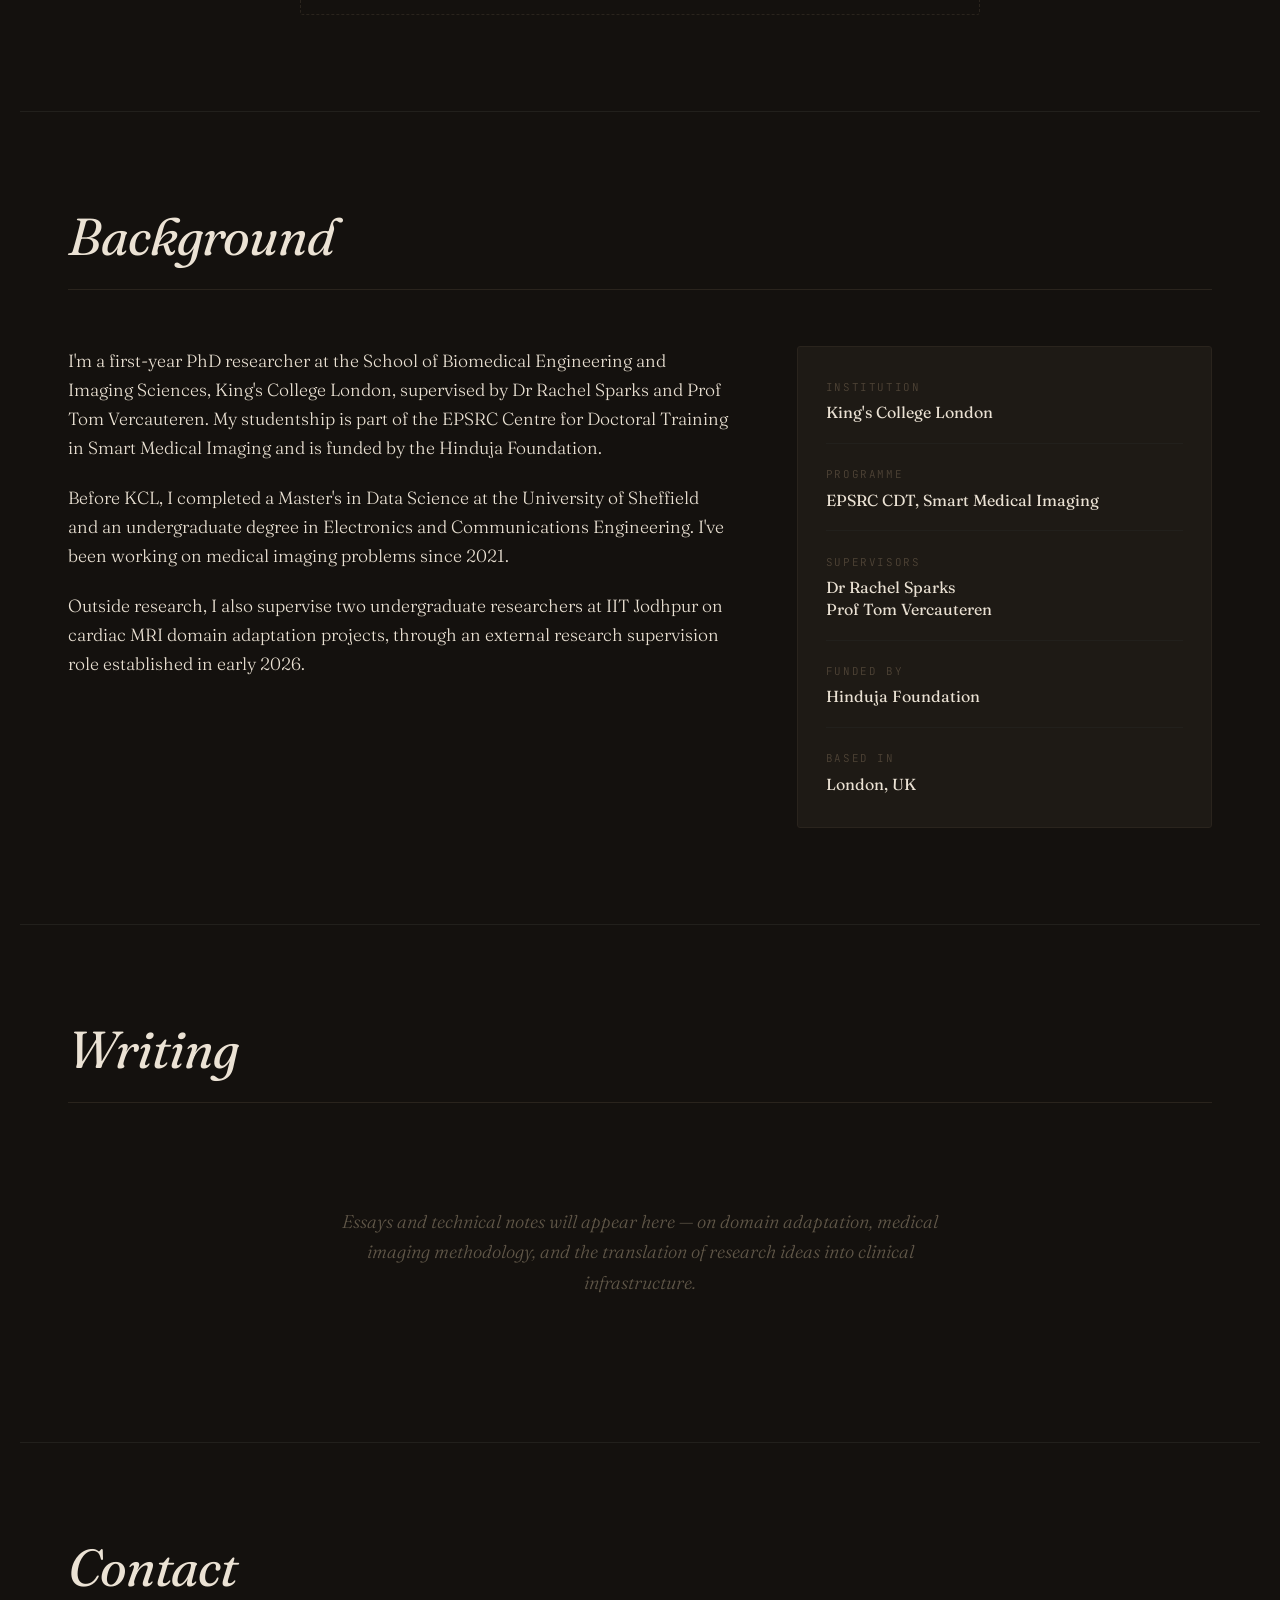
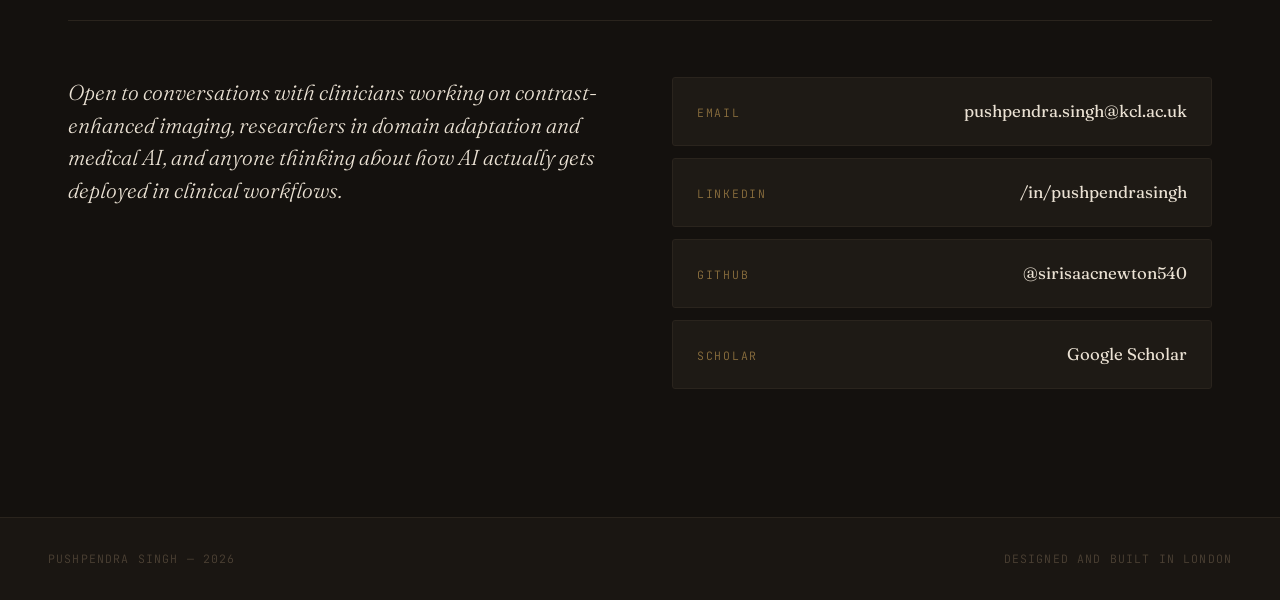
==== commit 7a1a77b5: "Update index.html" ====
--- a/index.html
+++ b/index.html
@@ -40,8 +40,7 @@
 
     <div class="hero-meta">
       <div class="meta-affiliation">
-        <img src="/mnt/user-data/outputs/website/images/projects/kcl.png" alt="King's College London" class="meta-logo">
-        style="width: 50%; height: auto;"
+        <img src="/mnt/user-data/outputs/website/images/projects/kcl.png" alt="King's College London" class="meta-logo" style="width: 50%; height: auto;">
         <div class="meta-affiliation-text">
           <span class="meta-label">King's College London</span>
           <span class="meta-date">Biomedical Engineering</span>
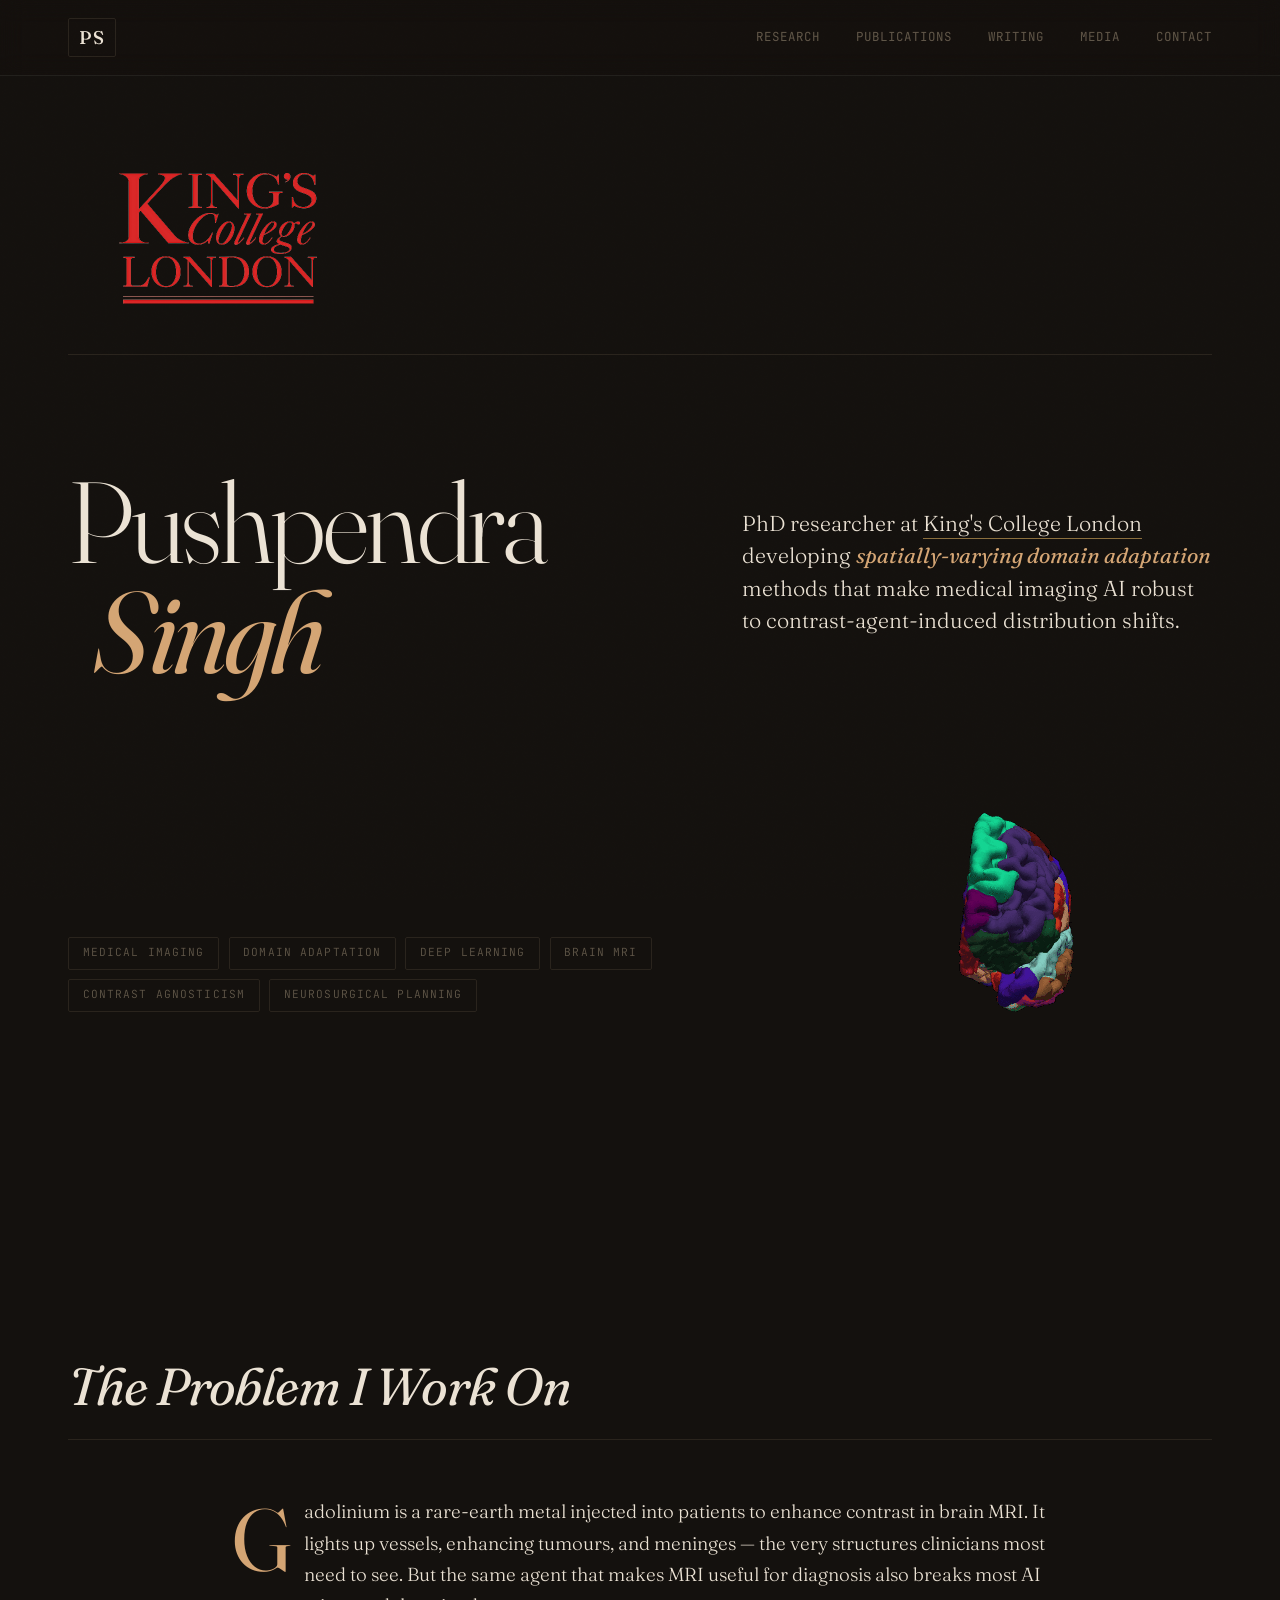
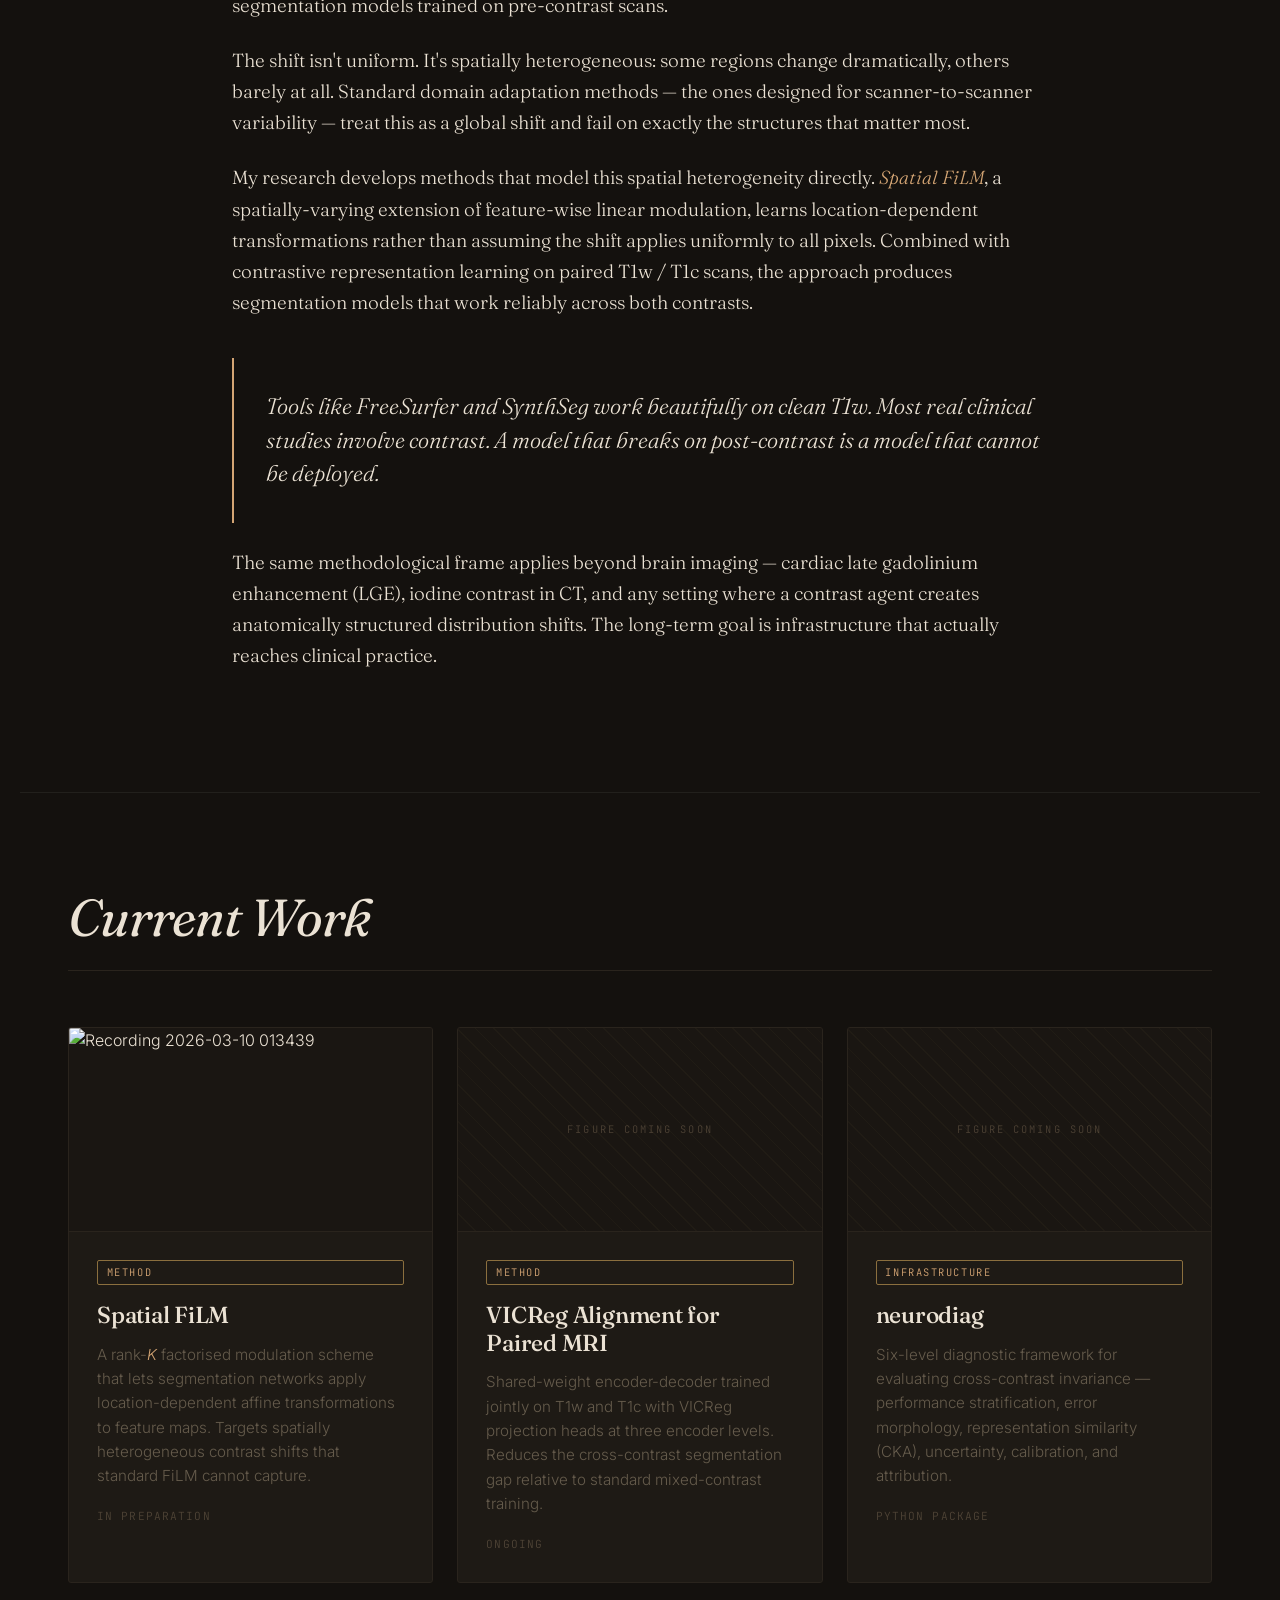
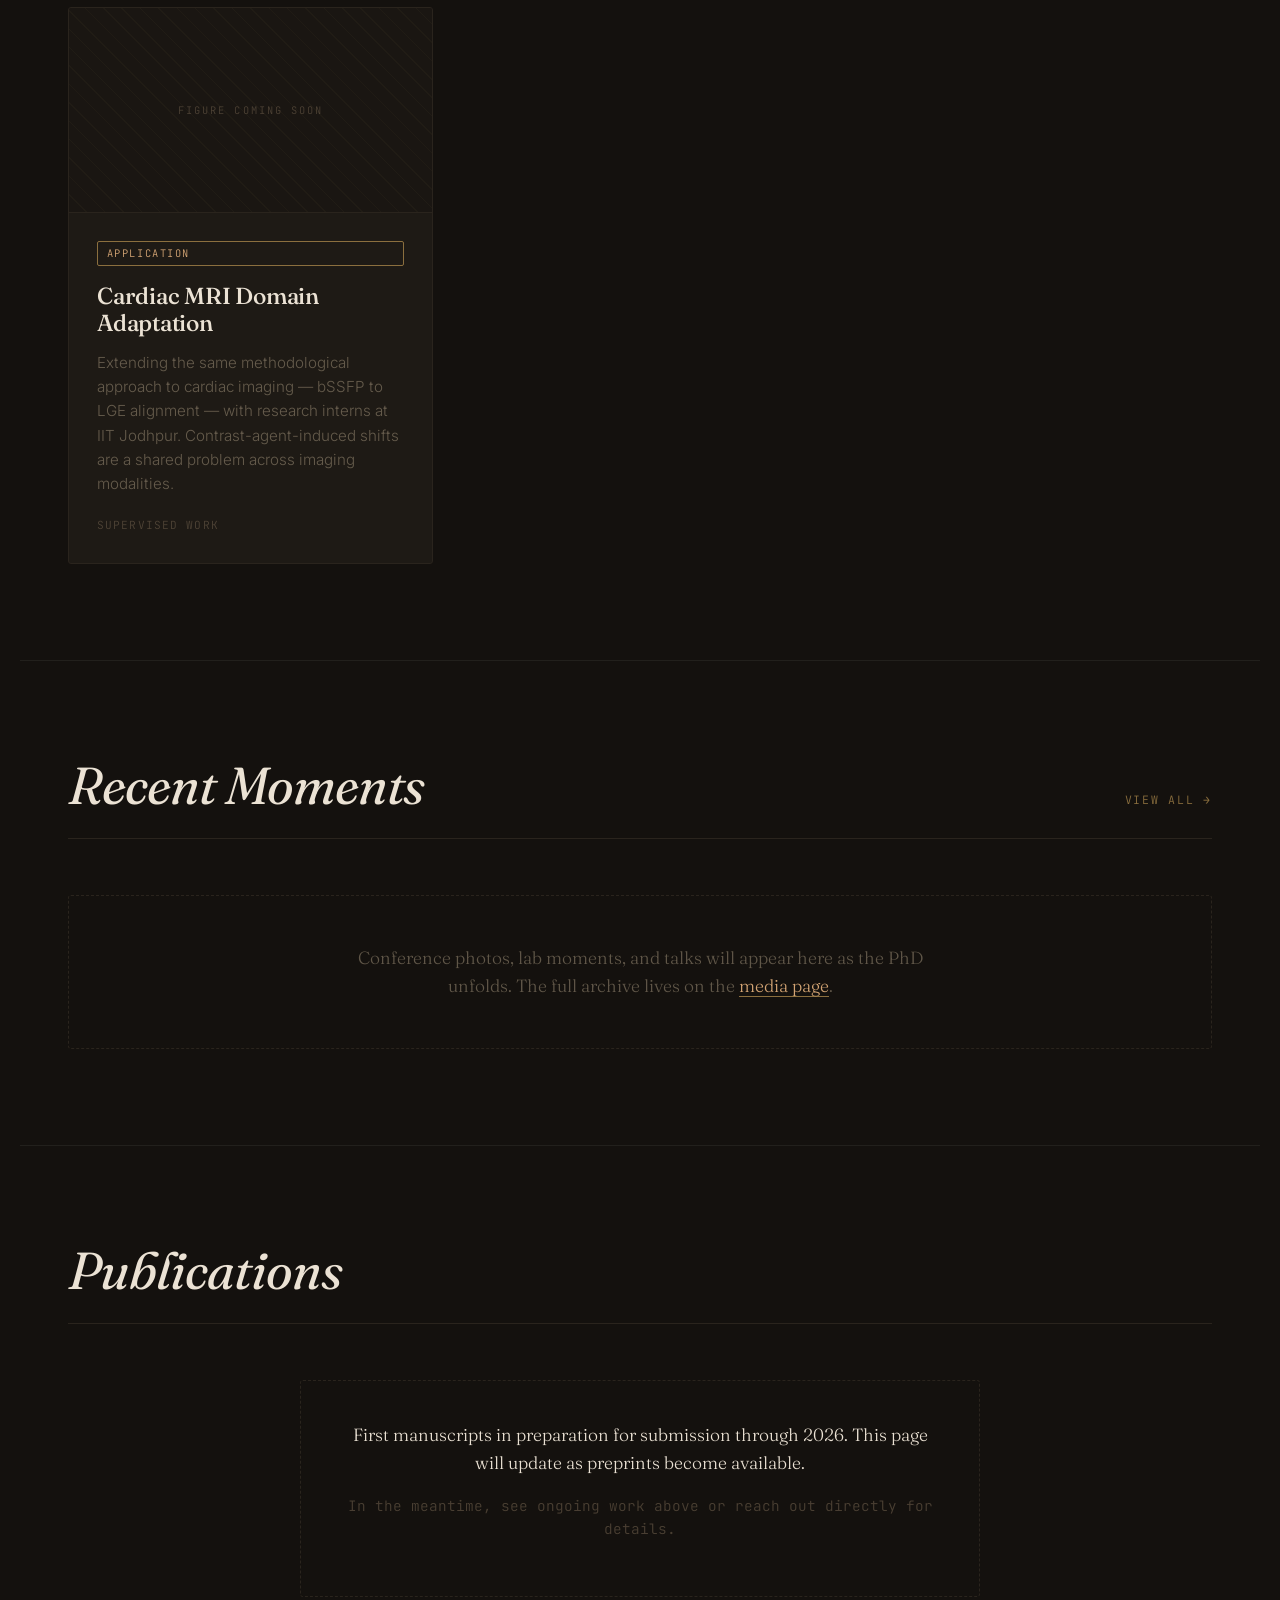
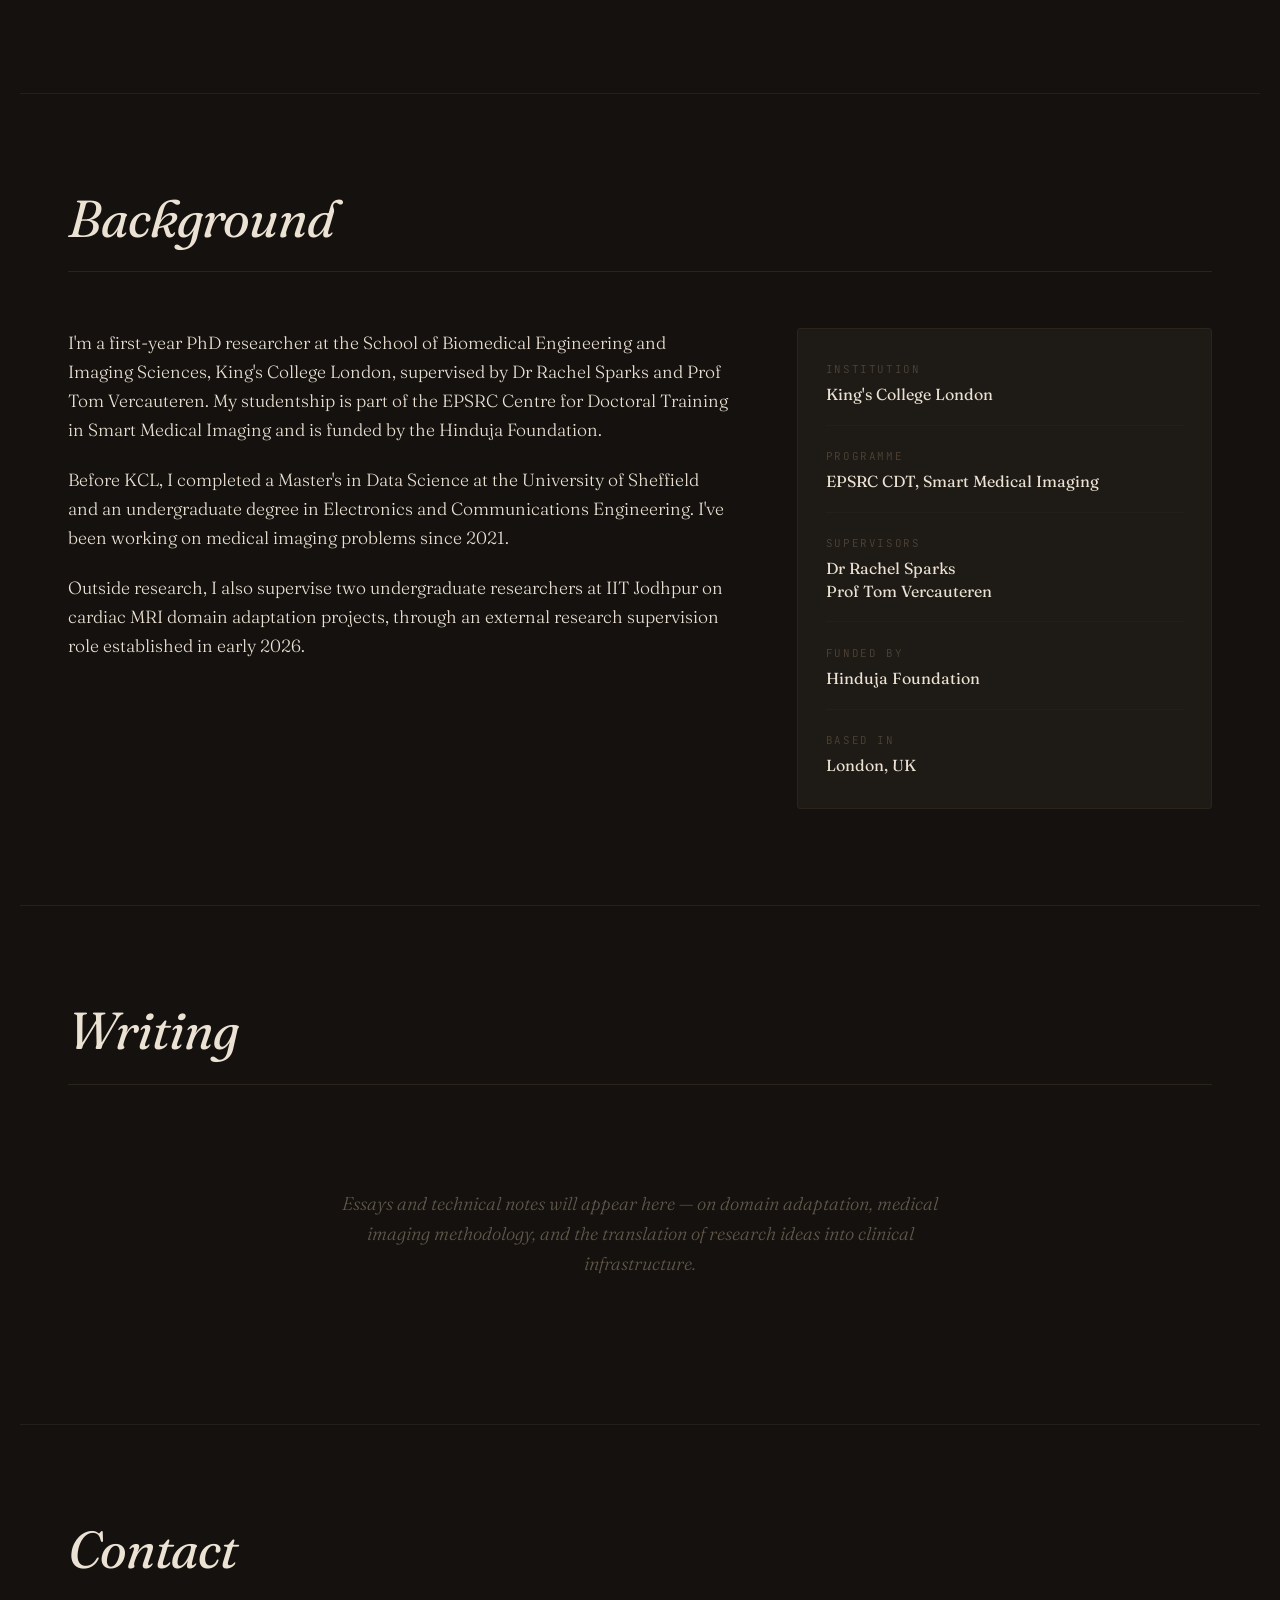
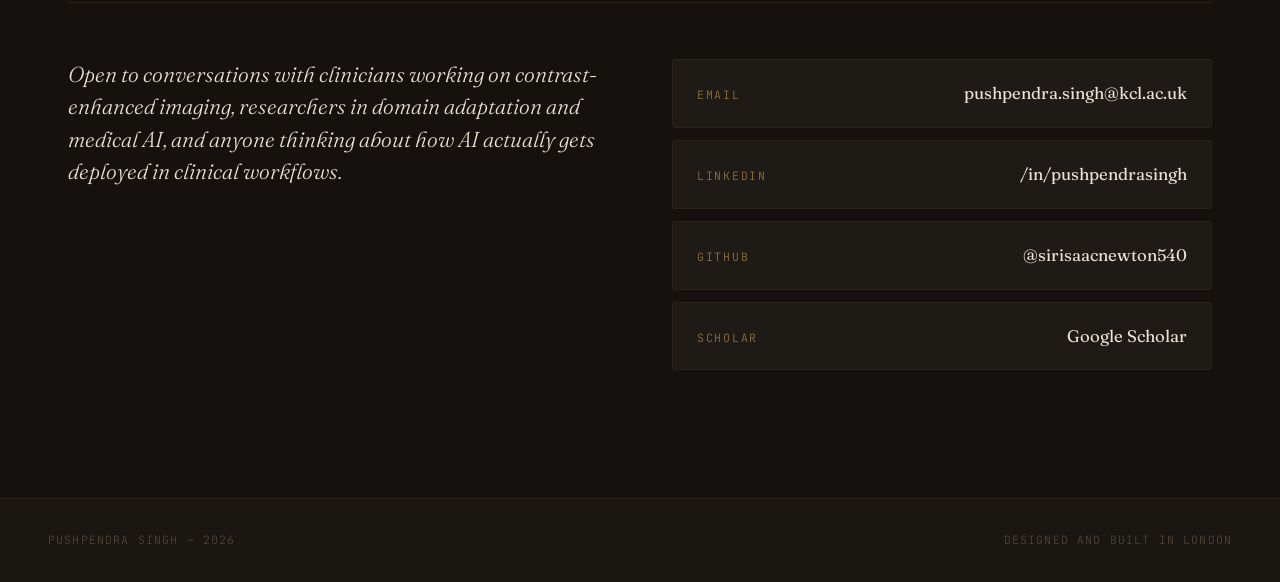
==== commit 755d3e66: "Update index.html" ====
--- a/index.html
+++ b/index.html
@@ -42,8 +42,8 @@
       <div class="meta-affiliation">
         <img src="/mnt/user-data/outputs/website/images/projects/kcl.png" alt="King's College London" class="meta-logo" style="width: 50%; height: auto;">
         <div class="meta-affiliation-text">
-          <span class="meta-label">King's College London</span>
-          <span class="meta-date">Biomedical Engineering</span>
+          <!--<span class="meta-label">King's College London</span>
+          <span class="meta-date">Biomedical Engineering</span>-->
         </div>
       </div>
     </div>
